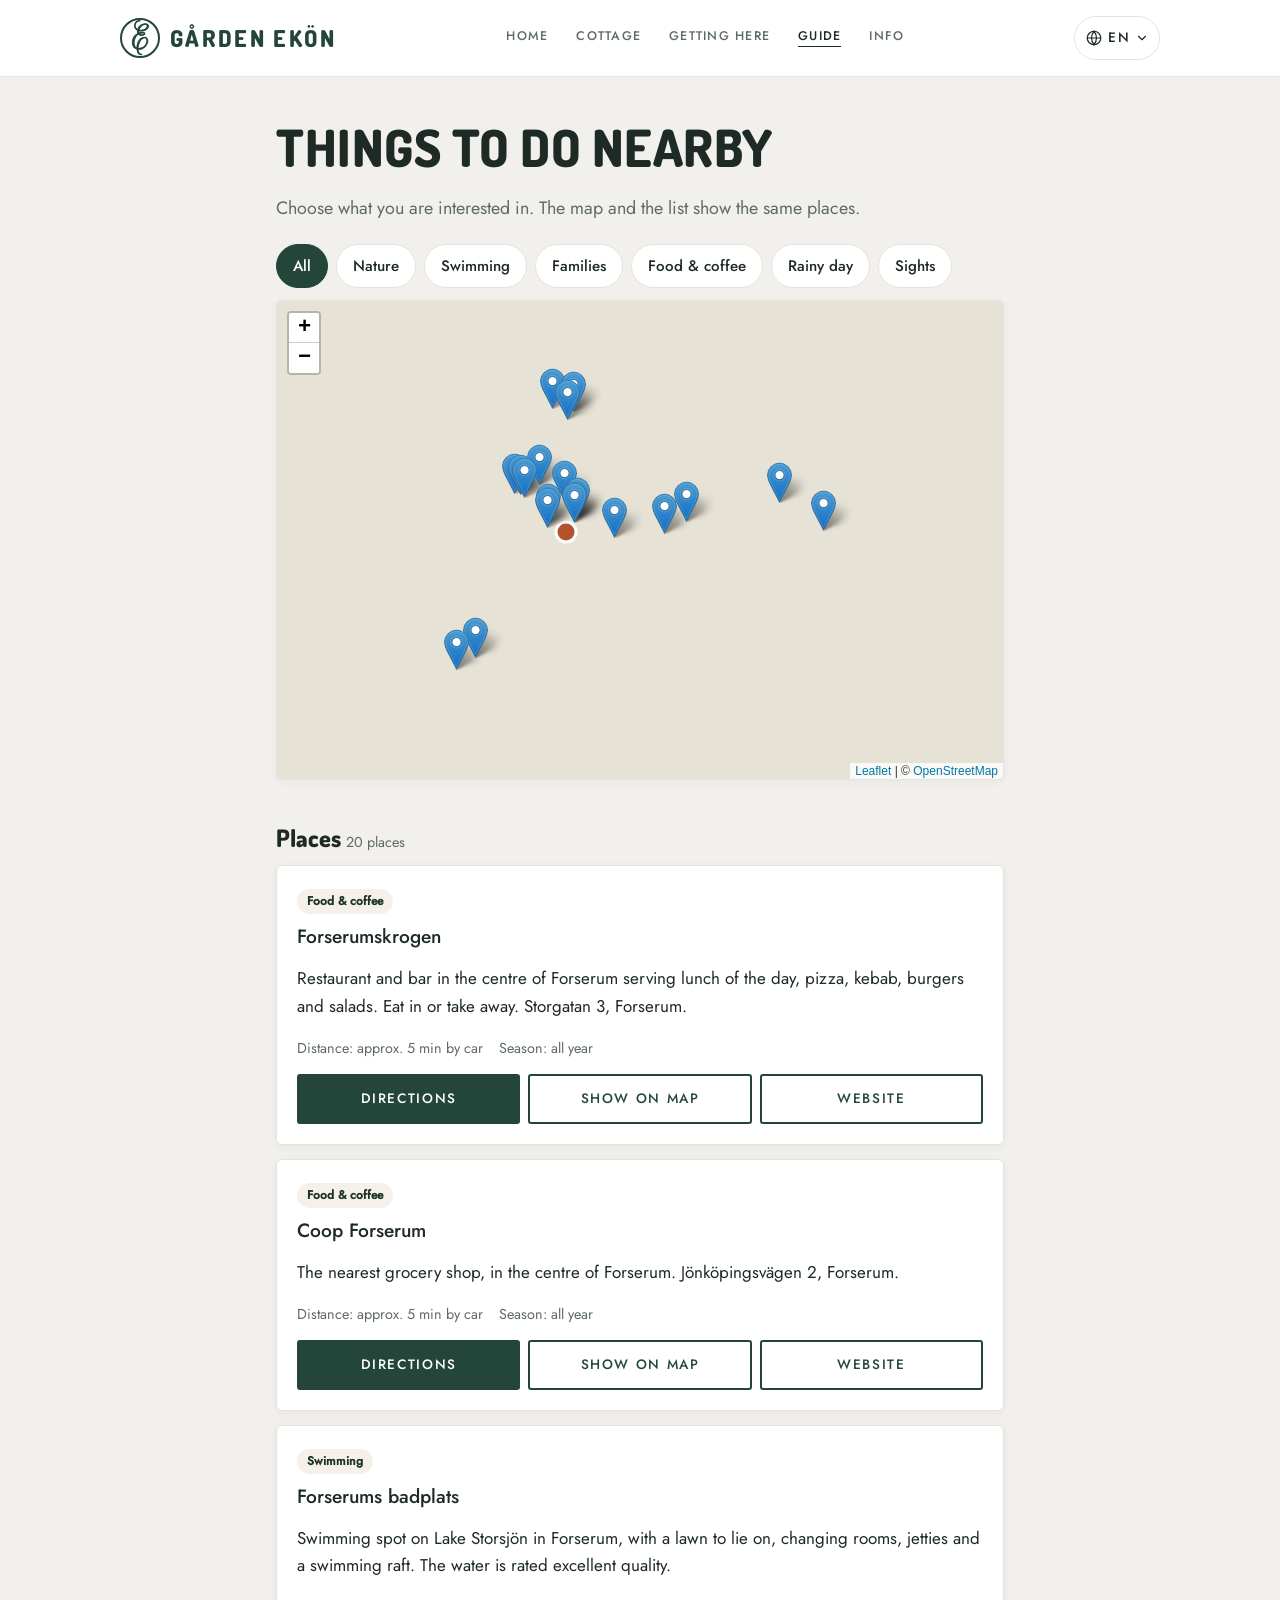
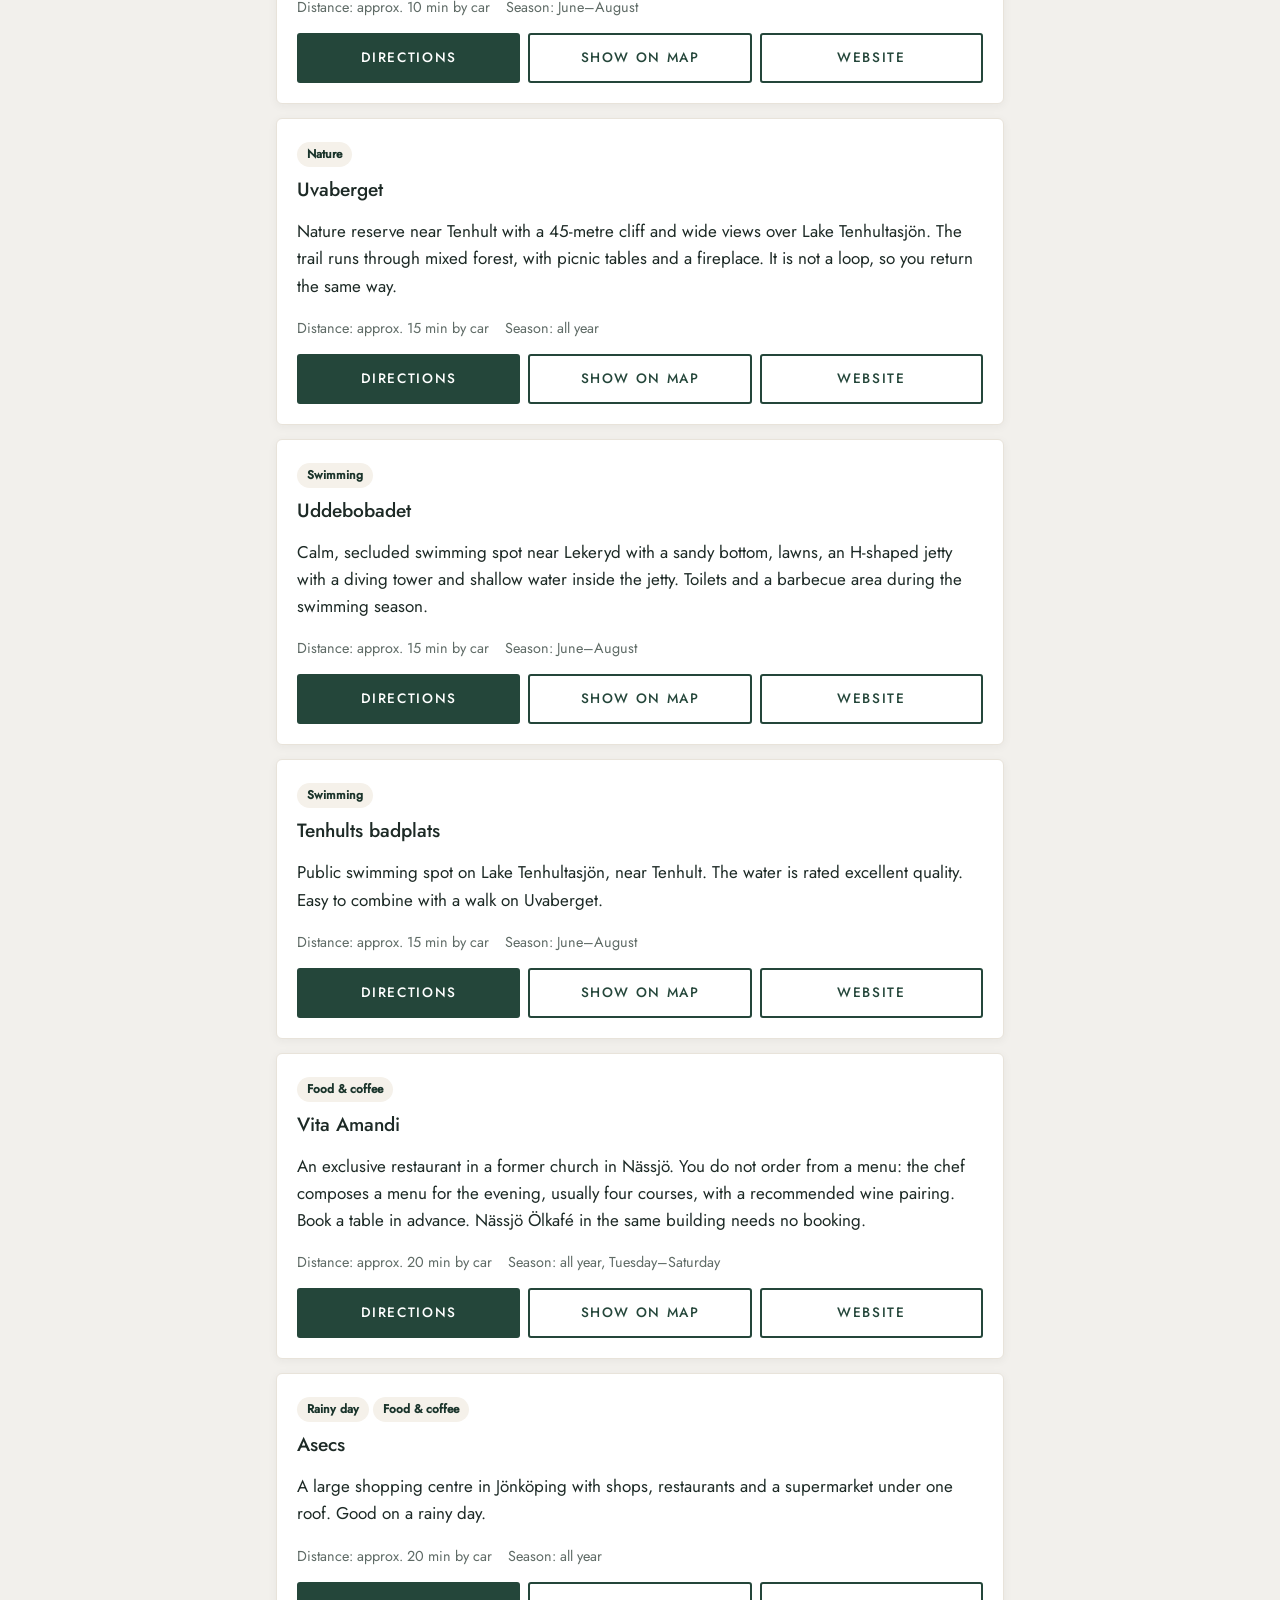
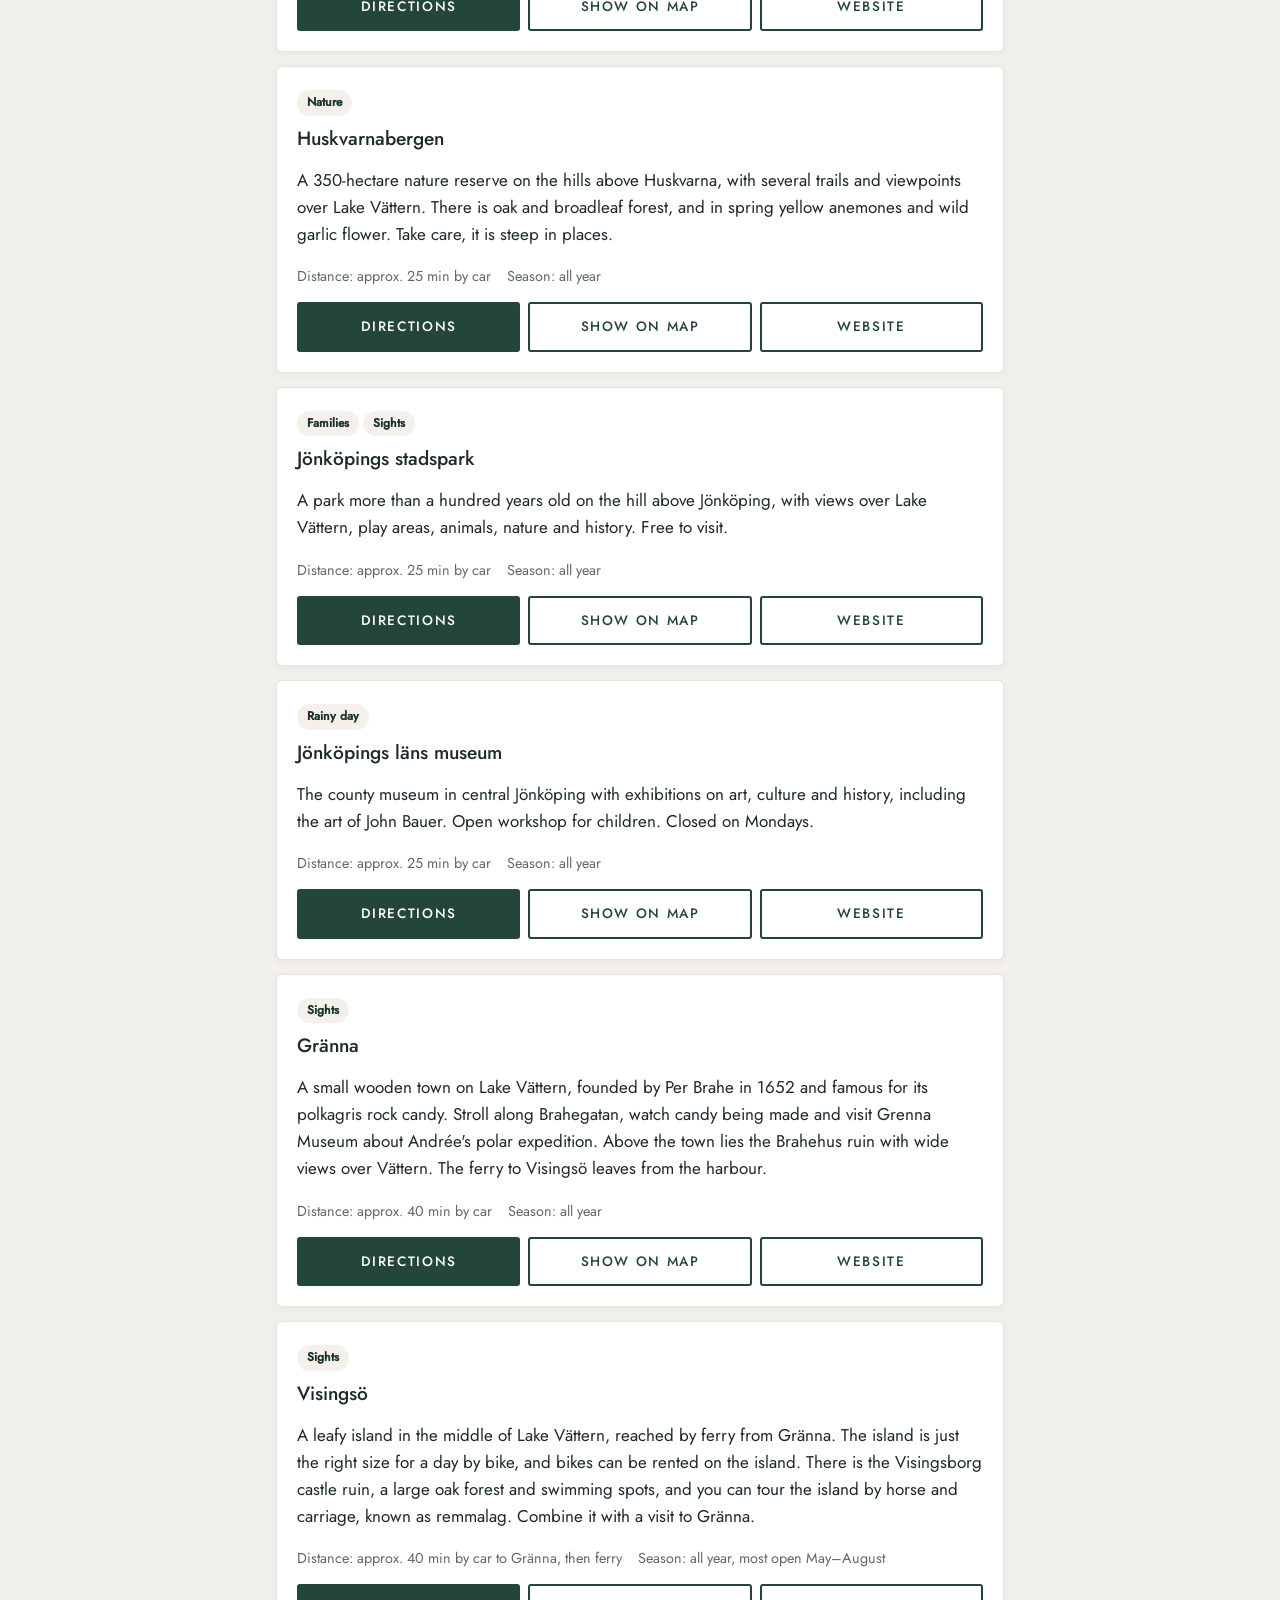
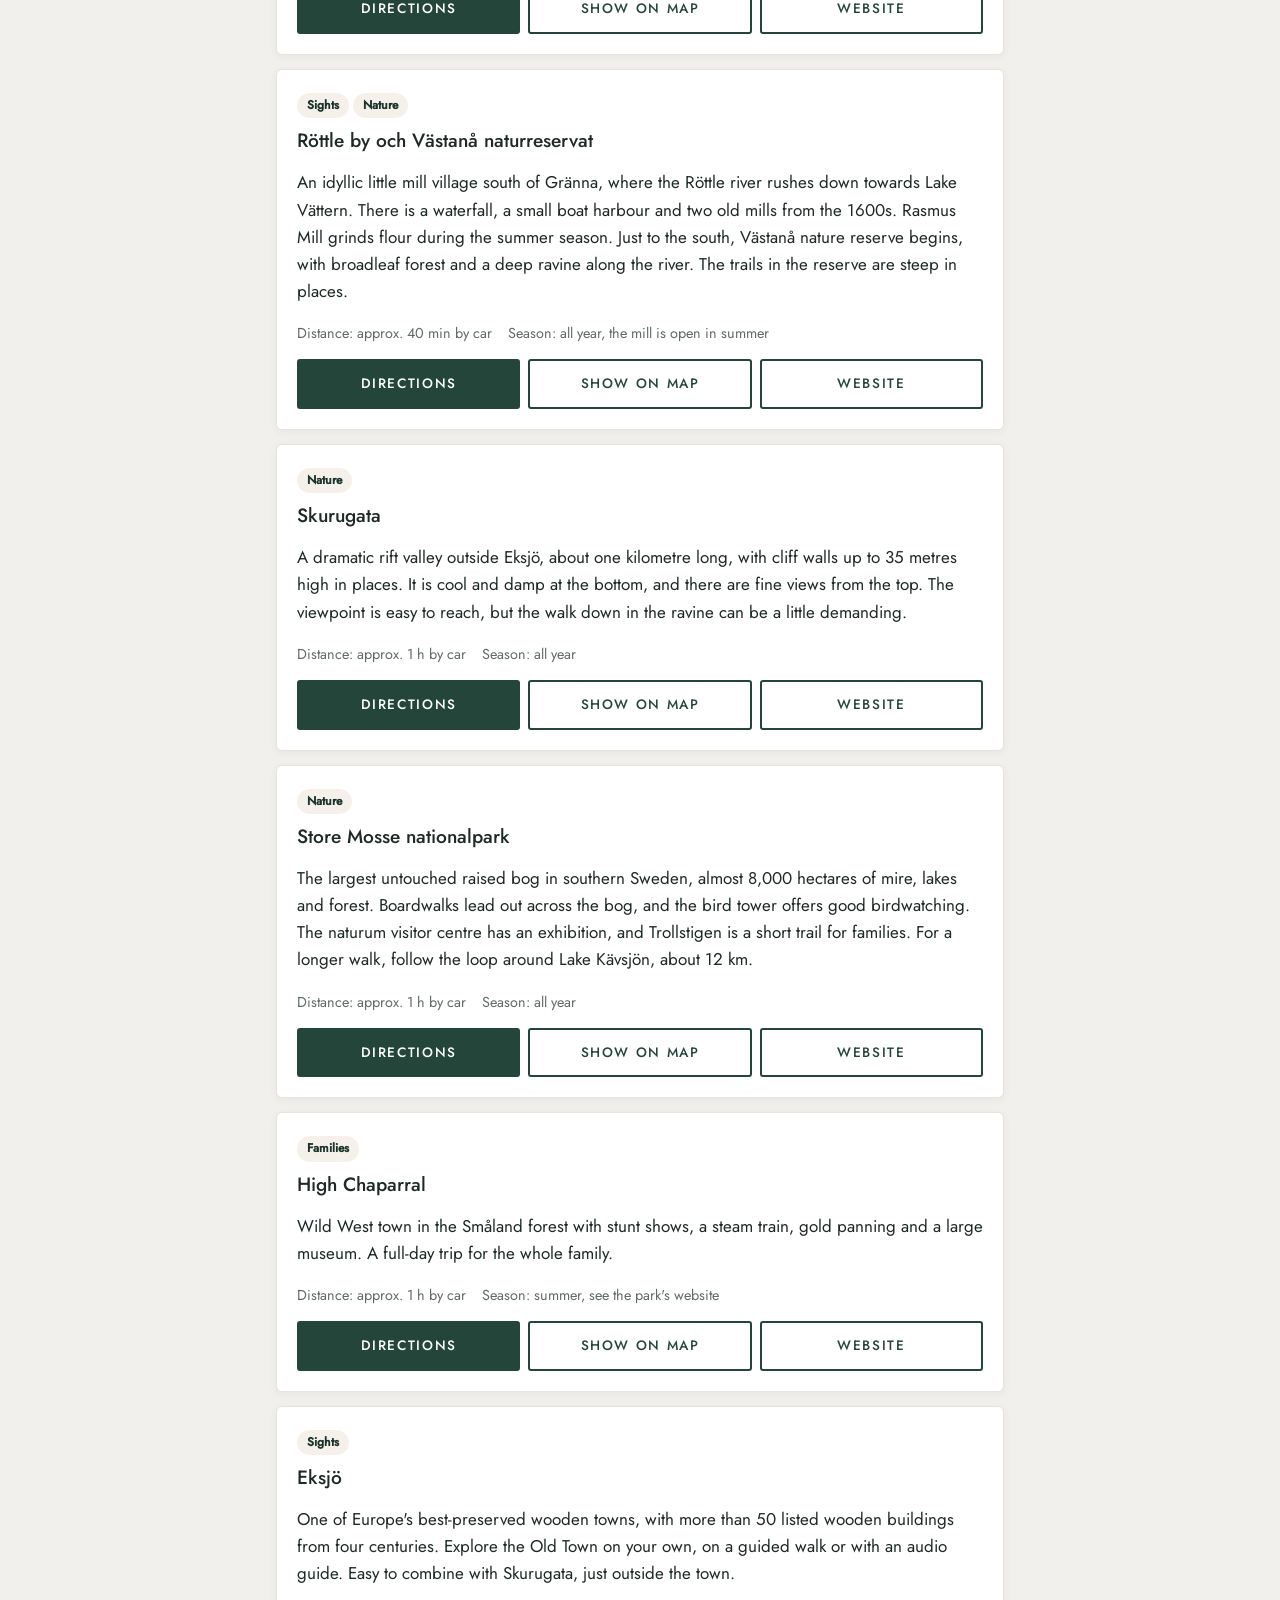
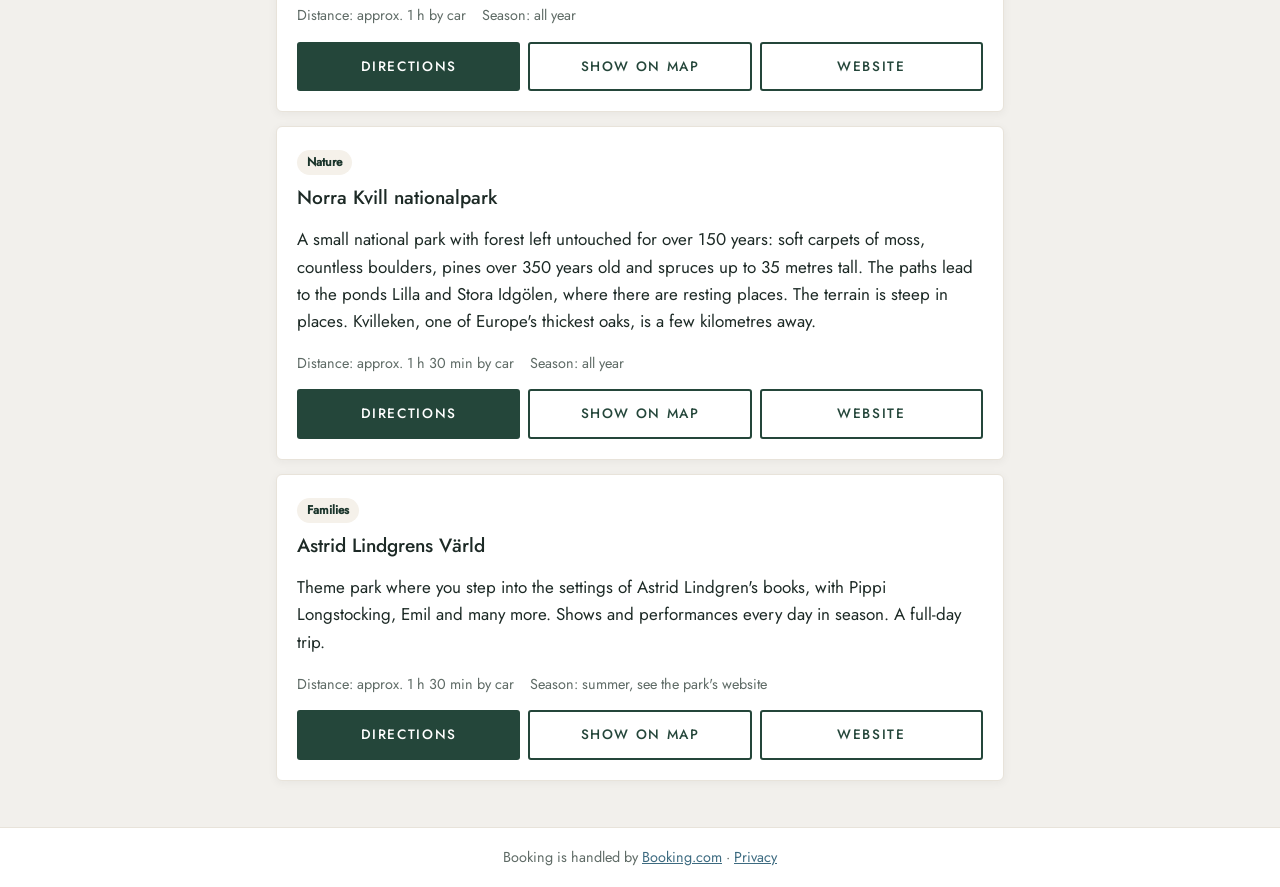
==== guide.html @ 3888df62 "Språkmeny med fem språk i stället för tre knappar Holländska och danska gäster får sitt språk automa" ====
<!doctype html>
<html lang="sv">
<head>
  <meta charset="utf-8">
  <meta name="viewport" content="width=device-width, initial-scale=1">
  <title data-t="guide.titel">Guide – Gården Ekön</title>
  <meta name="theme-color" content="#ffffff" media="(prefers-color-scheme: light)">
  <meta name="theme-color" content="#1b211e" media="(prefers-color-scheme: dark)">
  <link rel="preload" href="fonts/dosis/dosis-latin-800-normal.woff2" as="font" type="font/woff2" crossorigin>
  <link rel="preload" href="fonts/jost/jost-latin-400-normal.woff2" as="font" type="font/woff2" crossorigin>
  <link rel="stylesheet" href="css/style.css">
  <link rel="stylesheet" href="vendor/leaflet/leaflet.css">
  <script src="js/texter.js" defer></script>
  <script src="js/sprak.js" defer></script>
  <script src="vendor/leaflet/leaflet.js" defer></script>
  <script src="js/guide.js" defer></script>
  <script src="js/offline.js" defer></script>
</head>
<body>
  <header class="sidhuvud">
    <a class="logga" href="index.html"><span class="monogram" aria-hidden="true">E</span><span class="ordmarke"><span data-t="sajt.namn">Gården Ekön</span></span></a>
    <nav class="huvudmeny" data-t-aria="meny.namn" aria-label="Meny">
      <ul>
        <li><a href="index.html"><svg class="ikon" viewBox="0 0 24 24" aria-hidden="true"><path d="M3 11l9-7 9 7"/><path d="M5 9.5V20h14V9.5"/><path d="M10 20v-6h4v6"/></svg><span data-t="meny.hem">Hem</span></a></li>
        <li><a href="stugan.html"><svg class="ikon" viewBox="0 0 24 24" aria-hidden="true"><path d="M2 19V6"/><path d="M2 15h20v4"/><path d="M22 19v-5a3 3 0 0 0-3-3h-8v4"/><circle cx="6.5" cy="11.5" r="1.8"/></svg><span data-t="meny.stugan">Stugan</span></a></li>
        <li><a href="hitta-hit.html"><svg class="ikon" viewBox="0 0 24 24" aria-hidden="true"><path d="M12 21s-7-6.2-7-11.5a7 7 0 0 1 14 0C19 14.8 12 21 12 21z"/><circle cx="12" cy="9.5" r="2.5"/></svg><span data-t="meny.hitta">Hitta hit</span></a></li>
        <li><a href="guide.html" aria-current="page"><svg class="ikon" viewBox="0 0 24 24" aria-hidden="true"><path d="M9 4 3 6v14l6-2 6 2 6-2V4l-6 2-6-2z"/><path d="M9 4v14"/><path d="M15 6v14"/></svg><span data-t="meny.guide">Guide</span></a></li>
        <li><a href="info.html"><svg class="ikon" viewBox="0 0 24 24" aria-hidden="true"><circle cx="12" cy="12" r="9"/><path d="M12 11v5"/><path d="M12 8h.01"/></svg><span data-t="meny.info">Info</span></a></li>
      </ul>
    </nav>
    <div class="sprakmeny">
      <button type="button" class="sprakknapp" aria-expanded="false" aria-controls="sprakpanel" data-t-aria="sprak.val" aria-label="Välj språk">
        <svg class="ikon" viewBox="0 0 24 24" aria-hidden="true"><circle cx="12" cy="12" r="9"/><path d="M3 12h18"/><path d="M12 3a14 14 0 0 1 0 18"/><path d="M12 3a14 14 0 0 0 0 18"/></svg>
        <span class="sprakkod">SV</span>
        <svg class="ikon pil" viewBox="0 0 24 24" aria-hidden="true"><path d="M6 9l6 6 6-6"/></svg>
      </button>
      <ul class="sprakpanel" id="sprakpanel" hidden>
        <li><button type="button" data-sprak="sv" lang="sv">Svenska<span class="kod" aria-hidden="true">SV</span></button></li>
        <li><button type="button" data-sprak="en" lang="en">English<span class="kod" aria-hidden="true">EN</span></button></li>
        <li><button type="button" data-sprak="de" lang="de">Deutsch<span class="kod" aria-hidden="true">DE</span></button></li>
        <li><button type="button" data-sprak="nl" lang="nl">Nederlands<span class="kod" aria-hidden="true">NL</span></button></li>
        <li><button type="button" data-sprak="da" lang="da">Dansk<span class="kod" aria-hidden="true">DA</span></button></li>
      </ul>
    </div>
  </header>

  <main>
    <h1 data-t="guide.rubrik">Tips i närheten</h1>
    <p class="ingress" data-t="guide.ingress">Välj vad du är intresserad av. Kartan och listan visar samma platser.</p>
    <p class="platshallare" id="exempelvarning" hidden data-t="guide.exempelvarning">Just nu visas bara påhittade exempelplatser för att testa kartan.</p>

    <div class="filter" id="filter" role="group" data-t-aria="guide.filter" aria-label="Filtrera efter intresse"></div>

    <div id="karta"></div>

    <h2><span data-t="guide.lista">Platser</span> <span class="liten-text" id="antal" aria-live="polite"></span></h2>
    <p class="meddelande" id="meddelande" data-t="guide.laddar">Laddar platser …</p>
    <ul class="platslista" id="platslista"></ul>
  </main>

  <footer class="sidfot">
    <p><span data-t="sidfot.boka">Bokning sker via</span> <a href="https://www.booking.com/hotel/se/ekon-2.sv.html" target="_blank" rel="noopener">Booking.com</a> · <a href="integritet.html" data-t="sidfot.integritet">Integritet</a></p>
  </footer>
</body>
</html>
---- css/style.css ----
/* Gården Ekön – gemensam stil. Mobilen först: grundstilen gäller små skärmar,
   @media-reglerna längst ner anpassar för större skärmar och mörkt läge. */

/* Typsnitt: Dosis för huvudrubriker (h1, h2) och logga, Rouge Script för E:et i loggan, Jost för brödtext.
   Alla har SIL Open Font License (se OFL.txt i varje mapp under fonts) och ligger på sajten själv,
   de hämtas inte från någon annan tjänst. */
@font-face { font-family: "Rouge Script"; src: url("../fonts/rouge-script/rouge-script-latin-400-normal.woff2") format("woff2"); font-weight: 400; font-style: normal; font-display: swap; }
@font-face { font-family: "Dosis"; src: url("../fonts/dosis/dosis-latin-800-normal.woff2") format("woff2"); font-weight: 800; font-style: normal; font-display: swap; }
@font-face { font-family: "Jost"; src: url("../fonts/jost/jost-latin-300-normal.woff2") format("woff2"); font-weight: 300; font-style: normal; font-display: swap; }
@font-face { font-family: "Jost"; src: url("../fonts/jost/jost-latin-400-normal.woff2") format("woff2"); font-weight: 400; font-style: normal; font-display: swap; }
@font-face { font-family: "Jost"; src: url("../fonts/jost/jost-latin-500-normal.woff2") format("woff2"); font-weight: 500; font-style: normal; font-display: swap; }

:root {
  /* Sidans bakgrund är svagt grå i ljust läge, så att vita ytor som sidhuvudet,
     korten och frågorna syns som egna rutor. */
  --bakgrund: #f2f0ec;
  --yta: #ffffff;
  --yta-tonad: #f5f1ea;
  --text: #1d2a26;
  --text-svag: #5f6b66;
  --skog: #24463a;
  --skog-mork: #1a342b;
  --sjo: #3d6b80;
  --boka: #b4532a;
  --boka-mork: #93401e;
  --kant: #e8e3da;
  --platshallare: #fff3cf;
  --platshallare-kant: #c9a43a;
  --platshallare-text: #5c4708;
  --radie: 6px;
  --radie-liten: 4px;
  --skugga: 0 2px 10px rgba(31, 38, 34, 0.05);
  --huvud-hojd: 60px;
  --nav-hojd: 68px;
  --text-font: "Jost", system-ui, -apple-system, "Segoe UI", Roboto, Helvetica, Arial, sans-serif;
  --rubrik-font: "Dosis", "Jost", system-ui, sans-serif;
  color-scheme: light dark;
}

/* Mörkt läge följer mobilens inställning automatiskt */
@media (prefers-color-scheme: dark) {
  :root {
    --bakgrund: #121614;
    --yta: #1b211e;
    --yta-tonad: #232a26;
    --text: #e6ebe8;
    --text-svag: #a2aca6;
    --skog: #7fbf9c;
    --skog-mork: #a8d8bd;
    --sjo: #8cc0d6;
    --boka: #c9602f;
    --boka-mork: #b4532a;
    --kant: #2c3430;
    --platshallare: #3a3219;
    --platshallare-kant: #9b8230;
    --platshallare-text: #f2dfa6;
    --skugga: 0 4px 16px rgba(0, 0, 0, 0.4);
    }
}

* { box-sizing: border-box; }

html { -webkit-text-size-adjust: 100%; }

body {
  margin: 0;
  min-height: 100vh;
  display: flex;
  flex-direction: column;
  background: var(--bakgrund);
  color: var(--text);
  font-family: var(--text-font);
  font-size: 17px;
  line-height: 1.6;
  /* plats för bottenmenyn i mobilen */
  padding-bottom: calc(var(--nav-hojd) + env(safe-area-inset-bottom));
}

/* Dosis används bara för h1 och h2. Mindre rubriker och fetstil skrivs med Jost. */
h1, h2 {
  font-family: var(--rubrik-font);
  font-weight: 800;
  line-height: 1.15;
  color: var(--text);
}
h1 {
  font-size: clamp(2.1rem, 9vw, 3.2rem);
  line-height: 1.02;
  text-transform: uppercase;
  letter-spacing: 0.01em;
  margin: 0.1em 0 0.4em;
}
h2 { font-size: 1.5rem; margin: 1.8em 0 0.5em; }
h3 { font-size: 1.2rem; font-weight: 500; line-height: 1.25; color: var(--text); margin: 1.2em 0 0.3em; }

a { color: var(--sjo); }

img { max-width: 100%; height: auto; }

.ikon {
  width: 24px;
  height: 24px;
  flex: 0 0 auto;
  fill: none;
  stroke: currentColor;
  stroke-width: 1.5;
  stroke-linecap: round;
  stroke-linejoin: round;
}

/* ---------- Sidhuvud (följer med när man skrollar) ---------- */

.sidhuvud {
  position: sticky;
  top: 0;
  z-index: 1001;
  display: flex;
  align-items: center;
  justify-content: space-between;
  gap: 12px;
  height: var(--huvud-hojd);
  padding: 0 16px;
  background: var(--yta);
  /* Kantlinjen ritas som skugga så att den inte tar plats. Då hamnar loggan
     på exakt samma ställe på alla sidor och sidhuvudet hoppar inte. */
  box-shadow: 0 1px 0 var(--kant);
}

.logga {
  display: flex;
  align-items: center;
  gap: 10px;
  /* Skogsgrön: mörkgrön i ljust läge, ljusgrön i mörkt läge (vit på fotot på startsidan) */
  color: var(--skog);
  text-decoration: none;
  white-space: nowrap;
}
.monogram {
  display: grid;
  place-items: center;
  width: 40px;
  height: 40px;
  flex: 0 0 auto;
  border: 2px solid currentColor;
  border-radius: 50%;
  font-family: "Rouge Script", cursive;
  font-weight: 400;
  font-size: 2.1rem;
  line-height: 1;
  /* Typsnittet finns bara i en tjocklek. En tunn kant runt E:et gör det fetare
     utan att en ny typsnittsfil behöver laddas. */
  -webkit-text-stroke: 1px currentColor;
  /* Rouge Script-E:et ritas lite till vänster om sin egen ruta. Lite luft till vänster
     flyttar det drygt en pixel åt höger, så att det hamnar mitt i cirkeln. */
  padding-left: 2.5px;
}
.ordmarke {
  font-family: var(--rubrik-font);
  font-weight: 800;
  /* Namnet fyller hela ytan bredvid ringen, ungefär lika högt som ringen */
  font-size: 1.45rem;
  letter-spacing: 0.1em;
  line-height: 1;
  text-transform: uppercase;
}
/* Riktigt smala mobiler: lite mindre namn så att språkknappen får plats */
@media (max-width: 359px) {
  .ordmarke { font-size: 1.1rem; letter-spacing: 0.06em; }
}

/* Språkmeny: en knapp med jordglob och valt språk. Ett tryck öppnar en lista
   med alla språk, skrivna på sitt eget språk. */
.sprakmeny { position: relative; flex: 0 0 auto; }
.sprakknapp {
  display: flex;
  align-items: center;
  gap: 5px;
  min-height: 44px;
  padding: 0 10px;
  border: 1px solid var(--kant);
  border-radius: 999px;
  background: transparent;
  color: var(--text);
  font: inherit;
  font-size: 0.85rem;
  font-weight: 500;
  letter-spacing: 0.1em;
  cursor: pointer;
}
.sprakknapp .ikon { width: 18px; height: 18px; stroke-width: 1.6; }
.sprakknapp .pil { width: 14px; height: 14px; stroke-width: 2; transform-box: fill-box; transform-origin: center; }
.sprakknapp[aria-expanded="true"] .pil { transform: rotate(180deg); }
.sprakpanel {
  position: absolute;
  right: 0;
  top: calc(100% + 8px);
  min-width: 210px;
  margin: 0;
  padding: 6px;
  list-style: none;
  background: var(--yta);
  border-radius: var(--radie);
  border: 1px solid var(--kant);
  box-shadow: 0 8px 28px rgba(0, 0, 0, 0.18);
}
.sprakpanel[hidden] { display: none; }
.sprakpanel button {
  display: flex;
  width: 100%;
  align-items: center;
  justify-content: space-between;
  gap: 16px;
  min-height: 48px;
  padding: 0 14px;
  border: 0;
  border-radius: var(--radie-liten);
  background: transparent;
  color: var(--text);
  font: inherit;
  font-size: 1rem;
  text-align: left;
  cursor: pointer;
}
.sprakpanel .kod { font-size: 0.75rem; letter-spacing: 0.12em; color: var(--text-svag); }
.sprakpanel button[aria-current="true"] { background: var(--yta-tonad); color: var(--skog); font-weight: 500; }
.sprakpanel button[aria-current="true"] .kod::before { content: "\2713\00a0\00a0"; color: var(--skog); }

/* ---------- Meny: flikrad längst ner i mobilen, i sidhuvudet på stor skärm ---------- */

.huvudmeny {
  position: fixed;
  left: 0;
  right: 0;
  bottom: 0;
  z-index: 1000;
  background: var(--yta);
  border-top: 1px solid var(--kant);
  box-shadow: 0 -2px 12px rgba(31, 38, 34, 0.06);
  padding-bottom: env(safe-area-inset-bottom);
}
.huvudmeny ul {
  display: flex;
  margin: 0;
  padding: 0 4px;
  list-style: none;
}
.huvudmeny li { flex: 1; min-width: 0; }
.huvudmeny a {
  display: flex;
  flex-direction: column;
  align-items: center;
  justify-content: center;
  gap: 3px;
  height: var(--nav-hojd);
  padding: 0 2px;
  text-align: center;
  font-size: 0.66rem;
  font-weight: 500;
  letter-spacing: 0.1em;
  text-transform: uppercase;
  line-height: 1.15;
  color: var(--text-svag);
  text-decoration: none;
}
.huvudmeny a .ikon { width: 24px; height: 24px; }
.huvudmeny a span { padding-bottom: 2px; border-bottom: 1.5px solid transparent; }
.huvudmeny a[aria-current="page"] { color: var(--text); }
.huvudmeny a[aria-current="page"] span { border-bottom-color: currentColor; }

/* ---------- Innehåll ---------- */

main {
  flex: 1;
  width: 100%;
  max-width: 760px;
  margin: 0 auto;
  padding: 24px 16px 32px;
  animation: tona-in 0.3s ease;
}

@keyframes tona-in {
  from { opacity: 0; transform: translateY(6px); }
  to { opacity: 1; transform: none; }
}

.ingress {
  font-size: 1.12rem;
  color: var(--text-svag);
  max-width: 60ch;
}

.kort {
  background: var(--yta);
  border: 1px solid var(--kant);
  border-radius: var(--radie);
  padding: 20px;
  margin: 14px 0;
  box-shadow: var(--skugga);
}

/* Platshållare: text som Jonas ska byta ut. Syns tydligt med flit. */
.platshallare {
  background: var(--platshallare);
  color: var(--platshallare-text);
  border: 1px dashed var(--platshallare-kant);
  border-radius: var(--radie-liten);
  padding: 10px 14px;
  font-style: italic;
}

.bildplats {
  display: flex;
  align-items: center;
  justify-content: center;
  aspect-ratio: 4 / 3;
  background: var(--platshallare);
  border: 1px dashed var(--platshallare-kant);
  border-radius: var(--radie);
  color: var(--platshallare-text);
  font-style: italic;
  text-align: center;
  padding: 12px;
}
.bildgalleri {
  display: grid;
  grid-template-columns: 1fr 1fr;
  gap: 10px;
}
.bildgalleri a { display: block; }
.bildgalleri picture { display: contents; }
.bildgalleri img {
  display: block;
  width: 100%;
  height: 100%;
  aspect-ratio: 4 / 3;
  object-fit: cover;
  border-radius: var(--radie);
}
/* Första bilden (framsidan) visas stor. */
.bildgalleri a:first-child { grid-column: 1 / -1; }
/* ---------- Bildvisare (stugsidan) ---------- */

.bildvisare {
  width: 100%;
  height: 100%;
  max-width: none;
  max-height: none;
  margin: 0;
  padding: 0;
  border: 0;
  background: rgba(10, 12, 11, 0.94);
  color: #fff;
  /* Svep hanteras av bildvisaren, inte av webbläsaren (t.ex. "bakåt"). */
  overscroll-behavior: contain;
  touch-action: pinch-zoom;
}
.bildvisare::backdrop { background: rgba(10, 12, 11, 0.94); }
.bildvisare[open] { display: flex; flex-direction: column; }
html.bildvisare-oppen { overflow: hidden; overscroll-behavior-x: none; }
.bildvisare-yta {
  flex: 1;
  min-height: 0;
  display: flex;
  align-items: center;
  justify-content: center;
  padding: 64px 12px 8px;
}
.bildvisare-bild {
  max-width: 100%;
  max-height: 100%;
  object-fit: contain;
  border-radius: var(--radie-liten);
  user-select: none;
}
.bildvisare-info {
  margin: 0;
  padding: 8px 16px calc(20px + env(safe-area-inset-bottom));
  text-align: center;
  font-size: 0.95rem;
  color: rgba(255, 255, 255, 0.85);
}
.bildvisare-raknare { font-weight: 700; margin-right: 6px; }
.bildvisare-knapp {
  position: absolute;
  display: flex;
  align-items: center;
  justify-content: center;
  width: 48px;
  height: 48px;
  padding: 0;
  border: 0;
  border-radius: 50%;
  background: rgba(255, 255, 255, 0.14);
  color: #fff;
  cursor: pointer;
}
.bildvisare-knapp:hover { background: rgba(255, 255, 255, 0.26); }
.bildvisare-knapp svg {
  width: 24px;
  height: 24px;
  fill: none;
  stroke: currentColor;
  stroke-width: 2.2;
  stroke-linecap: round;
  stroke-linejoin: round;
}
.bildvisare-stang { top: calc(10px + env(safe-area-inset-top)); right: 10px; }
.bildvisare-foregaende,
.bildvisare-nasta { top: 50%; transform: translateY(-50%); }
.bildvisare-foregaende { left: 8px; }
.bildvisare-nasta { right: 8px; }

.bildtips {
  margin-top: -4px;
}

/* ---------- Knappar ---------- */

.knapp {
  display: inline-flex;
  align-items: center;
  justify-content: center;
  min-height: 48px;
  padding: 12px 22px;
  border-radius: 3px;
  border: 0;
  background: var(--skog);
  color: var(--yta);
  font: inherit;
  font-size: 0.85rem;
  font-weight: 500;
  letter-spacing: 0.12em;
  text-transform: uppercase;
  text-align: center;
  text-decoration: none;
  cursor: pointer;
  transition: background 0.15s, transform 0.1s;
}
.knapp:hover { background: var(--skog-mork); }
.knapp:active { transform: scale(0.98); }

.knapp-boka {
  display: flex;
  width: 100%;
  min-height: 56px;
  font-size: 0.9rem;
  background: var(--boka);
  color: #fff;
}
.knapp-boka:hover { background: var(--boka-mork); }
.boka-rad { margin: 32px 0 24px; }

.knapp-sekundar {
  background: transparent;
  color: var(--skog);
  border: 2px solid var(--skog);
}
.knapp-sekundar:hover { background: var(--yta-tonad); }

.liten-text {
  font-family: var(--text-font);
  font-weight: 400;
  font-size: 0.9rem;
  color: var(--text-svag);
}

/* ---------- Startsidan ---------- */

/* Sidhuvudet ligger ovanpå fotot, med vit text. */
.startsida .sidhuvud {
  position: absolute;
  left: 0;
  right: 0;
  background: none;
  box-shadow: none;
}
.startsida .logga,
.startsida .sprakknapp { color: #fff; border-color: rgba(255, 255, 255, 0.6); }

.hjalte {
  display: flex;
  flex-direction: column;
  justify-content: flex-end;
  min-height: 88vh;
  min-height: 88svh;
  padding: 110px 20px 40px;
  color: #fff;
  background:
    linear-gradient(180deg, rgba(15, 26, 21, 0.5) 0%, rgba(15, 26, 21, 0) 28%, rgba(15, 26, 21, 0.25) 50%, rgba(15, 26, 21, 0.8) 100%),
    url("../bilder/stugan/framsida-mobil.jpg") 60% center / cover no-repeat,
    #50737e;
  /* Mobilen får en mindre, stående bild i WebP. Webbläsare som inte förstår
     image-set() hoppar över raden och använder JPG-bilden ovan. */
  background-image:
    linear-gradient(180deg, rgba(15, 26, 21, 0.5) 0%, rgba(15, 26, 21, 0) 28%, rgba(15, 26, 21, 0.25) 50%, rgba(15, 26, 21, 0.8) 100%),
    image-set(url("../bilder/stugan/framsida-mobil.webp") type("image/webp"), url("../bilder/stugan/framsida-mobil.jpg") type("image/jpeg"));
}
.hjalte-text { width: 100%; max-width: 1040px; margin: 0 auto; }
.hjalte h1 { color: #fff; margin: 0.2em 0 0.6em; font-size: clamp(2.4rem, 11vw, 4.2rem); }
.overrubrik {
  margin: 0;
  font-size: 0.72rem;
  font-weight: 500;
  letter-spacing: 0.3em;
  text-transform: uppercase;
}
.hjalte .liten-text { color: rgba(255, 255, 255, 0.9); margin: 12px 0 0; }

.intro {
  max-width: 38ch;
  margin: 16px auto 8px;
  text-align: center;
}
.intro::before {
  content: "";
  display: block;
  width: 40px;
  height: 1px;
  margin: 0 auto 20px;
  background: var(--text);
}
.intro .ingress { margin: 0 auto 16px; font-weight: 300; }

.genvagar {
  display: grid;
  gap: 12px;
  margin: 20px 0;
  padding: 0;
  list-style: none;
}
.genvagar a {
  position: relative;
  display: grid;
  grid-template-columns: auto 1fr;
  column-gap: 14px;
  align-items: center;
  padding: 16px 40px 16px 16px;
  background: var(--yta);
  border: 1px solid var(--kant);
  border-radius: 16px;
  box-shadow: var(--skugga);
  color: var(--text);
  text-decoration: none;
  transition: transform 0.15s, box-shadow 0.15s;
}
.genvagar a::after {
  content: "›";
  position: absolute;
  right: 16px;
  top: 50%;
  transform: translateY(-52%);
  font-size: 1.6rem;
  color: var(--text-svag);
}
.genvagar a:hover { transform: translateY(-2px); }
.genvagar .ikon {
  grid-row: span 2;
  width: 48px;
  height: 48px;
  padding: 12px;
  border-radius: 14px;
  background: var(--yta-tonad);
  color: var(--skog);
}
.genvagar strong {
  font-size: 1.15rem;
  font-weight: 500;
}
.genvagar span { color: var(--text-svag); font-size: 0.93rem; line-height: 1.4; }

/* ---------- Stugan ---------- */

.faciliteter {
  list-style: none;
  padding: 0;
  margin: 12px 0;
  display: grid;
  gap: 8px;
}
.faciliteter li {
  position: relative;
  padding: 12px 14px 12px 44px;
  background: var(--yta);
  border: 1px solid var(--kant);
  border-radius: var(--radie-liten);
}
.faciliteter li::before {
  content: "✓";
  position: absolute;
  left: 12px;
  top: 12px;
  width: 22px;
  height: 22px;
  border-radius: 50%;
  background: var(--yta-tonad);
  color: var(--skog);
  font-size: 0.8rem;
  font-weight: 700;
  line-height: 22px;
  text-align: center;
}

/* ---------- Hitta hit ---------- */

.adress {
  font-size: 1.2rem;
  font-weight: 400;
  margin: 0 0 14px;
}

/* ---------- Info / vanliga frågor ---------- */

details {
  background: var(--yta);
  border: 1px solid var(--kant);
  border-radius: var(--radie);
  margin: 10px 0;
  box-shadow: var(--skugga);
}
summary {
  display: flex;
  align-items: center;
  justify-content: space-between;
  gap: 12px;
  padding: 14px 16px;
  min-height: 52px;
  font-weight: 500;
  cursor: pointer;
  list-style: none;
}
summary::-webkit-details-marker { display: none; }
summary::after {
  content: "+";
  flex: 0 0 auto;
  font-size: 1.4rem;
  font-weight: 400;
  color: var(--skog);
  transition: transform 0.2s;
}
details[open] summary::after { transform: rotate(45deg); }
details > :not(summary) { margin: 0 16px 16px; }

/* ---------- Guiden ---------- */

.filter {
  display: flex;
  gap: 8px;
  overflow-x: auto;
  margin: 0 -16px;
  padding: 4px 16px 12px;
  scrollbar-width: none;
}
.filter::-webkit-scrollbar { display: none; }
.filter button {
  flex: 0 0 auto;
  min-height: 44px;
  padding: 8px 16px;
  border-radius: 999px;
  border: 1px solid var(--kant);
  background: var(--yta);
  color: var(--text);
  font: inherit;
  font-size: 0.95rem;
  font-weight: 500;
  cursor: pointer;
}
.filter button[aria-pressed="true"] {
  background: var(--skog);
  border-color: var(--skog);
  color: var(--yta);
}

#karta {
  height: 55vh;
  min-height: 280px;
  max-height: 480px;
  border-radius: var(--radie);
  border: 1px solid var(--kant);
  box-shadow: var(--skugga);
  background: #e6e2d6;
  position: relative;
}

/* Tipsrutan "Använd två fingrar …" som visas över kartan i mobilen */
.karta-tips {
  position: absolute;
  inset: 0;
  z-index: 1000;
  display: flex;
  align-items: center;
  justify-content: center;
  padding: 16px;
  text-align: center;
  font-size: 1.05rem;
  font-weight: 600;
  color: #fff;
  background: rgba(20, 30, 25, 0.55);
  opacity: 0;
  transition: opacity 0.3s;
  pointer-events: none;
}
.karta-tips.synlig { opacity: 1; }

.platslista {
  list-style: none;
  padding: 0;
  margin: 0;
}
.plats h3 { margin-top: 6px; }
.plats .fakta {
  display: flex;
  flex-wrap: wrap;
  gap: 4px 16px;
  font-size: 0.9rem;
  color: var(--text-svag);
  margin: 6px 0 14px;
}
.plats .knappar {
  display: flex;
  flex-wrap: wrap;
  gap: 8px;
}
.plats .knappar .knapp { flex: 1 1 140px; }

.etikett {
  display: inline-block;
  font-size: 0.75rem;
  font-weight: 600;
  padding: 3px 10px;
  border-radius: 999px;
  background: var(--yta-tonad);
  color: var(--skog-mork);
  margin: 0 4px 4px 0;
}
.etikett-exempel {
  background: var(--platshallare);
  color: var(--platshallare-text);
  border: 1px dashed var(--platshallare-kant);
}

.meddelande {
  padding: 16px;
  text-align: center;
  color: var(--text-svag);
}

/* Popup i kartan (kartan är alltid ljus) */
.leaflet-popup-content { font-family: var(--text-font); font-size: 15px; color: #1f2622; }
.leaflet-popup-content strong { display: block; margin-bottom: 4px; }
.leaflet-popup-content .knapp { min-height: 40px; padding: 8px 14px; margin-top: 8px; background: #2f5a45; color: #fff; }
.leaflet-popup-content .knapp-sekundar { background: transparent; color: #2f5a45; border: 2px solid #2f5a45; }
.popup-knappar { display: flex; flex-direction: column; }
.popup-knappar .knapp { width: 100%; }

/* Platsen man kom till via "Visa i listan" lyser upp en kort stund */
.plats { scroll-margin-top: 80px; transition: box-shadow 0.4s; }
.plats.markerad { box-shadow: 0 0 0 3px var(--skog); }

/* ---------- Sidfot ---------- */

.sidfot {
  background: var(--yta);
  border-top: 1px solid var(--kant);
  font-size: 0.9rem;
  color: var(--text-svag);
  text-align: center;
}
.sidfot p { max-width: 760px; margin: 0 auto; padding: 18px 16px; }

/* Syns bara för skärmläsare */
.dold {
  position: absolute;
  width: 1px;
  height: 1px;
  overflow: hidden;
  clip: rect(0 0 0 0);
  white-space: nowrap;
}

:focus-visible {
  outline: 3px solid var(--sjo);
  outline-offset: 2px;
}

@media (prefers-reduced-motion: reduce) {
  main { animation: none; }
  * { transition: none !important; }
}

/* ---------- Större skärmar: menyn flyttar upp i sidhuvudet ---------- */

@media (min-width: 800px) {
  body { padding-bottom: 0; }

  .sidhuvud { --huvud-hojd: 76px; padding: 0 max(24px, calc((100% - 1040px) / 2)); }

  .huvudmeny {
    position: static;
    flex: 1;
    background: none;
    border: 0;
    box-shadow: none;
    padding: 0;
  }
  .huvudmeny ul { justify-content: center; gap: 8px; }
  .huvudmeny li { flex: 0 0 auto; }
  .huvudmeny a {
    flex-direction: row;
    height: 44px;
    padding: 0 10px;
    font-size: 0.78rem;
    white-space: nowrap;
  }
  .huvudmeny a .ikon { display: none; }
  .huvudmeny a:hover { color: var(--text); }
  .startsida .huvudmeny a { color: rgba(255, 255, 255, 0.85); }
  .startsida .huvudmeny a:hover,
  .startsida .huvudmeny a[aria-current="page"] { color: #fff; }

  main { padding-top: 40px; }
  .hjalte {
    padding: 120px max(40px, calc((100% - 1040px) / 2)) 72px;
    background-image:
      linear-gradient(180deg, rgba(15, 26, 21, 0.5) 0%, rgba(15, 26, 21, 0) 28%, rgba(15, 26, 21, 0.25) 50%, rgba(15, 26, 21, 0.8) 100%),
      url("../bilder/stugan/framsida.jpg");
    background-image:
      linear-gradient(180deg, rgba(15, 26, 21, 0.5) 0%, rgba(15, 26, 21, 0) 28%, rgba(15, 26, 21, 0.25) 50%, rgba(15, 26, 21, 0.8) 100%),
      image-set(url("../bilder/stugan/framsida.webp") type("image/webp"), url("../bilder/stugan/framsida.jpg") type("image/jpeg"));
    background-position: 0 0, center 55%;
  }
  .hjalte-text { margin: 0; max-width: 760px; }
  .genvagar { grid-template-columns: repeat(3, 1fr); }
  .genvagar a { grid-template-columns: 1fr; row-gap: 4px; padding: 20px; }
  .genvagar a::after { display: none; }
  .genvagar .ikon { grid-row: auto; margin-bottom: 8px; }
  .faciliteter { grid-template-columns: 1fr 1fr; }
  .bildgalleri { grid-template-columns: repeat(3, 1fr); }
  .bildgalleri a:first-child { grid-column: span 2; grid-row: span 2; }
  .knapp-boka { display: inline-flex; width: auto; padding: 16px 40px; }
}
---- vendor/leaflet/leaflet.css ----
/* required styles */

.leaflet-pane,
.leaflet-tile,
.leaflet-marker-icon,
.leaflet-marker-shadow,
.leaflet-tile-container,
.leaflet-pane > svg,
.leaflet-pane > canvas,
.leaflet-zoom-box,
.leaflet-image-layer,
.leaflet-layer {
	position: absolute;
	left: 0;
	top: 0;
	}
.leaflet-container {
	overflow: hidden;
	}
.leaflet-tile,
.leaflet-marker-icon,
.leaflet-marker-shadow {
	-webkit-user-select: none;
	   -moz-user-select: none;
	        user-select: none;
	  -webkit-user-drag: none;
	}
/* Prevents IE11 from highlighting tiles in blue */
.leaflet-tile::selection {
	background: transparent;
}
/* Safari renders non-retina tile on retina better with this, but Chrome is worse */
.leaflet-safari .leaflet-tile {
	image-rendering: -webkit-optimize-contrast;
	}
/* hack that prevents hw layers "stretching" when loading new tiles */
.leaflet-safari .leaflet-tile-container {
	width: 1600px;
	height: 1600px;
	-webkit-transform-origin: 0 0;
	}
.leaflet-marker-icon,
.leaflet-marker-shadow {
	display: block;
	}
/* .leaflet-container svg: reset svg max-width decleration shipped in Joomla! (joomla.org) 3.x */
/* .leaflet-container img: map is broken in FF if you have max-width: 100% on tiles */
.leaflet-container .leaflet-overlay-pane svg {
	max-width: none !important;
	max-height: none !important;
	}
.leaflet-container .leaflet-marker-pane img,
.leaflet-container .leaflet-shadow-pane img,
.leaflet-container .leaflet-tile-pane img,
.leaflet-container img.leaflet-image-layer,
.leaflet-container .leaflet-tile {
	max-width: none !important;
	max-height: none !important;
	width: auto;
	padding: 0;
	}

.leaflet-container img.leaflet-tile {
	/* See: https://bugs.chromium.org/p/chromium/issues/detail?id=600120 */
	mix-blend-mode: plus-lighter;
}

.leaflet-container.leaflet-touch-zoom {
	-ms-touch-action: pan-x pan-y;
	touch-action: pan-x pan-y;
	}
.leaflet-container.leaflet-touch-drag {
	-ms-touch-action: pinch-zoom;
	/* Fallback for FF which doesn't support pinch-zoom */
	touch-action: none;
	touch-action: pinch-zoom;
}
.leaflet-container.leaflet-touch-drag.leaflet-touch-zoom {
	-ms-touch-action: none;
	touch-action: none;
}
.leaflet-container {
	-webkit-tap-highlight-color: transparent;
}
.leaflet-container a {
	-webkit-tap-highlight-color: rgba(51, 181, 229, 0.4);
}
.leaflet-tile {
	filter: inherit;
	visibility: hidden;
	}
.leaflet-tile-loaded {
	visibility: inherit;
	}
.leaflet-zoom-box {
	width: 0;
	height: 0;
	-moz-box-sizing: border-box;
	     box-sizing: border-box;
	z-index: 800;
	}
/* workaround for https://bugzilla.mozilla.org/show_bug.cgi?id=888319 */
.leaflet-overlay-pane svg {
	-moz-user-select: none;
	}

.leaflet-pane         { z-index: 400; }

.leaflet-tile-pane    { z-index: 200; }
.leaflet-overlay-pane { z-index: 400; }
.leaflet-shadow-pane  { z-index: 500; }
.leaflet-marker-pane  { z-index: 600; }
.leaflet-tooltip-pane   { z-index: 650; }
.leaflet-popup-pane   { z-index: 700; }

.leaflet-map-pane canvas { z-index: 100; }
.leaflet-map-pane svg    { z-index: 200; }

.leaflet-vml-shape {
	width: 1px;
	height: 1px;
	}
.lvml {
	behavior: url(#default#VML);
	display: inline-block;
	position: absolute;
	}


/* control positioning */

.leaflet-control {
	position: relative;
	z-index: 800;
	pointer-events: visiblePainted; /* IE 9-10 doesn't have auto */
	pointer-events: auto;
	}
.leaflet-top,
.leaflet-bottom {
	position: absolute;
	z-index: 1000;
	pointer-events: none;
	}
.leaflet-top {
	top: 0;
	}
.leaflet-right {
	right: 0;
	}
.leaflet-bottom {
	bottom: 0;
	}
.leaflet-left {
	left: 0;
	}
.leaflet-control {
	float: left;
	clear: both;
	}
.leaflet-right .leaflet-control {
	float: right;
	}
.leaflet-top .leaflet-control {
	margin-top: 10px;
	}
.leaflet-bottom .leaflet-control {
	margin-bottom: 10px;
	}
.leaflet-left .leaflet-control {
	margin-left: 10px;
	}
.leaflet-right .leaflet-control {
	margin-right: 10px;
	}


/* zoom and fade animations */

.leaflet-fade-anim .leaflet-popup {
	opacity: 0;
	-webkit-transition: opacity 0.2s linear;
	   -moz-transition: opacity 0.2s linear;
	        transition: opacity 0.2s linear;
	}
.leaflet-fade-anim .leaflet-map-pane .leaflet-popup {
	opacity: 1;
	}
.leaflet-zoom-animated {
	-webkit-transform-origin: 0 0;
	    -ms-transform-origin: 0 0;
	        transform-origin: 0 0;
	}
svg.leaflet-zoom-animated {
	will-change: transform;
}

.leaflet-zoom-anim .leaflet-zoom-animated {
	-webkit-transition: -webkit-transform 0.25s cubic-bezier(0,0,0.25,1);
	   -moz-transition:    -moz-transform 0.25s cubic-bezier(0,0,0.25,1);
	        transition:         transform 0.25s cubic-bezier(0,0,0.25,1);
	}
.leaflet-zoom-anim .leaflet-tile,
.leaflet-pan-anim .leaflet-tile {
	-webkit-transition: none;
	   -moz-transition: none;
	        transition: none;
	}

.leaflet-zoom-anim .leaflet-zoom-hide {
	visibility: hidden;
	}


/* cursors */

.leaflet-interactive {
	cursor: pointer;
	}
.leaflet-grab {
	cursor: -webkit-grab;
	cursor:    -moz-grab;
	cursor:         grab;
	}
.leaflet-crosshair,
.leaflet-crosshair .leaflet-interactive {
	cursor: crosshair;
	}
.leaflet-popup-pane,
.leaflet-control {
	cursor: auto;
	}
.leaflet-dragging .leaflet-grab,
.leaflet-dragging .leaflet-grab .leaflet-interactive,
.leaflet-dragging .leaflet-marker-draggable {
	cursor: move;
	cursor: -webkit-grabbing;
	cursor:    -moz-grabbing;
	cursor:         grabbing;
	}

/* marker & overlays interactivity */
.leaflet-marker-icon,
.leaflet-marker-shadow,
.leaflet-image-layer,
.leaflet-pane > svg path,
.leaflet-tile-container {
	pointer-events: none;
	}

.leaflet-marker-icon.leaflet-interactive,
.leaflet-image-layer.leaflet-interactive,
.leaflet-pane > svg path.leaflet-interactive,
svg.leaflet-image-layer.leaflet-interactive path {
	pointer-events: visiblePainted; /* IE 9-10 doesn't have auto */
	pointer-events: auto;
	}

/* visual tweaks */

.leaflet-container {
	background: #ddd;
	outline-offset: 1px;
	}
.leaflet-container a {
	color: #0078A8;
	}
.leaflet-zoom-box {
	border: 2px dotted #38f;
	background: rgba(255,255,255,0.5);
	}


/* general typography */
.leaflet-container {
	font-family: "Helvetica Neue", Arial, Helvetica, sans-serif;
	font-size: 12px;
	font-size: 0.75rem;
	line-height: 1.5;
	}


/* general toolbar styles */

.leaflet-bar {
	box-shadow: 0 1px 5px rgba(0,0,0,0.65);
	border-radius: 4px;
	}
.leaflet-bar a {
	background-color: #fff;
	border-bottom: 1px solid #ccc;
	width: 26px;
	height: 26px;
	line-height: 26px;
	display: block;
	text-align: center;
	text-decoration: none;
	color: black;
	}
.leaflet-bar a,
.leaflet-control-layers-toggle {
	background-position: 50% 50%;
	background-repeat: no-repeat;
	display: block;
	}
.leaflet-bar a:hover,
.leaflet-bar a:focus {
	background-color: #f4f4f4;
	}
.leaflet-bar a:first-child {
	border-top-left-radius: 4px;
	border-top-right-radius: 4px;
	}
.leaflet-bar a:last-child {
	border-bottom-left-radius: 4px;
	border-bottom-right-radius: 4px;
	border-bottom: none;
	}
.leaflet-bar a.leaflet-disabled {
	cursor: default;
	background-color: #f4f4f4;
	color: #bbb;
	}

.leaflet-touch .leaflet-bar a {
	width: 30px;
	height: 30px;
	line-height: 30px;
	}
.leaflet-touch .leaflet-bar a:first-child {
	border-top-left-radius: 2px;
	border-top-right-radius: 2px;
	}
.leaflet-touch .leaflet-bar a:last-child {
	border-bottom-left-radius: 2px;
	border-bottom-right-radius: 2px;
	}

/* zoom control */

.leaflet-control-zoom-in,
.leaflet-control-zoom-out {
	font: bold 18px 'Lucida Console', Monaco, monospace;
	text-indent: 1px;
	}

.leaflet-touch .leaflet-control-zoom-in, .leaflet-touch .leaflet-control-zoom-out  {
	font-size: 22px;
	}


/* layers control */

.leaflet-control-layers {
	box-shadow: 0 1px 5px rgba(0,0,0,0.4);
	background: #fff;
	border-radius: 5px;
	}
.leaflet-control-layers-toggle {
	background-image: url(images/layers.png);
	width: 36px;
	height: 36px;
	}
.leaflet-retina .leaflet-control-layers-toggle {
	background-image: url(images/layers-2x.png);
	background-size: 26px 26px;
	}
.leaflet-touch .leaflet-control-layers-toggle {
	width: 44px;
	height: 44px;
	}
.leaflet-control-layers .leaflet-control-layers-list,
.leaflet-control-layers-expanded .leaflet-control-layers-toggle {
	display: none;
	}
.leaflet-control-layers-expanded .leaflet-control-layers-list {
	display: block;
	position: relative;
	}
.leaflet-control-layers-expanded {
	padding: 6px 10px 6px 6px;
	color: #333;
	background: #fff;
	}
.leaflet-control-layers-scrollbar {
	overflow-y: scroll;
	overflow-x: hidden;
	padding-right: 5px;
	}
.leaflet-control-layers-selector {
	margin-top: 2px;
	position: relative;
	top: 1px;
	}
.leaflet-control-layers label {
	display: block;
	font-size: 13px;
	font-size: 1.08333em;
	}
.leaflet-control-layers-separator {
	height: 0;
	border-top: 1px solid #ddd;
	margin: 5px -10px 5px -6px;
	}

/* Default icon URLs */
.leaflet-default-icon-path { /* used only in path-guessing heuristic, see L.Icon.Default */
	background-image: url(images/marker-icon.png);
	}


/* attribution and scale controls */

.leaflet-container .leaflet-control-attribution {
	background: #fff;
	background: rgba(255, 255, 255, 0.8);
	margin: 0;
	}
.leaflet-control-attribution,
.leaflet-control-scale-line {
	padding: 0 5px;
	color: #333;
	line-height: 1.4;
	}
.leaflet-control-attribution a {
	text-decoration: none;
	}
.leaflet-control-attribution a:hover,
.leaflet-control-attribution a:focus {
	text-decoration: underline;
	}
.leaflet-attribution-flag {
	display: inline !important;
	vertical-align: baseline !important;
	width: 1em;
	height: 0.6669em;
	}
.leaflet-left .leaflet-control-scale {
	margin-left: 5px;
	}
.leaflet-bottom .leaflet-control-scale {
	margin-bottom: 5px;
	}
.leaflet-control-scale-line {
	border: 2px solid #777;
	border-top: none;
	line-height: 1.1;
	padding: 2px 5px 1px;
	white-space: nowrap;
	-moz-box-sizing: border-box;
	     box-sizing: border-box;
	background: rgba(255, 255, 255, 0.8);
	text-shadow: 1px 1px #fff;
	}
.leaflet-control-scale-line:not(:first-child) {
	border-top: 2px solid #777;
	border-bottom: none;
	margin-top: -2px;
	}
.leaflet-control-scale-line:not(:first-child):not(:last-child) {
	border-bottom: 2px solid #777;
	}

.leaflet-touch .leaflet-control-attribution,
.leaflet-touch .leaflet-control-layers,
.leaflet-touch .leaflet-bar {
	box-shadow: none;
	}
.leaflet-touch .leaflet-control-layers,
.leaflet-touch .leaflet-bar {
	border: 2px solid rgba(0,0,0,0.2);
	background-clip: padding-box;
	}


/* popup */

.leaflet-popup {
	position: absolute;
	text-align: center;
	margin-bottom: 20px;
	}
.leaflet-popup-content-wrapper {
	padding: 1px;
	text-align: left;
	border-radius: 12px;
	}
.leaflet-popup-content {
	margin: 13px 24px 13px 20px;
	line-height: 1.3;
	font-size: 13px;
	font-size: 1.08333em;
	min-height: 1px;
	}
.leaflet-popup-content p {
	margin: 17px 0;
	margin: 1.3em 0;
	}
.leaflet-popup-tip-container {
	width: 40px;
	height: 20px;
	position: absolute;
	left: 50%;
	margin-top: -1px;
	margin-left: -20px;
	overflow: hidden;
	pointer-events: none;
	}
.leaflet-popup-tip {
	width: 17px;
	height: 17px;
	padding: 1px;

	margin: -10px auto 0;
	pointer-events: auto;

	-webkit-transform: rotate(45deg);
	   -moz-transform: rotate(45deg);
	    -ms-transform: rotate(45deg);
	        transform: rotate(45deg);
	}
.leaflet-popup-content-wrapper,
.leaflet-popup-tip {
	background: white;
	color: #333;
	box-shadow: 0 3px 14px rgba(0,0,0,0.4);
	}
.leaflet-container a.leaflet-popup-close-button {
	position: absolute;
	top: 0;
	right: 0;
	border: none;
	text-align: center;
	width: 24px;
	height: 24px;
	font: 16px/24px Tahoma, Verdana, sans-serif;
	color: #757575;
	text-decoration: none;
	background: transparent;
	}
.leaflet-container a.leaflet-popup-close-button:hover,
.leaflet-container a.leaflet-popup-close-button:focus {
	color: #585858;
	}
.leaflet-popup-scrolled {
	overflow: auto;
	}

.leaflet-oldie .leaflet-popup-content-wrapper {
	-ms-zoom: 1;
	}
.leaflet-oldie .leaflet-popup-tip {
	width: 24px;
	margin: 0 auto;

	-ms-filter: "progid:DXImageTransform.Microsoft.Matrix(M11=0.70710678, M12=0.70710678, M21=-0.70710678, M22=0.70710678)";
	filter: progid:DXImageTransform.Microsoft.Matrix(M11=0.70710678, M12=0.70710678, M21=-0.70710678, M22=0.70710678);
	}

.leaflet-oldie .leaflet-control-zoom,
.leaflet-oldie .leaflet-control-layers,
.leaflet-oldie .leaflet-popup-content-wrapper,
.leaflet-oldie .leaflet-popup-tip {
	border: 1px solid #999;
	}


/* div icon */

.leaflet-div-icon {
	background: #fff;
	border: 1px solid #666;
	}


/* Tooltip */
/* Base styles for the element that has a tooltip */
.leaflet-tooltip {
	position: absolute;
	padding: 6px;
	background-color: #fff;
	border: 1px solid #fff;
	border-radius: 3px;
	color: #222;
	white-space: nowrap;
	-webkit-user-select: none;
	-moz-user-select: none;
	-ms-user-select: none;
	user-select: none;
	pointer-events: none;
	box-shadow: 0 1px 3px rgba(0,0,0,0.4);
	}
.leaflet-tooltip.leaflet-interactive {
	cursor: pointer;
	pointer-events: auto;
	}
.leaflet-tooltip-top:before,
.leaflet-tooltip-bottom:before,
.leaflet-tooltip-left:before,
.leaflet-tooltip-right:before {
	position: absolute;
	pointer-events: none;
	border: 6px solid transparent;
	background: transparent;
	content: "";
	}

/* Directions */

.leaflet-tooltip-bottom {
	margin-top: 6px;
}
.leaflet-tooltip-top {
	margin-top: -6px;
}
.leaflet-tooltip-bottom:before,
.leaflet-tooltip-top:before {
	left: 50%;
	margin-left: -6px;
	}
.leaflet-tooltip-top:before {
	bottom: 0;
	margin-bottom: -12px;
	border-top-color: #fff;
	}
.leaflet-tooltip-bottom:before {
	top: 0;
	margin-top: -12px;
	margin-left: -6px;
	border-bottom-color: #fff;
	}
.leaflet-tooltip-left {
	margin-left: -6px;
}
.leaflet-tooltip-right {
	margin-left: 6px;
}
.leaflet-tooltip-left:before,
.leaflet-tooltip-right:before {
	top: 50%;
	margin-top: -6px;
	}
.leaflet-tooltip-left:before {
	right: 0;
	margin-right: -12px;
	border-left-color: #fff;
	}
.leaflet-tooltip-right:before {
	left: 0;
	margin-left: -12px;
	border-right-color: #fff;
	}

/* Printing */

@media print {
	/* Prevent printers from removing background-images of controls. */
	.leaflet-control {
		-webkit-print-color-adjust: exact;
		print-color-adjust: exact;
		}
	}
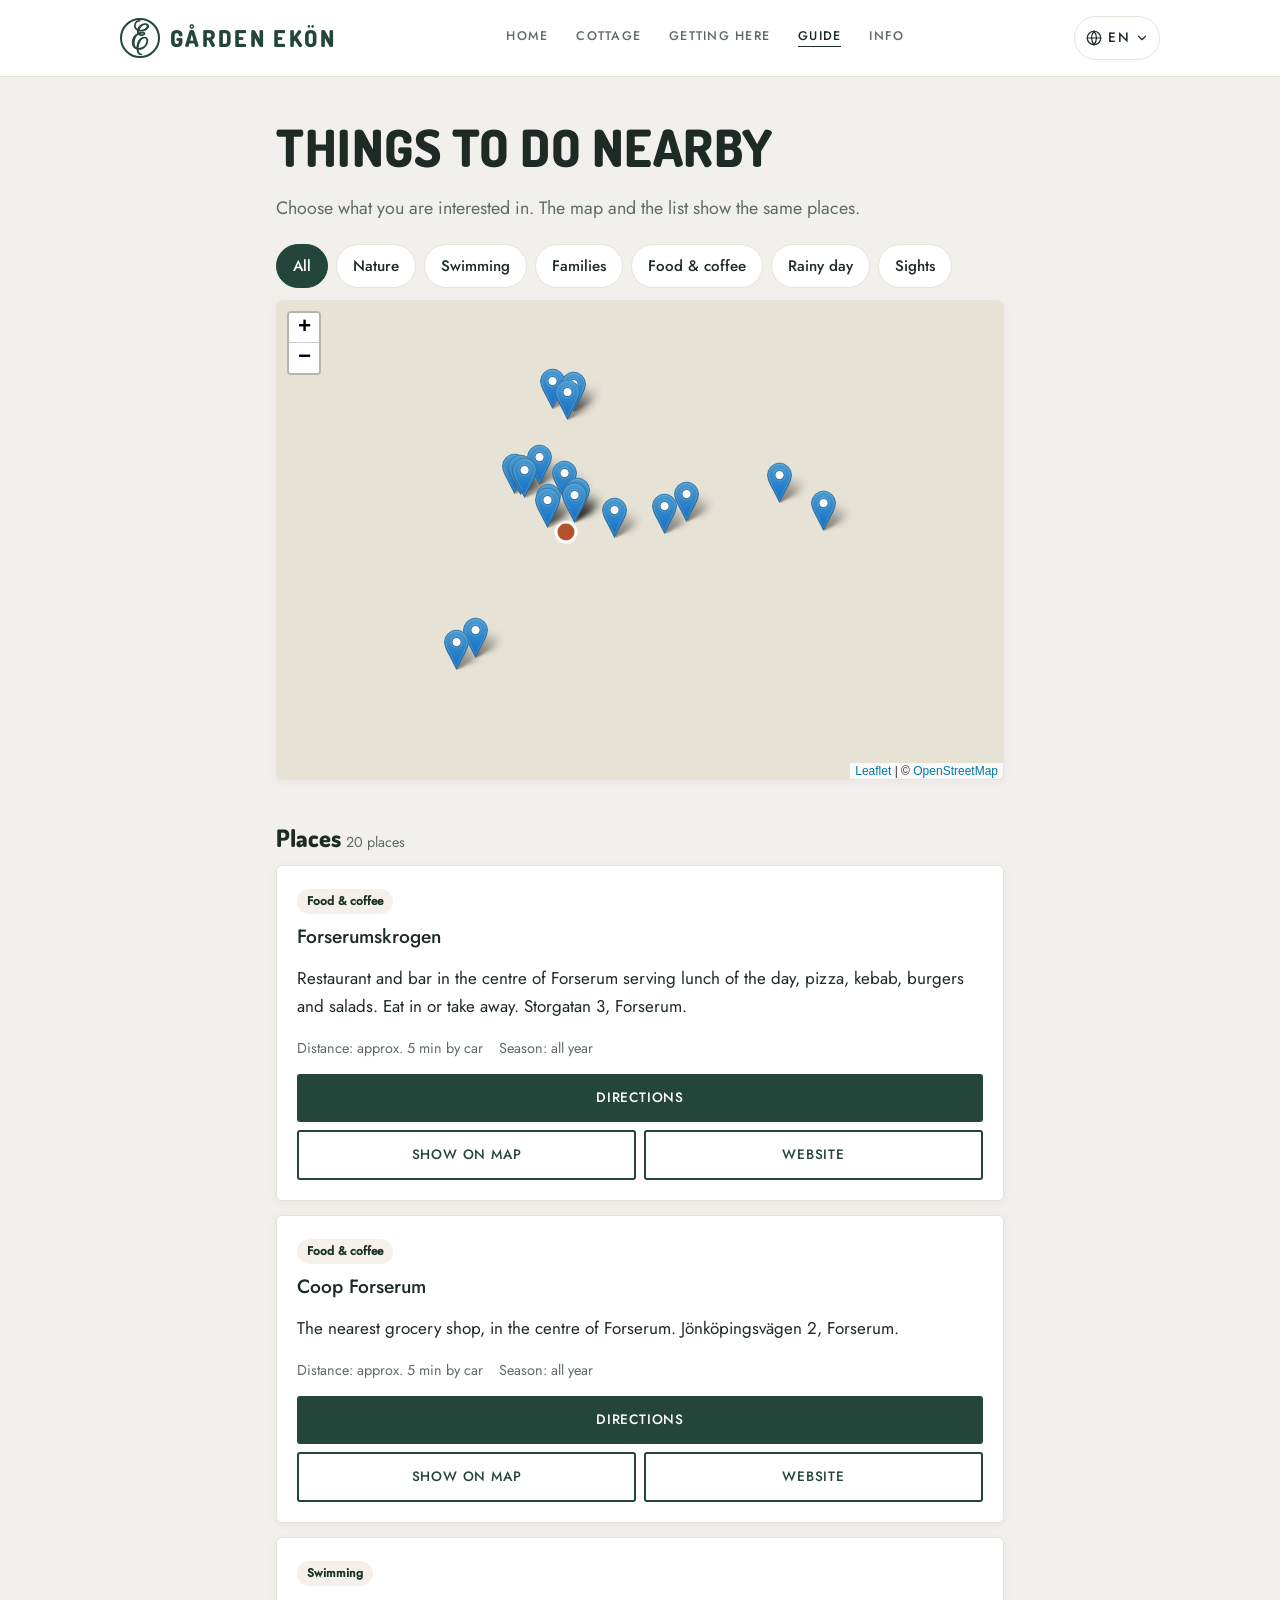
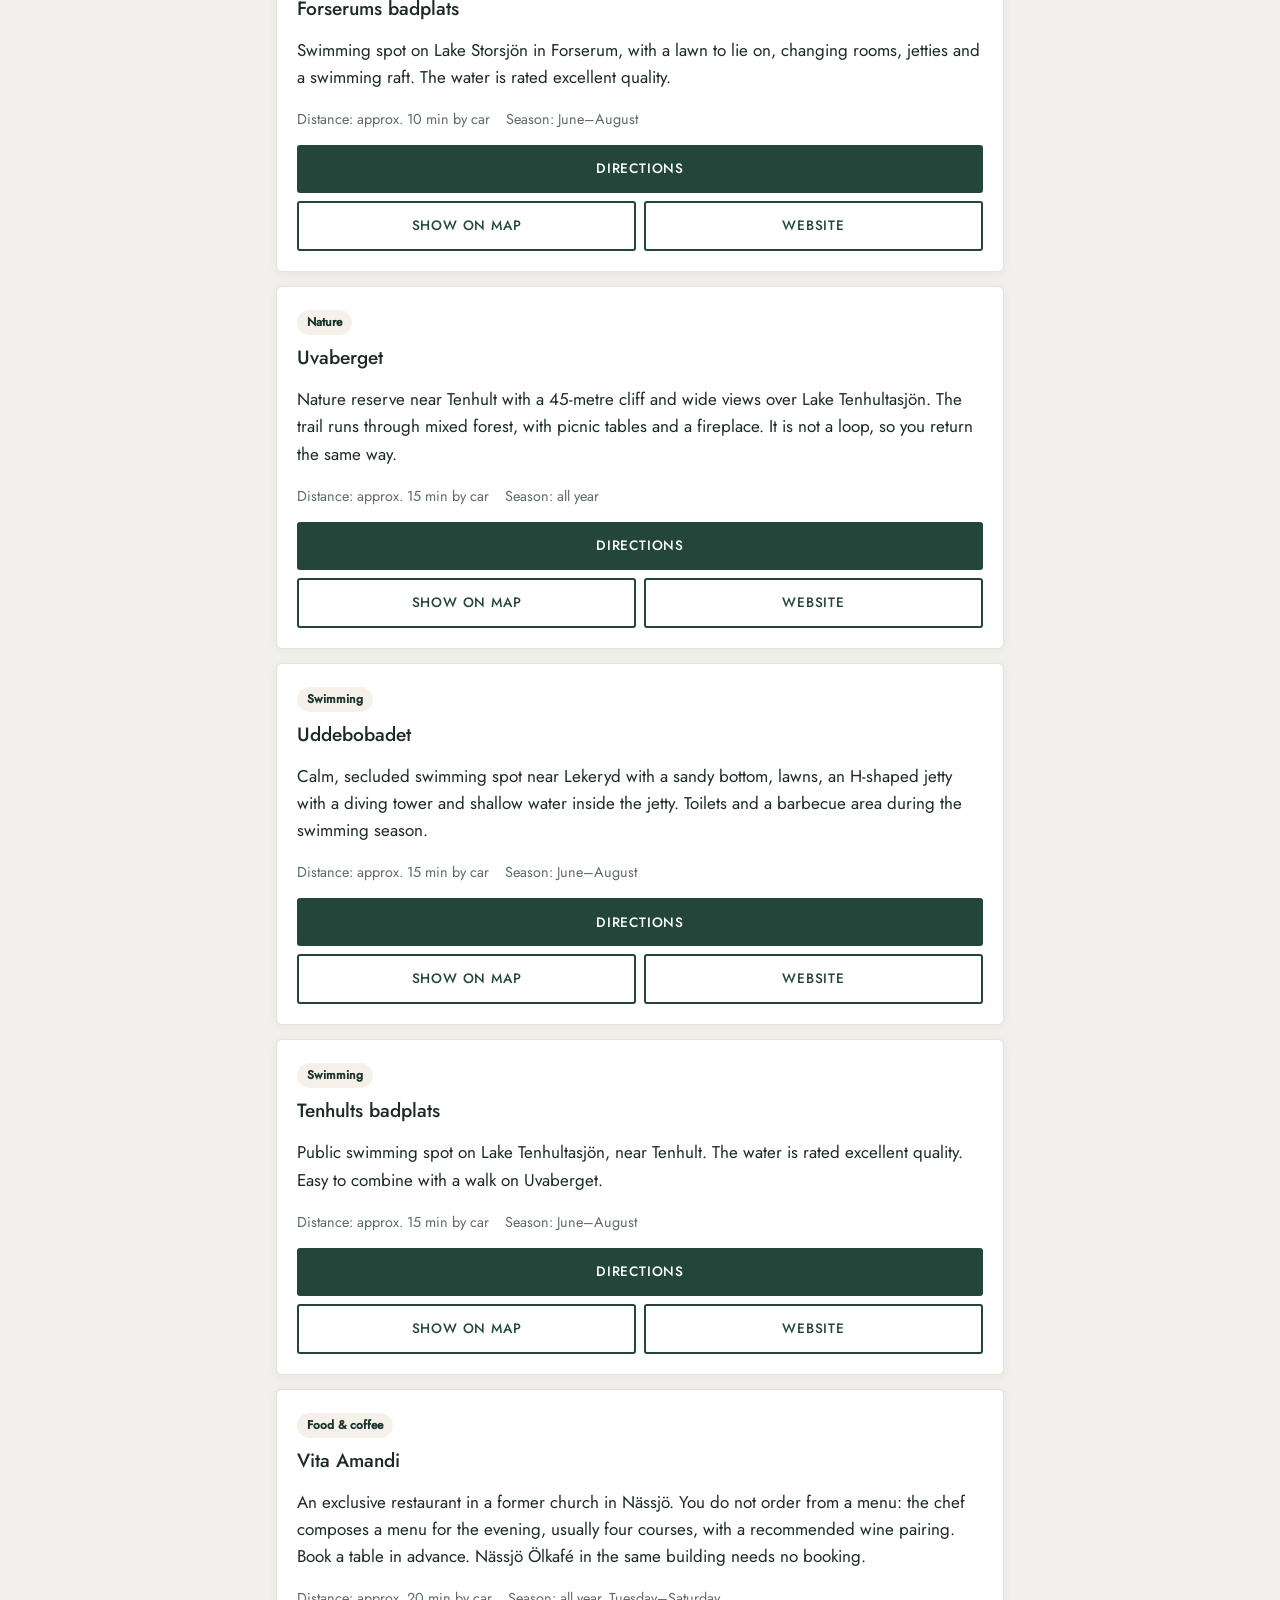
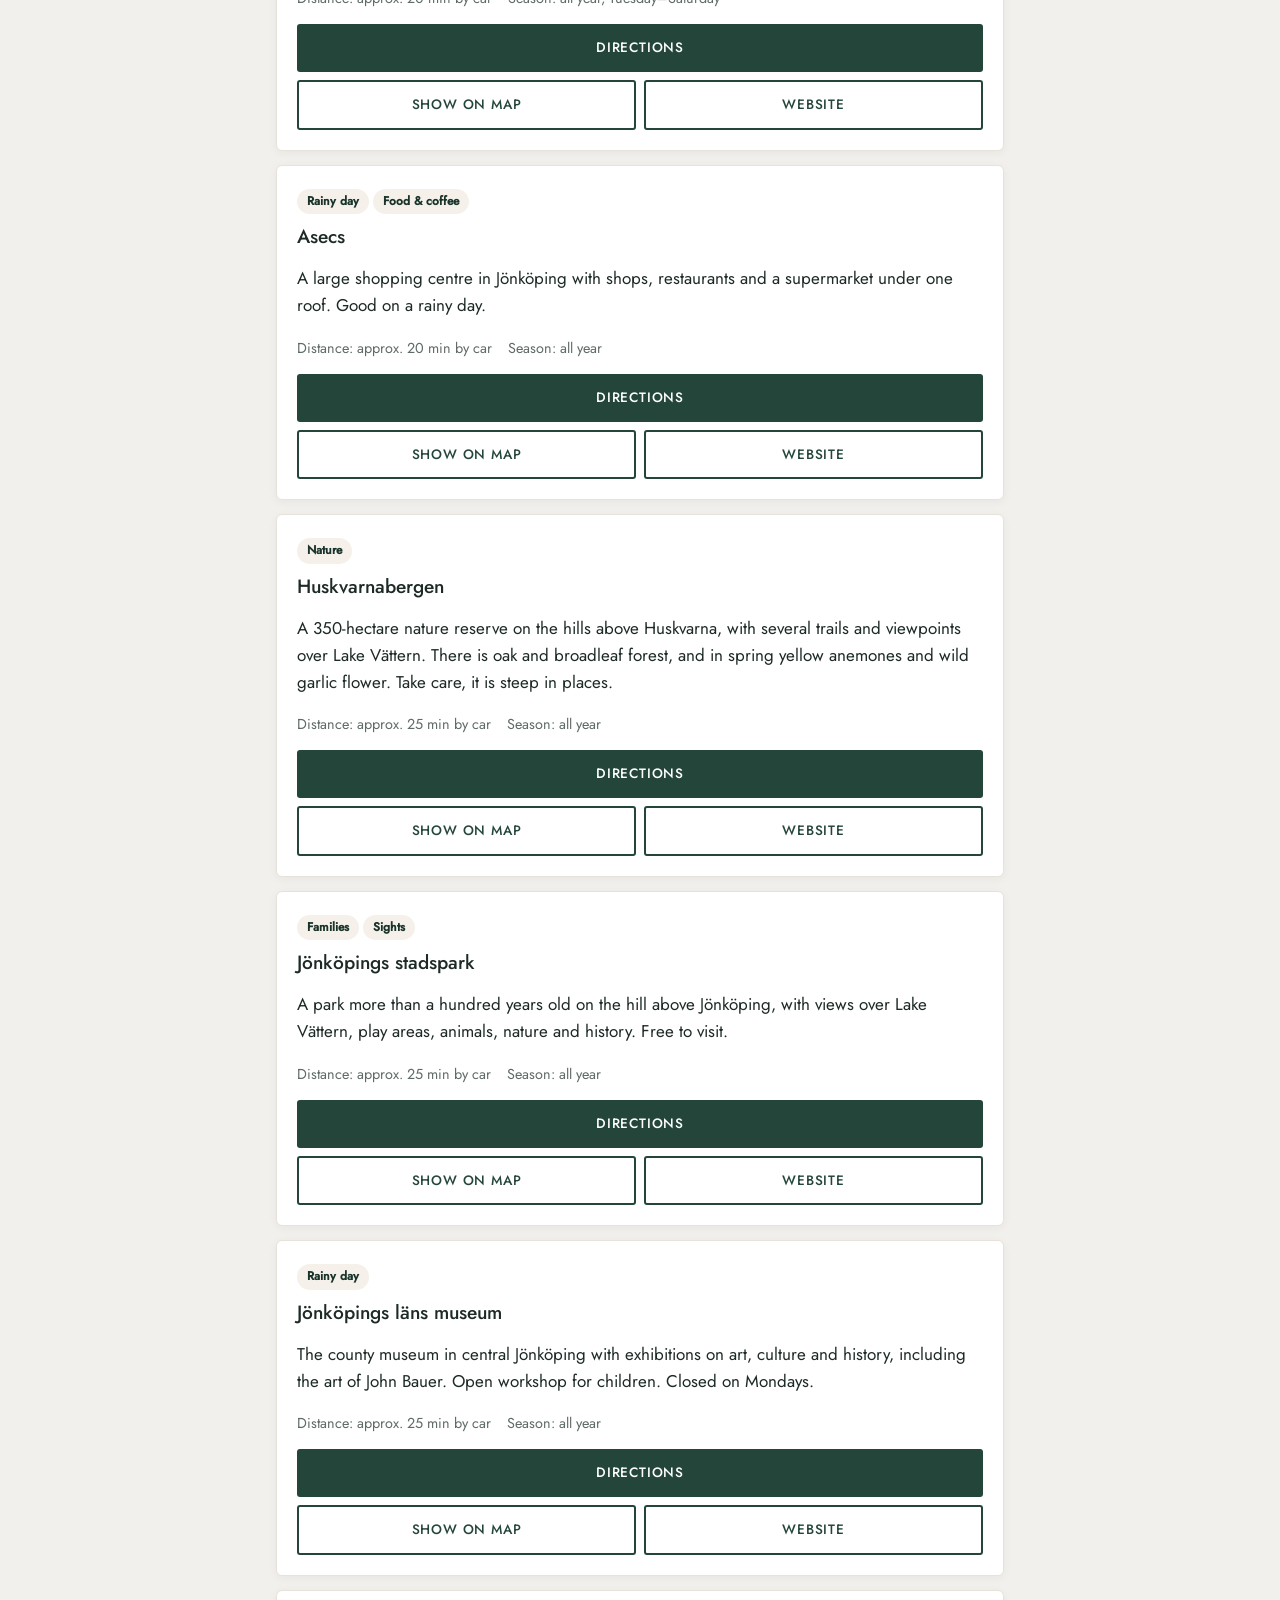
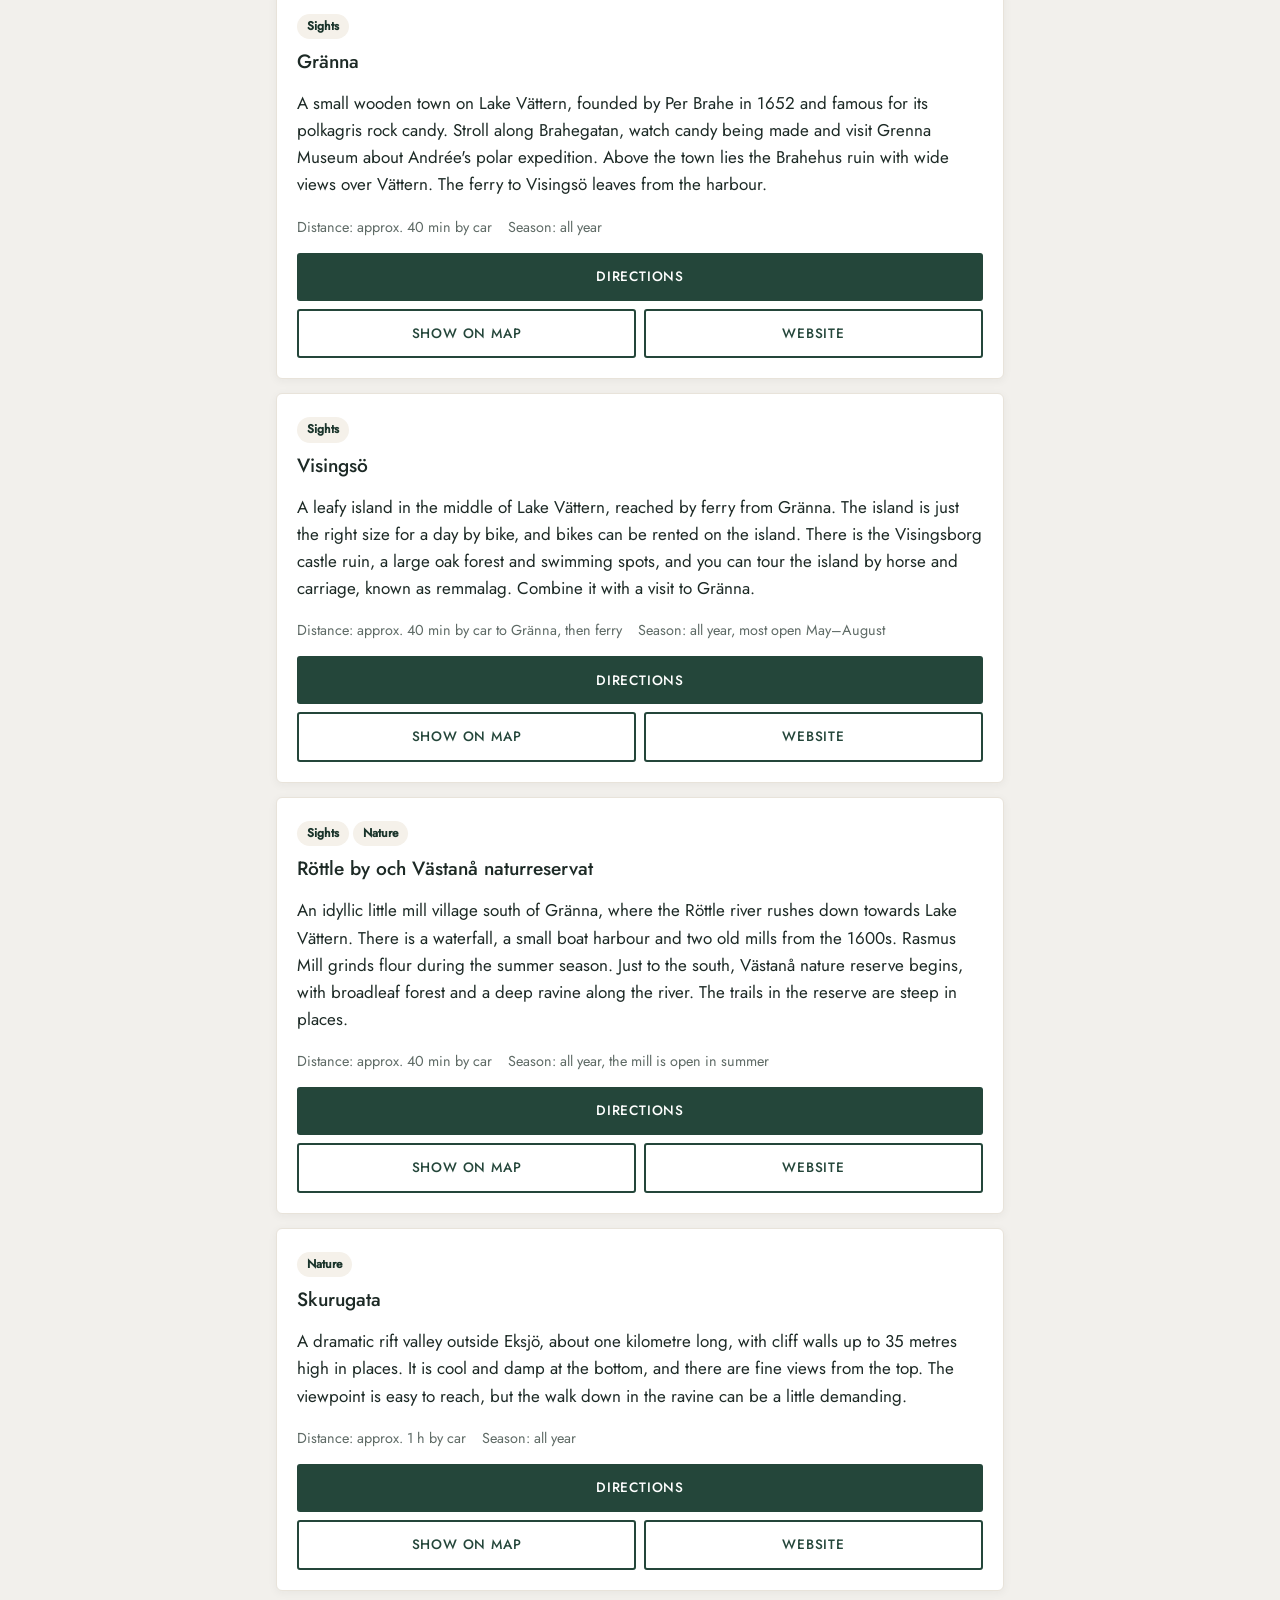
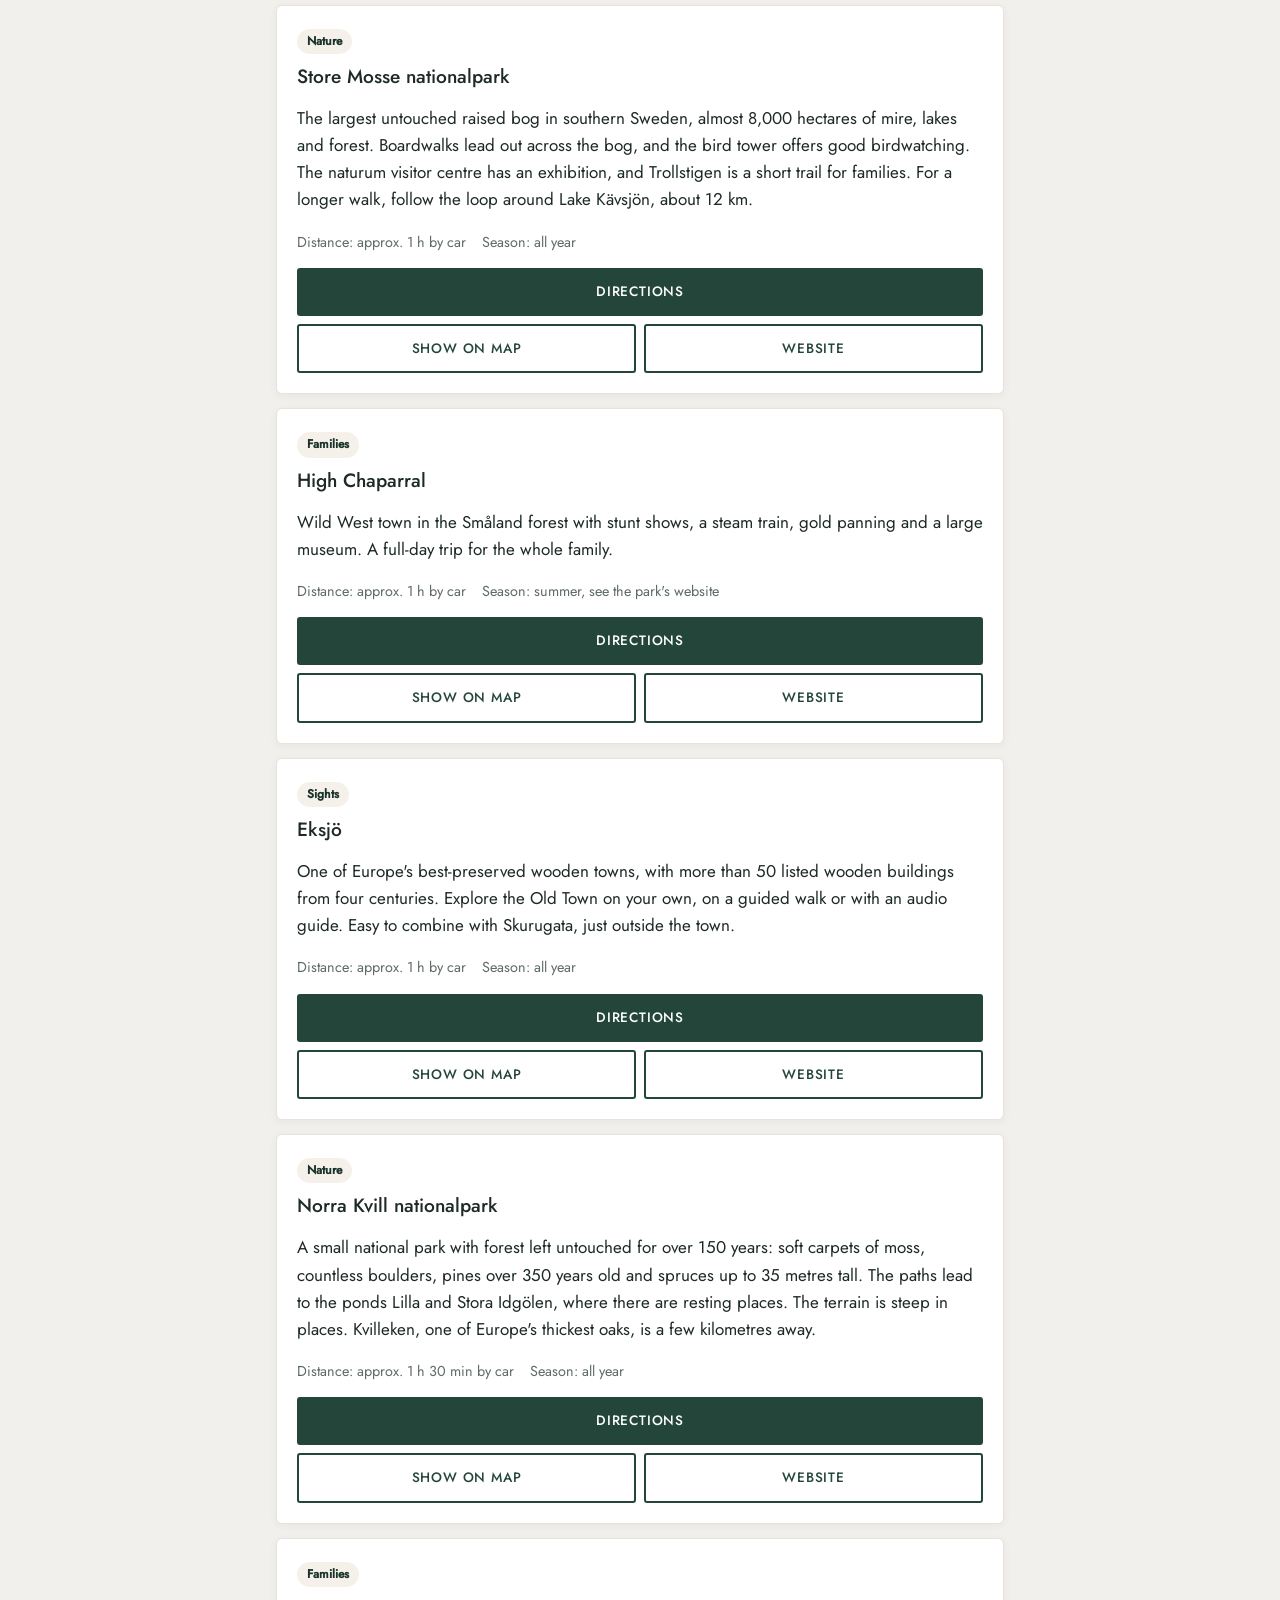
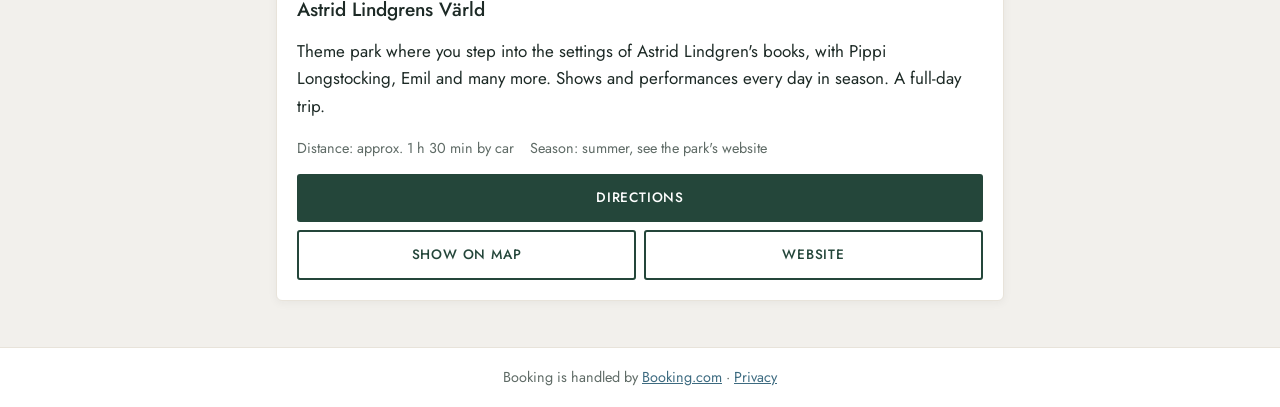
==== commit 9c680432: "Tillgänglighet: WCAG 2.2 AA som regel, rättade brister och dokumentation - Bokningsknappen har tillr" ====
--- a/guide.html
+++ b/guide.html
@@ -17,6 +17,7 @@
   <script src="js/offline.js" defer></script>
 </head>
 <body>
+  <a class="hoppa" href="#innehall" data-t="hoppa">Hoppa till innehållet</a>
   <header class="sidhuvud">
     <a class="logga" href="index.html"><span class="monogram" aria-hidden="true">E</span><span class="ordmarke"><span data-t="sajt.namn">Gården Ekön</span></span></a>
     <nav class="huvudmeny" data-t-aria="meny.namn" aria-label="Meny">
@@ -29,8 +30,9 @@
       </ul>
     </nav>
     <div class="sprakmeny">
-      <button type="button" class="sprakknapp" aria-expanded="false" aria-controls="sprakpanel" data-t-aria="sprak.val" aria-label="Välj språk">
+      <button type="button" class="sprakknapp" aria-expanded="false" aria-controls="sprakpanel">
         <svg class="ikon" viewBox="0 0 24 24" aria-hidden="true"><circle cx="12" cy="12" r="9"/><path d="M3 12h18"/><path d="M12 3a14 14 0 0 1 0 18"/><path d="M12 3a14 14 0 0 0 0 18"/></svg>
+        <span class="dold" data-t="sprak.val">Välj språk</span>
         <span class="sprakkod">SV</span>
         <svg class="ikon pil" viewBox="0 0 24 24" aria-hidden="true"><path d="M6 9l6 6 6-6"/></svg>
       </button>
@@ -44,7 +46,7 @@
     </div>
   </header>
 
-  <main>
+  <main id="innehall" tabindex="-1">
     <h1 data-t="guide.rubrik">Tips i närheten</h1>
     <p class="ingress" data-t="guide.ingress">Välj vad du är intresserad av. Kartan och listan visar samma platser.</p>
     <p class="platshallare" id="exempelvarning" hidden data-t="guide.exempelvarning">Just nu visas bara påhittade exempelplatser för att testa kartan.</p>
@@ -54,7 +56,7 @@
     <div id="karta"></div>
 
     <h2><span data-t="guide.lista">Platser</span> <span class="liten-text" id="antal" aria-live="polite"></span></h2>
-    <p class="meddelande" id="meddelande" data-t="guide.laddar">Laddar platser …</p>
+    <p class="meddelande" id="meddelande" aria-live="polite" data-t="guide.laddar">Laddar platser …</p>
     <ul class="platslista" id="platslista"></ul>
   </main>
 
--- a/css/style.css
+++ b/css/style.css
@@ -48,8 +48,9 @@
     --skog: #7fbf9c;
     --skog-mork: #a8d8bd;
     --sjo: #8cc0d6;
-    --boka: #c9602f;
-    --boka-mork: #b4532a;
+    /* Samma orange som i ljust läge, så att den vita texten får tillräcklig kontrast */
+    --boka: #b4532a;
+    --boka-mork: #93401e;
     --kant: #2c3430;
     --platshallare: #3a3219;
     --platshallare-kant: #9b8230;
@@ -60,7 +61,13 @@
 
 * { box-sizing: border-box; }
 
-html { -webkit-text-size-adjust: 100%; }
+html {
+  -webkit-text-size-adjust: 100%;
+  /* När man flyttar sig med tangentbordet ska det markerade aldrig hamna
+     bakom sidhuvudet eller menyraden längst ner. */
+  scroll-padding-top: calc(var(--huvud-hojd) + 12px);
+  scroll-padding-bottom: calc(var(--nav-hojd) + env(safe-area-inset-bottom) + 12px);
+}
 
 body {
   margin: 0;
@@ -506,20 +513,31 @@
 }
 .hjalte .liten-text { color: rgba(255, 255, 255, 0.9); margin: 12px 0 0; }
 
-.intro {
-  max-width: 38ch;
-  margin: 16px auto 8px;
+/* Hälsningen från värdarna: vitt kort med rund bild. I mobilen hänger
+   bilden över kortets överkant, på datorn står den bredvid texten. */
+.valkomst {
+  background: var(--yta);
+  border: 1px solid var(--kant);
+  border-radius: 16px;
+  box-shadow: var(--skugga);
+  margin: 97px 0 32px; /* lika stort avstånd under som ovanför bilden */
+  padding: 0 20px 24px;
   text-align: center;
 }
-.intro::before {
-  content: "";
+.valkomst-foto {
   display: block;
-  width: 40px;
-  height: 1px;
-  margin: 0 auto 20px;
-  background: var(--text);
-}
-.intro .ingress { margin: 0 auto 16px; font-weight: 300; }
+  width: 180px;
+  height: 180px;
+  margin: -90px auto 16px;
+  border-radius: 50%;
+  border: 3px solid var(--yta);
+  box-shadow: var(--skugga);
+  background: var(--yta-tonad);
+  overflow: hidden;
+}
+.valkomst-foto img { display: block; width: 100%; height: 100%; object-fit: cover; }
+.valkomst-text p { margin: 0; color: var(--text-svag); }
+.valkomst-text .valkomst-namn { margin-top: 12px; font-weight: 500; color: var(--text); }
 
 .genvagar {
   display: grid;
@@ -534,7 +552,7 @@
   grid-template-columns: auto 1fr;
   column-gap: 14px;
   align-items: center;
-  padding: 16px 40px 16px 16px;
+  padding: 20px 40px 20px 18px;
   background: var(--yta);
   border: 1px solid var(--kant);
   border-radius: 16px;
@@ -566,7 +584,8 @@
   font-size: 1.15rem;
   font-weight: 500;
 }
-.genvagar span { color: var(--text-svag); font-size: 0.93rem; line-height: 1.4; }
+.genvagar strong + span { margin-top: 2px; }
+.genvagar span { color: var(--text-svag); font-size: 0.95rem; line-height: 1.45; }
 
 /* ---------- Stugan ---------- */
 
@@ -715,12 +734,16 @@
   color: var(--text-svag);
   margin: 6px 0 14px;
 }
+/* Vägbeskrivning överst i full bredd, övriga knappar två och två under.
+   Samma upplägg på alla språk, oavsett hur långa texterna är. */
 .plats .knappar {
-  display: flex;
-  flex-wrap: wrap;
+  display: grid;
+  grid-template-columns: 1fr 1fr;
   gap: 8px;
 }
-.plats .knappar .knapp { flex: 1 1 140px; }
+.plats .knappar .knapp { padding-left: 8px; padding-right: 8px; letter-spacing: 0.06em; }
+.plats .knappar .knapp:first-child,
+.plats .knappar .knapp:last-child:nth-child(even) { grid-column: 1 / -1; }
 
 .etikett {
   display: inline-block;
@@ -746,10 +769,10 @@
 
 /* Popup i kartan (kartan är alltid ljus) */
 .leaflet-popup-content { font-family: var(--text-font); font-size: 15px; color: #1f2622; }
-.leaflet-popup-content strong { display: block; margin-bottom: 4px; }
+.leaflet-popup-content strong { display: block; font-size: 18px; line-height: 1.3; margin-bottom: 10px; }
 .leaflet-popup-content .knapp { min-height: 40px; padding: 8px 14px; margin-top: 8px; background: #2f5a45; color: #fff; }
 .leaflet-popup-content .knapp-sekundar { background: transparent; color: #2f5a45; border: 2px solid #2f5a45; }
-.popup-knappar { display: flex; flex-direction: column; }
+.popup-knappar { display: flex; flex-direction: column; min-width: 190px; }
 .popup-knappar .knapp { width: 100%; }
 
 /* Platsen man kom till via "Visa i listan" lyser upp en kort stund */
@@ -766,6 +789,23 @@
   text-align: center;
 }
 .sidfot p { max-width: 760px; margin: 0 auto; padding: 18px 16px; }
+
+/* "Hoppa till innehållet": syns bara när man använder tangentbord */
+.hoppa {
+  position: absolute;
+  left: 12px;
+  top: -100px;
+  z-index: 2000;
+  padding: 12px 18px;
+  background: var(--yta);
+  color: var(--text);
+  border-radius: var(--radie-liten);
+  box-shadow: 0 4px 16px rgba(0, 0, 0, 0.25);
+  font-weight: 500;
+}
+.hoppa:focus { top: 12px; }
+/* Dit "Hoppa till innehållet" leder. Får fokus men ingen ram. */
+#innehall:focus { outline: none; }
 
 /* Syns bara för skärmläsare */
 .dold {
@@ -782,6 +822,11 @@
   outline-offset: 2px;
 }
 
+/* Över fotot på startsidan syns en vit fokusram bättre */
+.startsida .logga:focus-visible,
+.startsida .sprakknapp:focus-visible,
+.hjalte :focus-visible { outline-color: #fff; }
+
 @media (prefers-reduced-motion: reduce) {
   main { animation: none; }
   * { transition: none !important; }
@@ -791,6 +836,7 @@
 
 @media (min-width: 800px) {
   body { padding-bottom: 0; }
+  html { scroll-padding-top: 88px; scroll-padding-bottom: 12px; }
 
   .sidhuvud { --huvud-hojd: 76px; padding: 0 max(24px, calc((100% - 1040px) / 2)); }
 
@@ -814,6 +860,7 @@
   .huvudmeny a .ikon { display: none; }
   .huvudmeny a:hover { color: var(--text); }
   .startsida .huvudmeny a { color: rgba(255, 255, 255, 0.85); }
+  .startsida .huvudmeny a:focus-visible { outline-color: #fff; }
   .startsida .huvudmeny a:hover,
   .startsida .huvudmeny a[aria-current="page"] { color: #fff; }
 
@@ -829,8 +876,18 @@
     background-position: 0 0, center 55%;
   }
   .hjalte-text { margin: 0; max-width: 760px; }
+  .valkomst {
+    display: flex;
+    align-items: center;
+    gap: 28px;
+    margin-top: 8px;
+    margin-bottom: 48px;
+    padding: 28px 32px;
+    text-align: left;
+  }
+  .valkomst-foto { flex: 0 0 200px; width: 200px; height: 200px; margin: 0; }
   .genvagar { grid-template-columns: repeat(3, 1fr); }
-  .genvagar a { grid-template-columns: 1fr; row-gap: 4px; padding: 20px; }
+  .genvagar a { grid-template-columns: 1fr; align-content: start; row-gap: 6px; height: 100%; padding: 26px 24px; }
   .genvagar a::after { display: none; }
   .genvagar .ikon { grid-row: auto; margin-bottom: 8px; }
   .faciliteter { grid-template-columns: 1fr 1fr; }
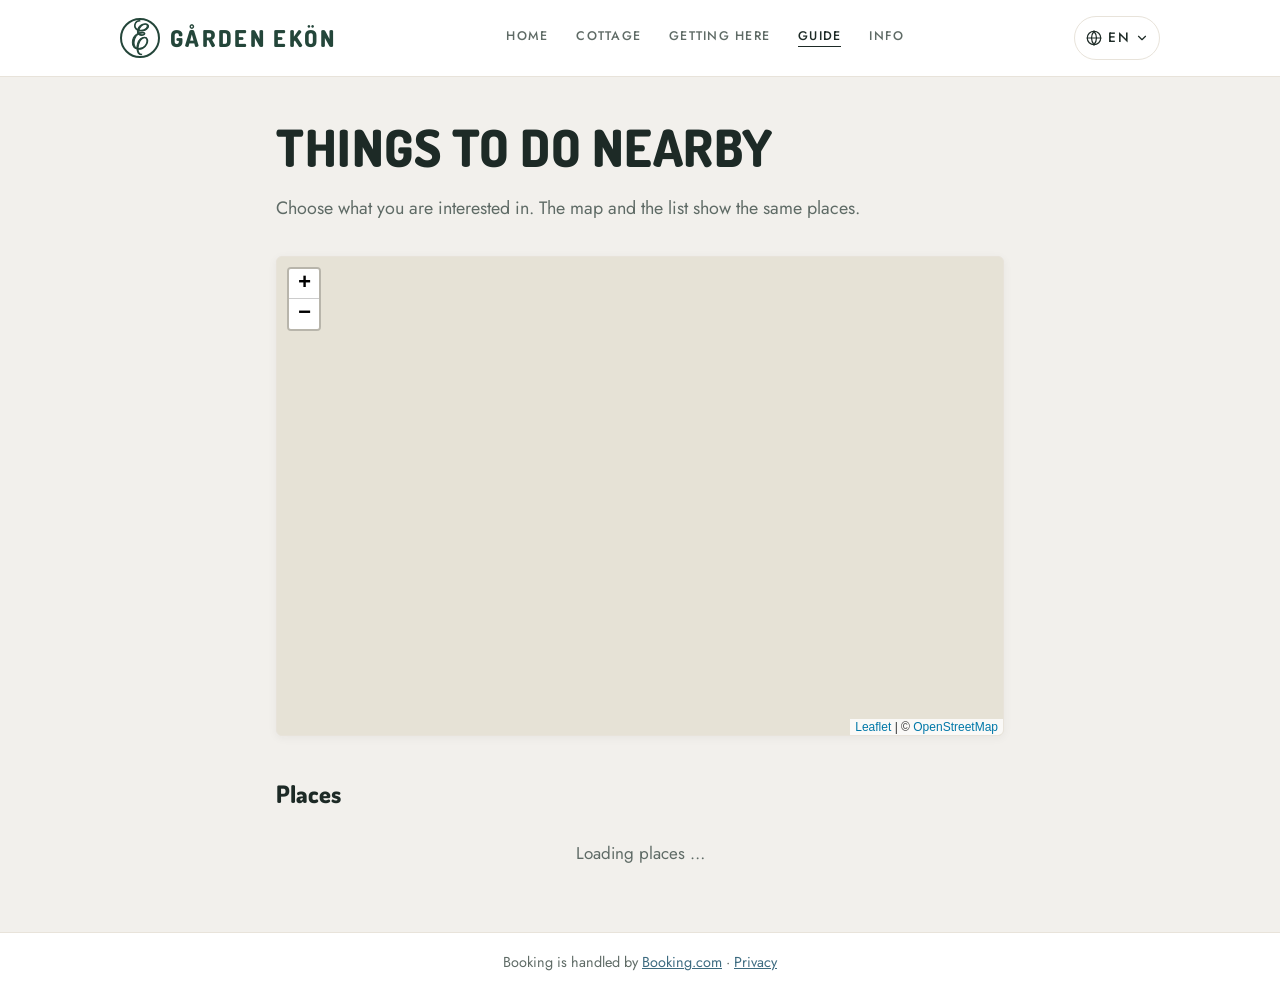
==== commit 1f25e827: "Språket i adressen, sidbeskrivningar och sitemap för sökmotorer - Sidorna visar språket som står i a" ====
--- a/guide.html
+++ b/guide.html
@@ -4,6 +4,17 @@
   <meta charset="utf-8">
   <meta name="viewport" content="width=device-width, initial-scale=1">
   <title data-t="guide.titel">Guide – Gården Ekön</title>
+  <meta name="description" content="Tips på bad, natur, fika, sevärdheter och utflykter för regniga dagar runt Forserum, Nässjö och Jönköping, samlade på en karta." data-t-content="guide.beskrivning">
+  <meta property="og:type" content="website">
+  <meta property="og:site_name" content="Gården Ekön">
+  <meta property="og:title" content="Guide – Gården Ekön">
+  <meta property="og:description" content="Tips på bad, natur, fika, sevärdheter och utflykter för regniga dagar runt Forserum, Nässjö och Jönköping, samlade på en karta.">
+  <meta property="og:url" content="https://jedijonas.github.io/garden-ekon/guide.html">
+  <meta property="og:image" content="https://jedijonas.github.io/garden-ekon/bilder/stugan/framsida-liten.jpg">
+  <meta property="og:image:width" content="800">
+  <meta property="og:image:height" content="600">
+  <meta property="og:locale" content="sv_SE">
+  <meta name="twitter:card" content="summary_large_image">
   <meta name="theme-color" content="#ffffff" media="(prefers-color-scheme: light)">
   <meta name="theme-color" content="#1b211e" media="(prefers-color-scheme: dark)">
   <link rel="preload" href="fonts/dosis/dosis-latin-800-normal.woff2" as="font" type="font/woff2" crossorigin>
@@ -17,7 +28,6 @@
   <script src="js/offline.js" defer></script>
 </head>
 <body>
-  <a class="hoppa" href="#innehall" data-t="hoppa">Hoppa till innehållet</a>
   <header class="sidhuvud">
     <a class="logga" href="index.html"><span class="monogram" aria-hidden="true">E</span><span class="ordmarke"><span data-t="sajt.namn">Gården Ekön</span></span></a>
     <nav class="huvudmeny" data-t-aria="meny.namn" aria-label="Meny">
@@ -30,9 +40,8 @@
       </ul>
     </nav>
     <div class="sprakmeny">
-      <button type="button" class="sprakknapp" aria-expanded="false" aria-controls="sprakpanel">
+      <button type="button" class="sprakknapp" aria-expanded="false" aria-controls="sprakpanel" data-t-aria="sprak.val" aria-label="Välj språk">
         <svg class="ikon" viewBox="0 0 24 24" aria-hidden="true"><circle cx="12" cy="12" r="9"/><path d="M3 12h18"/><path d="M12 3a14 14 0 0 1 0 18"/><path d="M12 3a14 14 0 0 0 0 18"/></svg>
-        <span class="dold" data-t="sprak.val">Välj språk</span>
         <span class="sprakkod">SV</span>
         <svg class="ikon pil" viewBox="0 0 24 24" aria-hidden="true"><path d="M6 9l6 6 6-6"/></svg>
       </button>
@@ -46,7 +55,7 @@
     </div>
   </header>
 
-  <main id="innehall" tabindex="-1">
+  <main>
     <h1 data-t="guide.rubrik">Tips i närheten</h1>
     <p class="ingress" data-t="guide.ingress">Välj vad du är intresserad av. Kartan och listan visar samma platser.</p>
     <p class="platshallare" id="exempelvarning" hidden data-t="guide.exempelvarning">Just nu visas bara påhittade exempelplatser för att testa kartan.</p>
@@ -56,7 +65,7 @@
     <div id="karta"></div>
 
     <h2><span data-t="guide.lista">Platser</span> <span class="liten-text" id="antal" aria-live="polite"></span></h2>
-    <p class="meddelande" id="meddelande" aria-live="polite" data-t="guide.laddar">Laddar platser …</p>
+    <p class="meddelande" id="meddelande" data-t="guide.laddar">Laddar platser …</p>
     <ul class="platslista" id="platslista"></ul>
   </main>
 
--- a/css/style.css
+++ b/css/style.css
@@ -48,9 +48,8 @@
     --skog: #7fbf9c;
     --skog-mork: #a8d8bd;
     --sjo: #8cc0d6;
-    /* Samma orange som i ljust läge, så att den vita texten får tillräcklig kontrast */
-    --boka: #b4532a;
-    --boka-mork: #93401e;
+    --boka: #c9602f;
+    --boka-mork: #b4532a;
     --kant: #2c3430;
     --platshallare: #3a3219;
     --platshallare-kant: #9b8230;
@@ -61,13 +60,7 @@
 
 * { box-sizing: border-box; }
 
-html {
-  -webkit-text-size-adjust: 100%;
-  /* När man flyttar sig med tangentbordet ska det markerade aldrig hamna
-     bakom sidhuvudet eller menyraden längst ner. */
-  scroll-padding-top: calc(var(--huvud-hojd) + 12px);
-  scroll-padding-bottom: calc(var(--nav-hojd) + env(safe-area-inset-bottom) + 12px);
-}
+html { -webkit-text-size-adjust: 100%; }
 
 body {
   margin: 0;
@@ -535,7 +528,8 @@
   background: var(--yta-tonad);
   overflow: hidden;
 }
-.valkomst-foto img { display: block; width: 100%; height: 100%; object-fit: cover; }
+/* Bilden förstoras lite och flyttas upp ett par pixlar så att värdarna sitter högre i cirkeln */
+.valkomst-foto img { display: block; width: 100%; height: 100%; object-fit: cover; transform: translateY(-3px) scale(1.04); }
 .valkomst-text p { margin: 0; color: var(--text-svag); }
 .valkomst-text .valkomst-namn { margin-top: 12px; font-weight: 500; color: var(--text); }
 
@@ -790,23 +784,6 @@
 }
 .sidfot p { max-width: 760px; margin: 0 auto; padding: 18px 16px; }
 
-/* "Hoppa till innehållet": syns bara när man använder tangentbord */
-.hoppa {
-  position: absolute;
-  left: 12px;
-  top: -100px;
-  z-index: 2000;
-  padding: 12px 18px;
-  background: var(--yta);
-  color: var(--text);
-  border-radius: var(--radie-liten);
-  box-shadow: 0 4px 16px rgba(0, 0, 0, 0.25);
-  font-weight: 500;
-}
-.hoppa:focus { top: 12px; }
-/* Dit "Hoppa till innehållet" leder. Får fokus men ingen ram. */
-#innehall:focus { outline: none; }
-
 /* Syns bara för skärmläsare */
 .dold {
   position: absolute;
@@ -822,11 +799,6 @@
   outline-offset: 2px;
 }
 
-/* Över fotot på startsidan syns en vit fokusram bättre */
-.startsida .logga:focus-visible,
-.startsida .sprakknapp:focus-visible,
-.hjalte :focus-visible { outline-color: #fff; }
-
 @media (prefers-reduced-motion: reduce) {
   main { animation: none; }
   * { transition: none !important; }
@@ -836,7 +808,6 @@
 
 @media (min-width: 800px) {
   body { padding-bottom: 0; }
-  html { scroll-padding-top: 88px; scroll-padding-bottom: 12px; }
 
   .sidhuvud { --huvud-hojd: 76px; padding: 0 max(24px, calc((100% - 1040px) / 2)); }
 
@@ -860,7 +831,6 @@
   .huvudmeny a .ikon { display: none; }
   .huvudmeny a:hover { color: var(--text); }
   .startsida .huvudmeny a { color: rgba(255, 255, 255, 0.85); }
-  .startsida .huvudmeny a:focus-visible { outline-color: #fff; }
   .startsida .huvudmeny a:hover,
   .startsida .huvudmeny a[aria-current="page"] { color: #fff; }
 
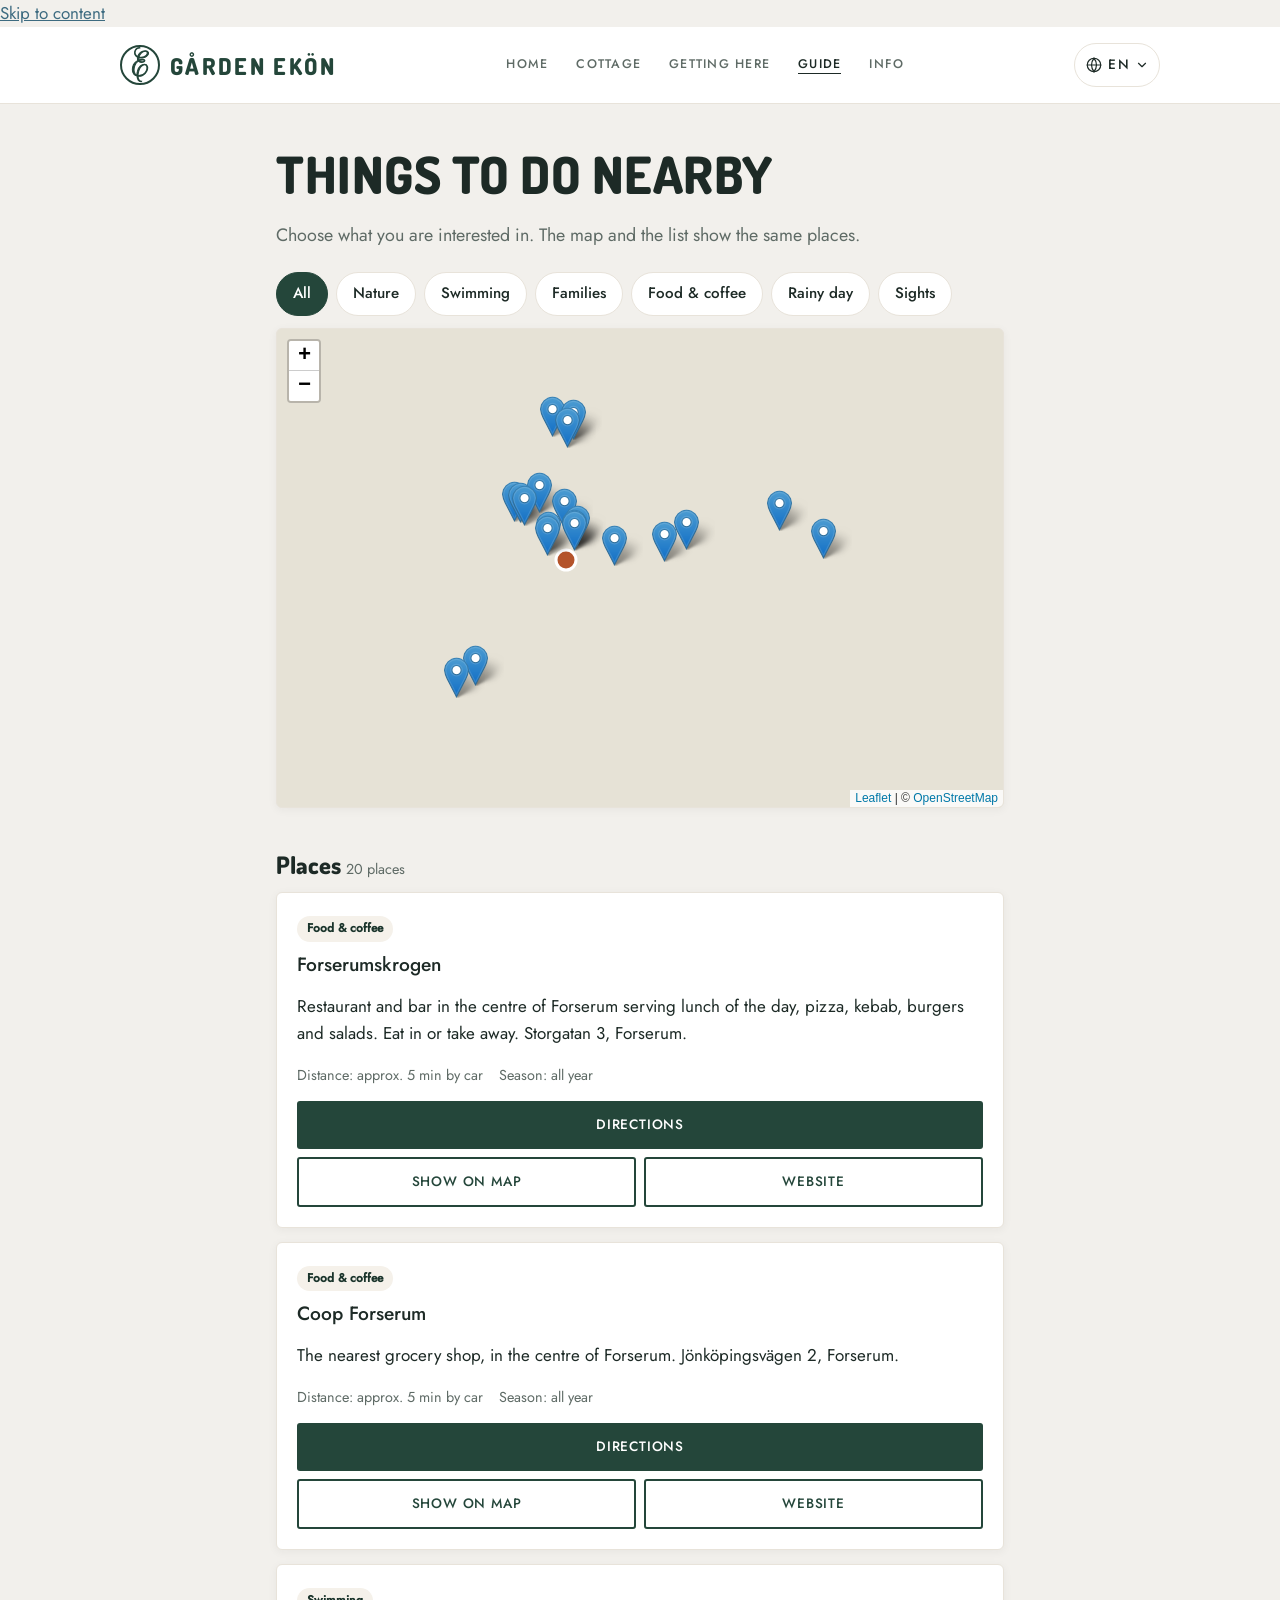
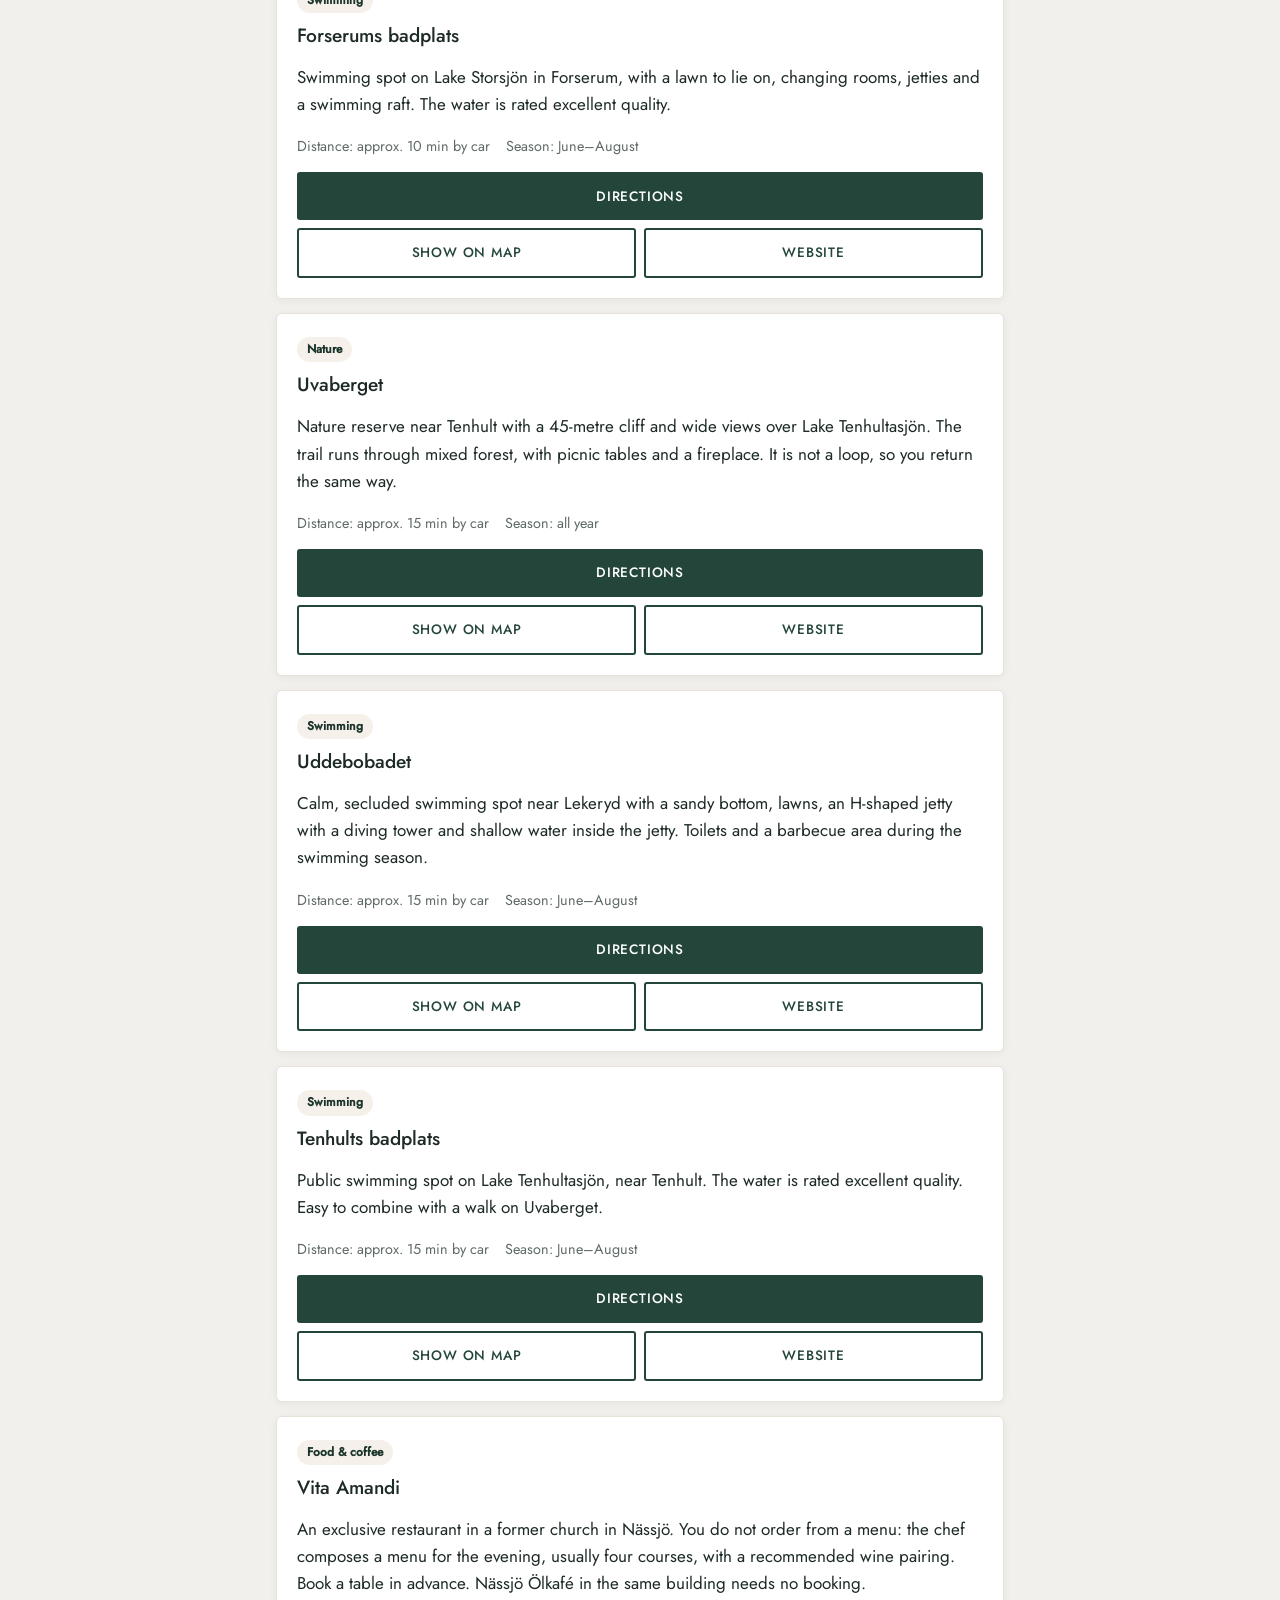
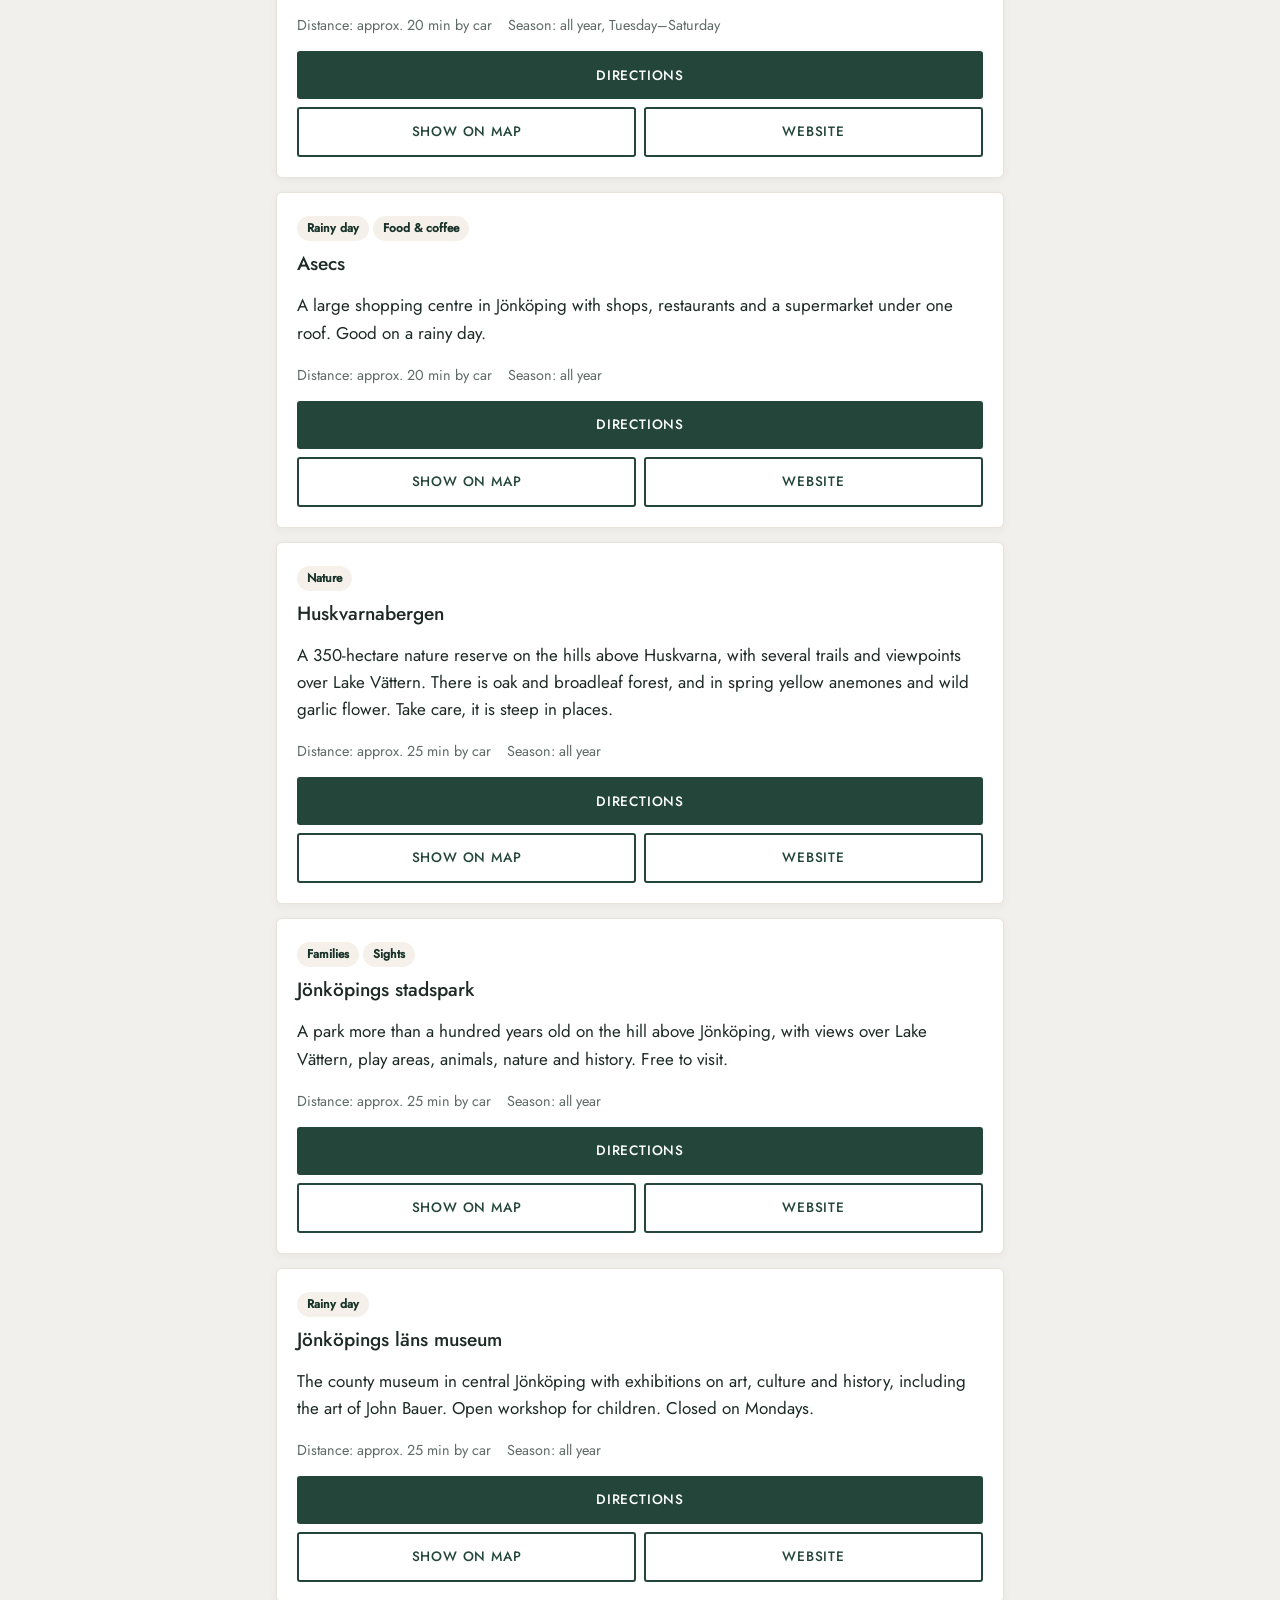
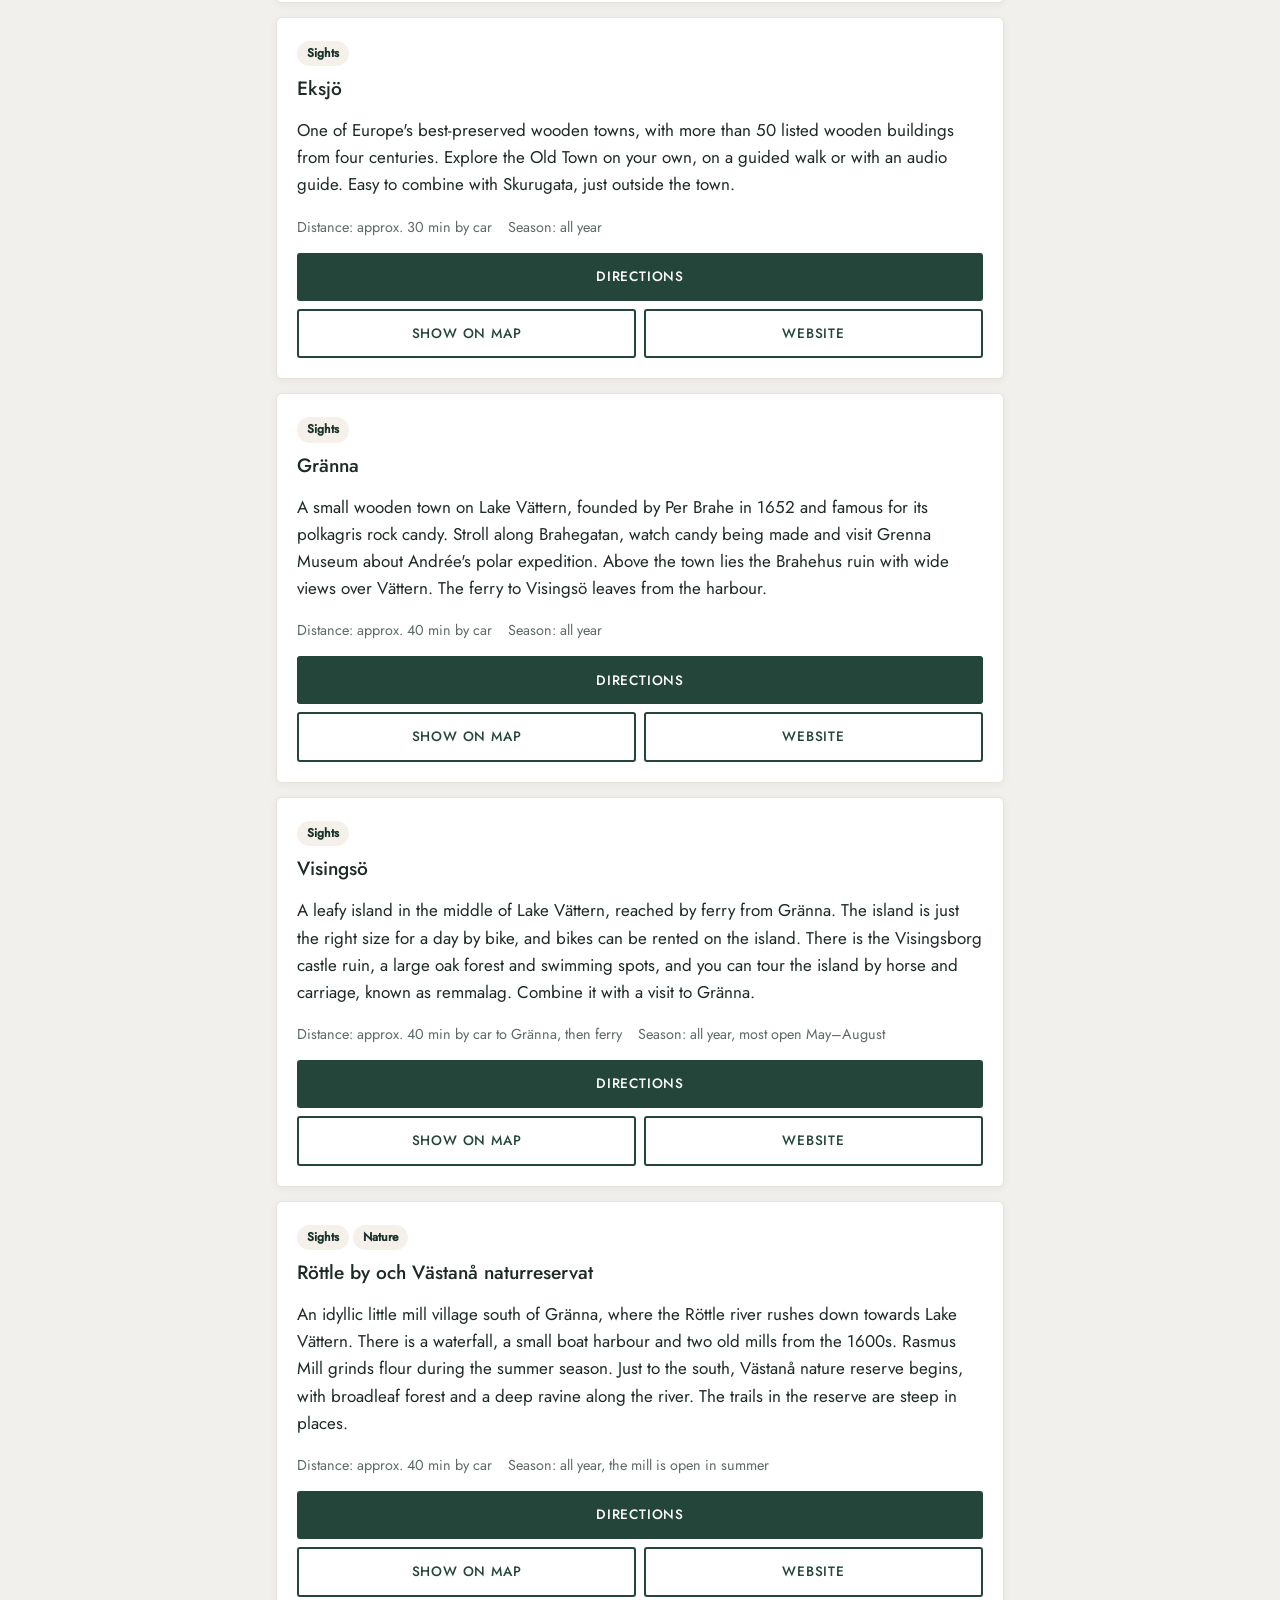
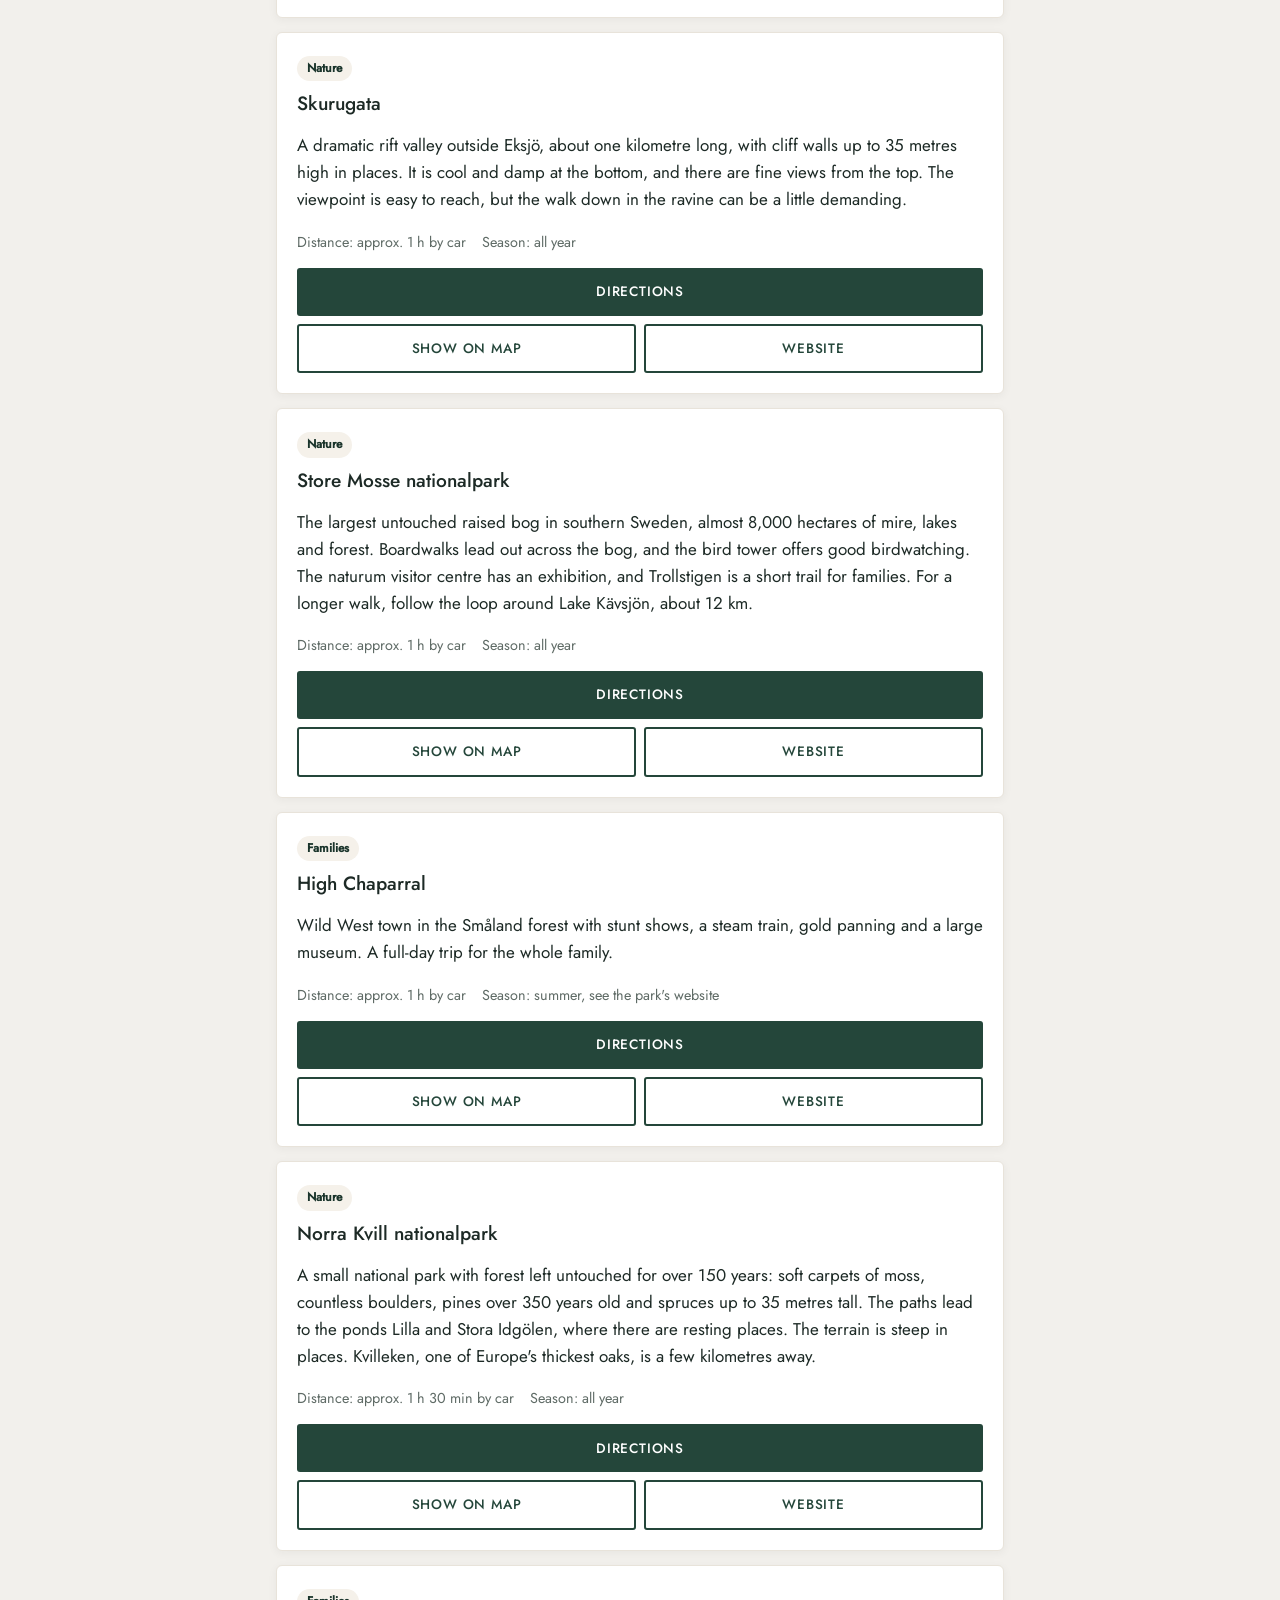
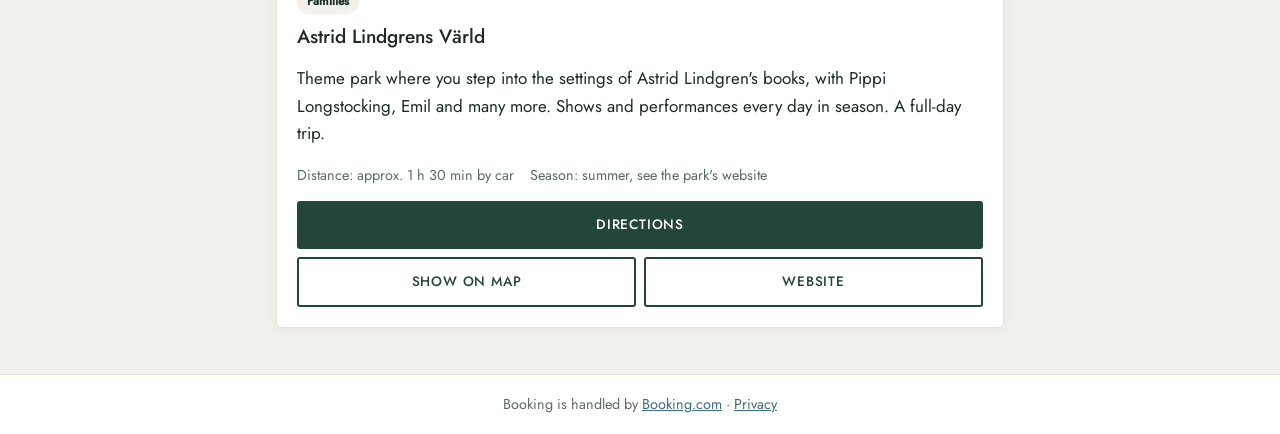
==== commit 3f272e26: "Slå ihop main (språket i adressen) med tillgänglighetsändringarna Båda behålls: interna länkar får s" ====
--- a/guide.html
+++ b/guide.html
@@ -28,6 +28,7 @@
   <script src="js/offline.js" defer></script>
 </head>
 <body>
+  <a class="hoppa" href="#innehall" data-t="hoppa">Hoppa till innehållet</a>
   <header class="sidhuvud">
     <a class="logga" href="index.html"><span class="monogram" aria-hidden="true">E</span><span class="ordmarke"><span data-t="sajt.namn">Gården Ekön</span></span></a>
     <nav class="huvudmeny" data-t-aria="meny.namn" aria-label="Meny">
@@ -40,8 +41,9 @@
       </ul>
     </nav>
     <div class="sprakmeny">
-      <button type="button" class="sprakknapp" aria-expanded="false" aria-controls="sprakpanel" data-t-aria="sprak.val" aria-label="Välj språk">
+      <button type="button" class="sprakknapp" aria-expanded="false" aria-controls="sprakpanel">
         <svg class="ikon" viewBox="0 0 24 24" aria-hidden="true"><circle cx="12" cy="12" r="9"/><path d="M3 12h18"/><path d="M12 3a14 14 0 0 1 0 18"/><path d="M12 3a14 14 0 0 0 0 18"/></svg>
+        <span class="dold" data-t="sprak.val">Välj språk</span>
         <span class="sprakkod">SV</span>
         <svg class="ikon pil" viewBox="0 0 24 24" aria-hidden="true"><path d="M6 9l6 6 6-6"/></svg>
       </button>
@@ -55,7 +57,7 @@
     </div>
   </header>
 
-  <main>
+  <main id="innehall" tabindex="-1">
     <h1 data-t="guide.rubrik">Tips i närheten</h1>
     <p class="ingress" data-t="guide.ingress">Välj vad du är intresserad av. Kartan och listan visar samma platser.</p>
     <p class="platshallare" id="exempelvarning" hidden data-t="guide.exempelvarning">Just nu visas bara påhittade exempelplatser för att testa kartan.</p>
@@ -65,7 +67,7 @@
     <div id="karta"></div>
 
     <h2><span data-t="guide.lista">Platser</span> <span class="liten-text" id="antal" aria-live="polite"></span></h2>
-    <p class="meddelande" id="meddelande" data-t="guide.laddar">Laddar platser …</p>
+    <p class="meddelande" id="meddelande" aria-live="polite" data-t="guide.laddar">Laddar platser …</p>
     <ul class="platslista" id="platslista"></ul>
   </main>
 
--- a/css/style.css
+++ b/css/style.css
@@ -528,8 +528,7 @@
   background: var(--yta-tonad);
   overflow: hidden;
 }
-/* Bilden förstoras lite och flyttas upp ett par pixlar så att värdarna sitter högre i cirkeln */
-.valkomst-foto img { display: block; width: 100%; height: 100%; object-fit: cover; transform: translateY(-3px) scale(1.04); }
+.valkomst-foto img { display: block; width: 100%; height: 100%; object-fit: cover; }
 .valkomst-text p { margin: 0; color: var(--text-svag); }
 .valkomst-text .valkomst-namn { margin-top: 12px; font-weight: 500; color: var(--text); }
 
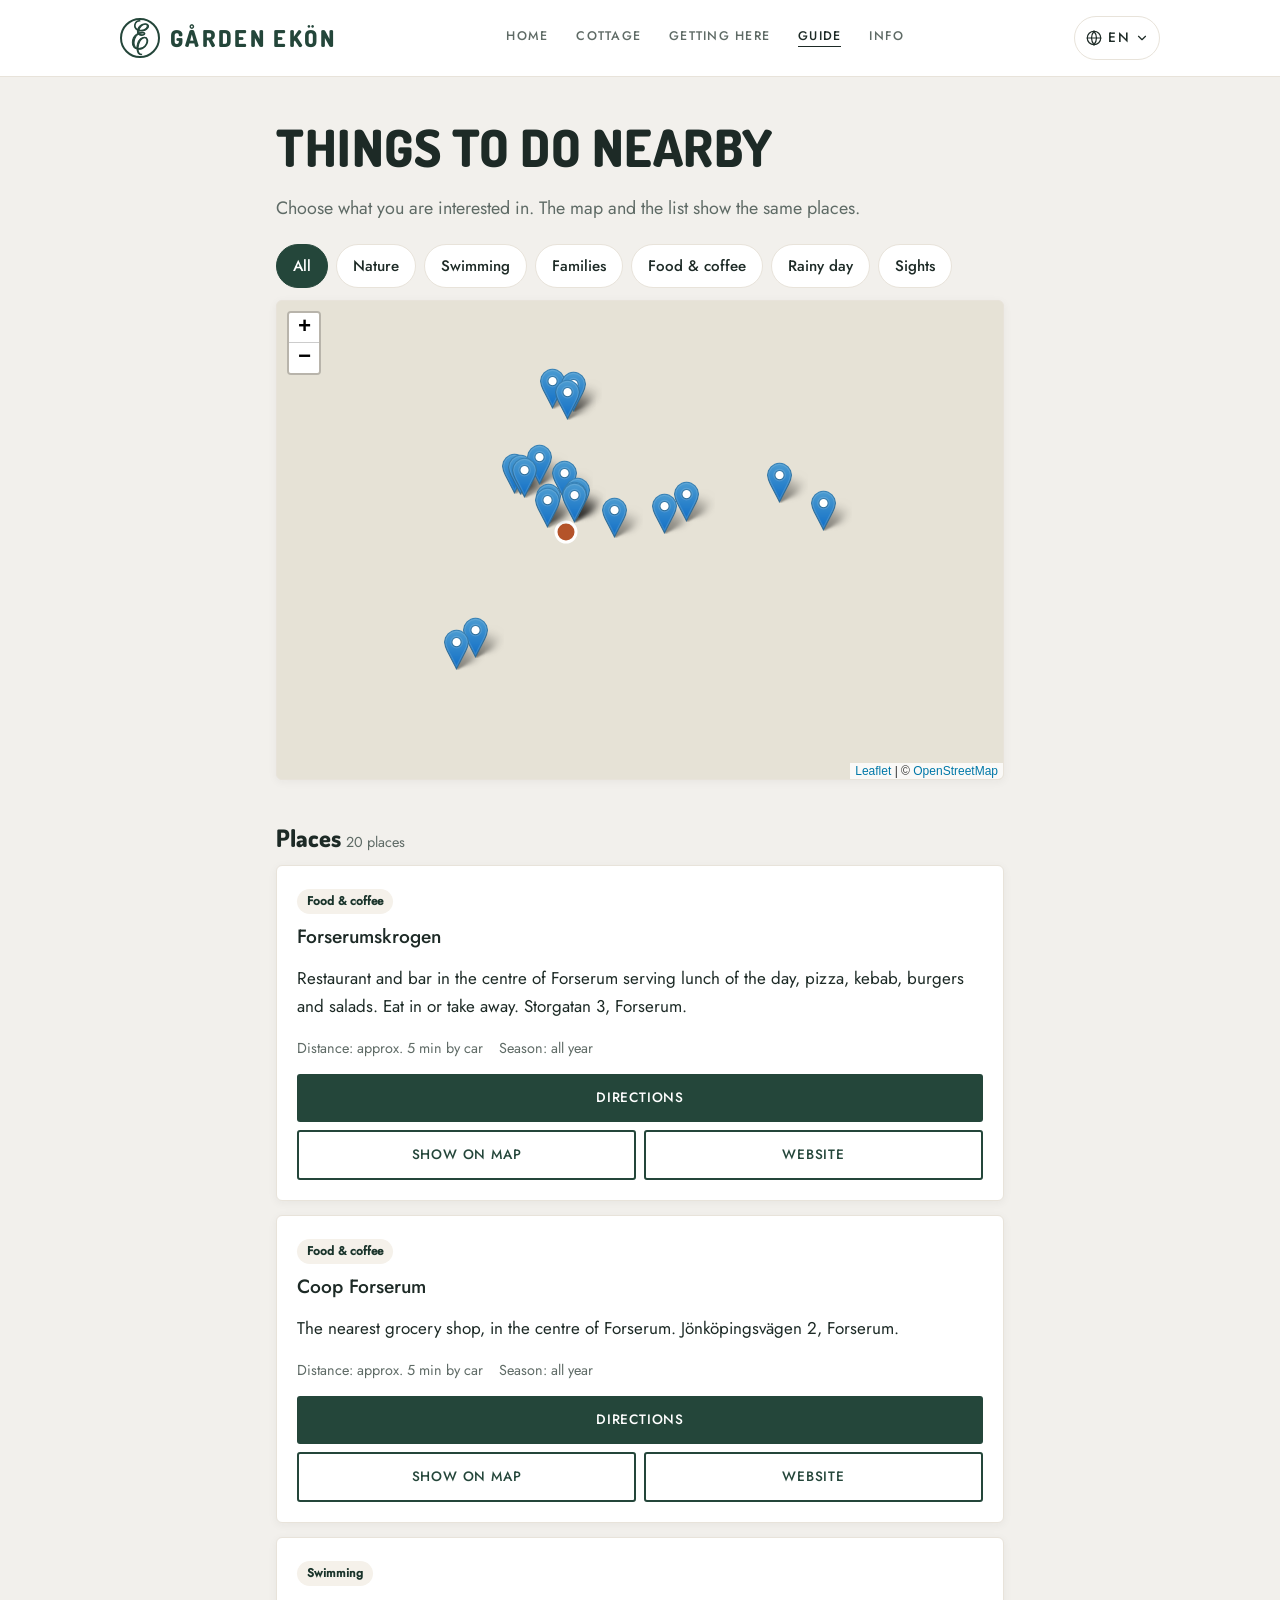
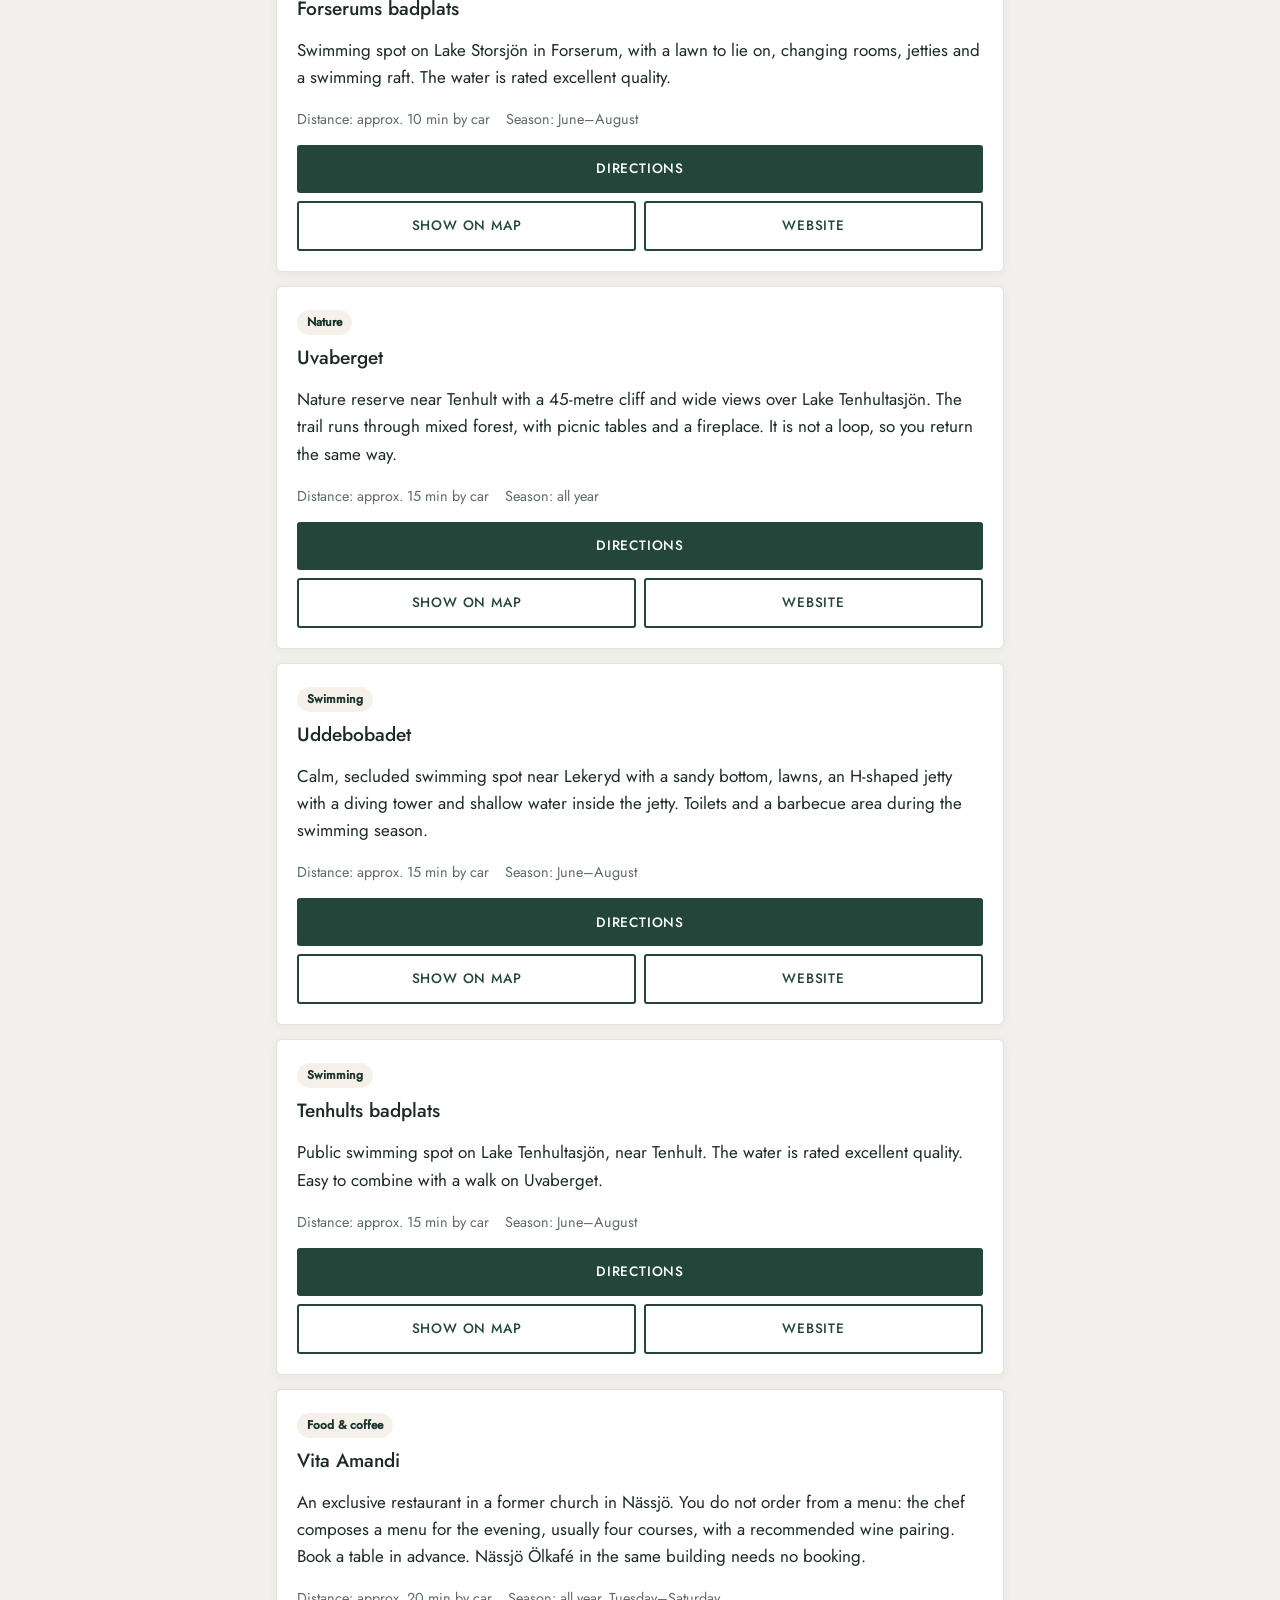
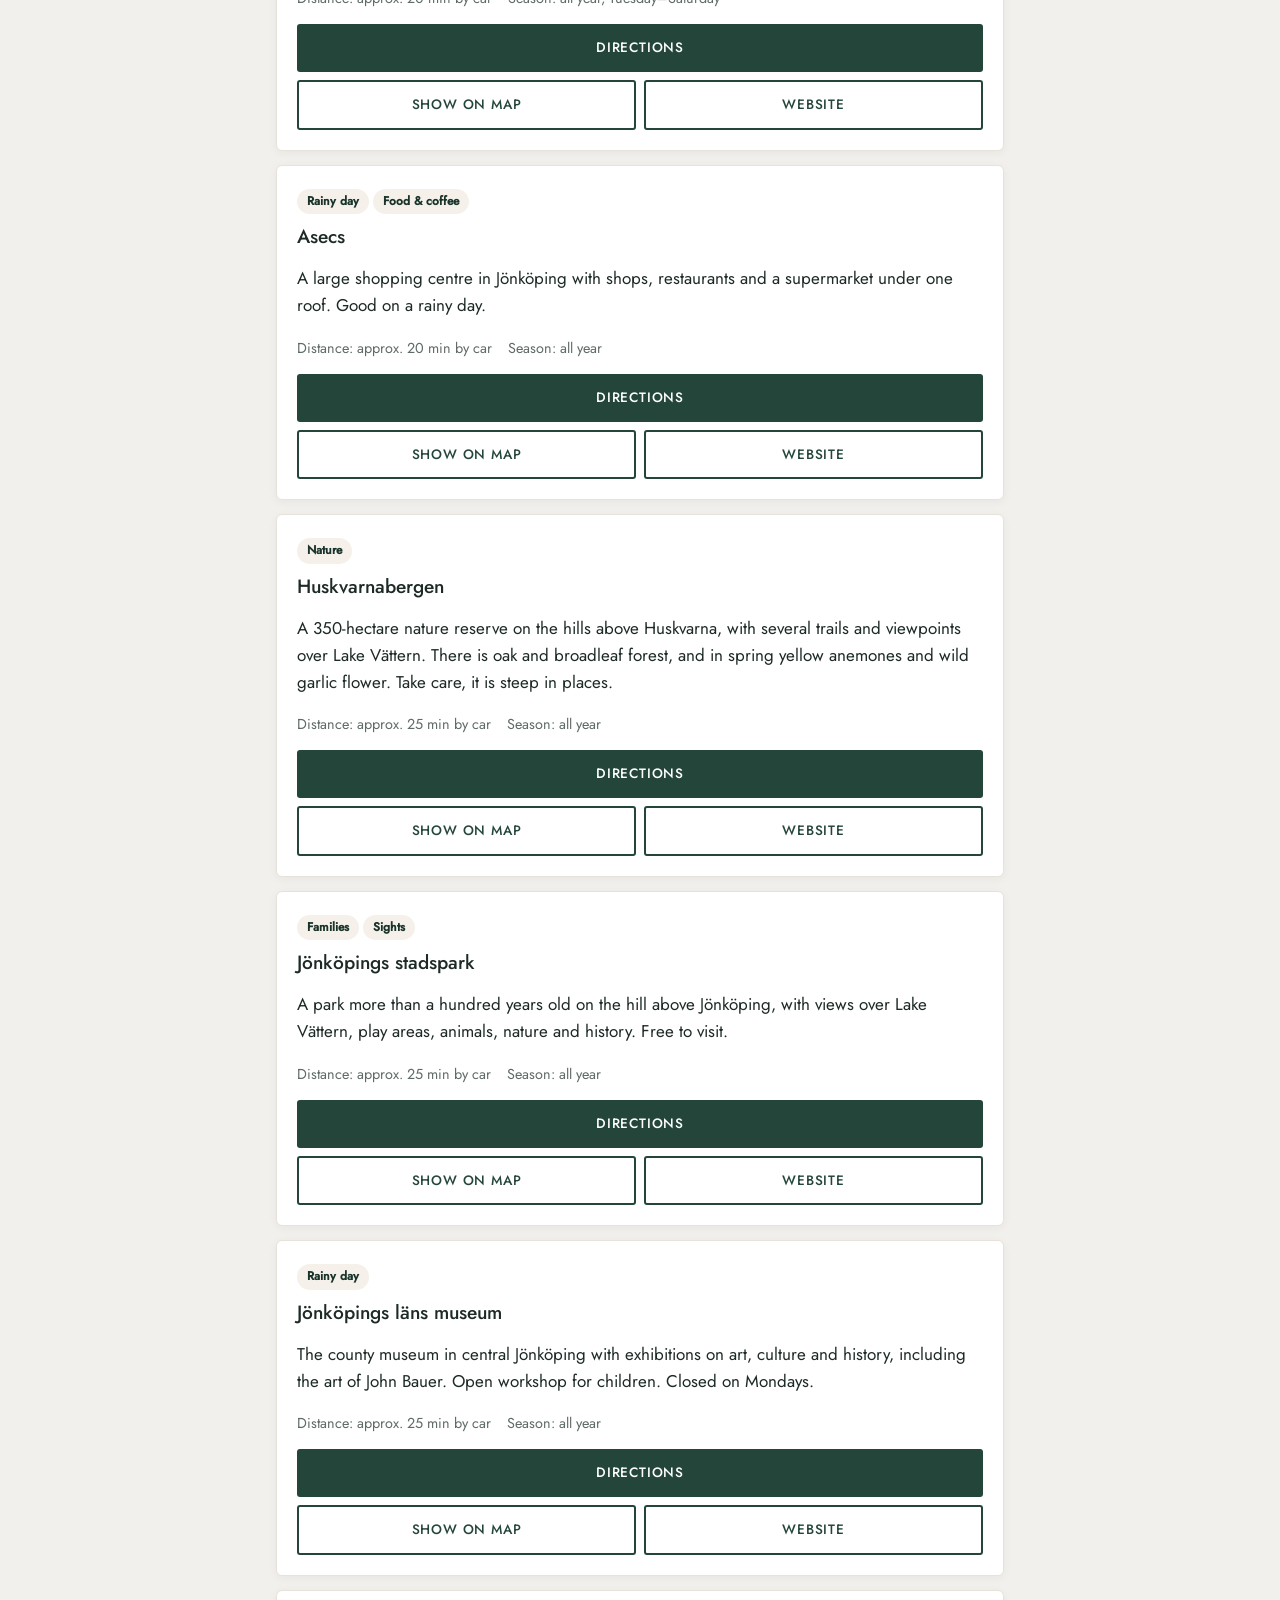
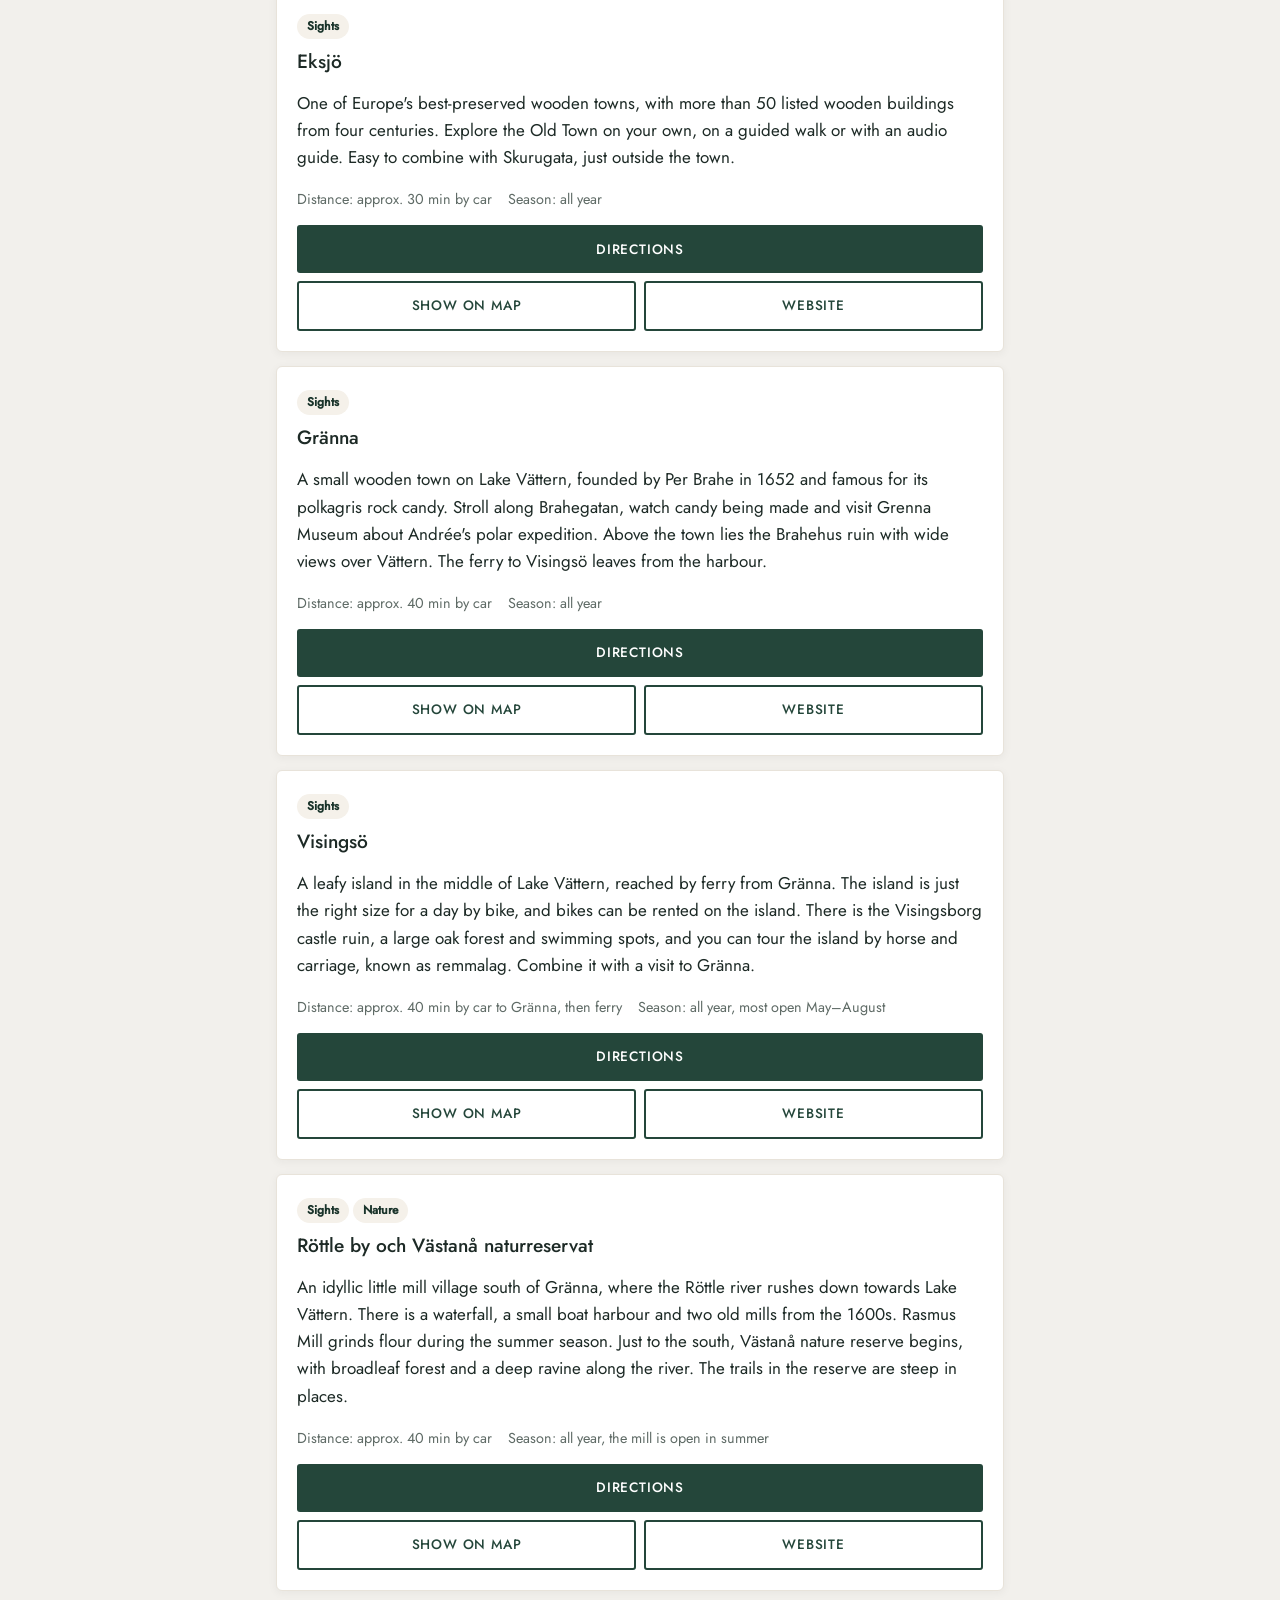
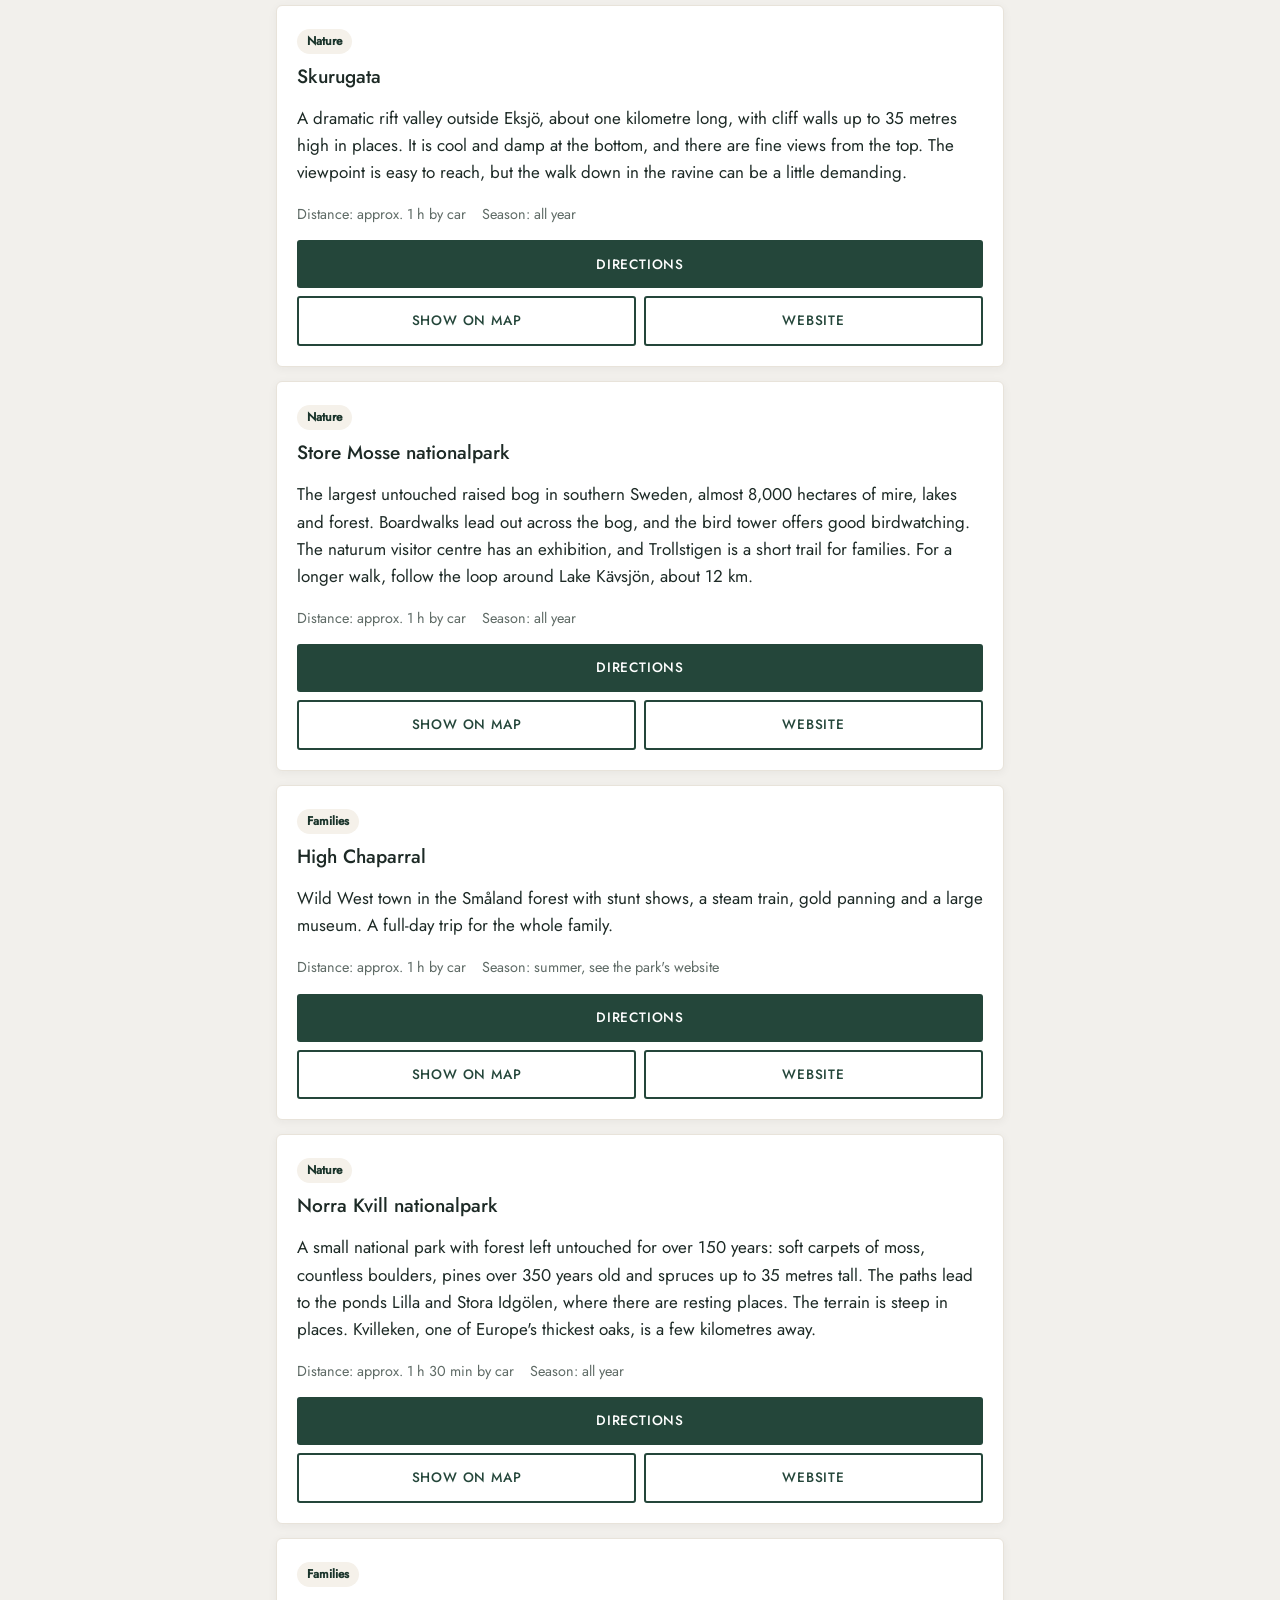
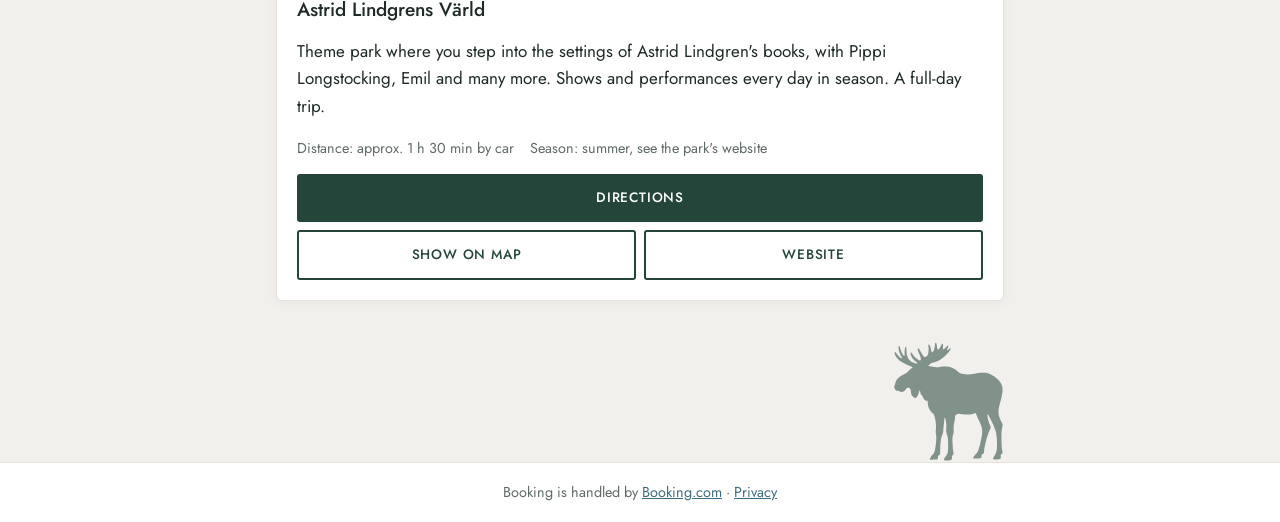
==== commit 2544fe55: "Djursiluetter ovanför sidfoten på fem sidor Räv (Hitta hit), älg (Guide), ekorre (Stugan), hare (Inf" ====
--- a/guide.html
+++ b/guide.html
@@ -69,6 +69,7 @@
     <h2><span data-t="guide.lista">Platser</span> <span class="liten-text" id="antal" aria-live="polite"></span></h2>
     <p class="meddelande" id="meddelande" aria-live="polite" data-t="guide.laddar">Laddar platser …</p>
     <ul class="platslista" id="platslista"></ul>
+    <div class="djur" aria-hidden="true"><svg viewBox="0 0 247 268" width="111" height="121" fill="currentColor" fill-rule="evenodd" focusable="false"><g transform="matrix(-1 0 0 1 247 0)"><path d="M119.1 264.5C116.2 263.7 115 261.5 115.7 258.3C116.3 255.4 116.1 254.7 114.2 253.7C112.5 252.9 112 250.7 112.6 247.2C113.5 241.9 113.8 239.9 114 235.2C114.1 232.6 114.4 228.7 114.5 226.8C115.1 218.1 114.8 212.3 113.5 208.5C111.9 203.6 112 204.2 112.1 195.8C112.1 188.5 112.1 188 111.5 185.5C109.7 177.1 109.3 174.8 109 169.8C108.7 165.1 108.5 164.6 105.8 162.7C103.3 161 102.6 160.9 97.6 161.6C88.9 162.7 87.3 162.9 81.4 162.9C75.8 162.9 75.1 162.8 72.2 162.2C68.7 161.4 66.3 160.8 64.9 160.2C63.4 159.5 63.1 159.6 62.6 160.8C62 162 60.7 165.2 60.1 166.9C59.9 167.4 59.4 168.5 59.1 169.2C57.3 173 56.4 175.1 55.4 177C54.8 178.2 54 179.9 53.6 180.8C53.3 181.6 52.5 183.4 52 184.6C49.6 190.3 49.1 192.3 48.7 197.1C48.1 205.2 48.9 211.2 53 228.4C55 237 58 245.1 60.1 247.8C60.6 248.5 62 250.1 63.1 251.2C65.2 253.4 67.5 256.6 68.4 258.7C68.8 259.8 68.8 259.8 68.3 260.3C67.7 260.9 67.6 260.9 61.3 260.9C53.2 260.9 51.9 260.6 50.7 258.8C50 257.7 50 257.5 50.1 255.5C50.2 254 50.1 253.3 49.9 252.8C49.6 252.1 47.7 251 47 251C46.8 251 46.3 250.6 45.8 250.2C44.9 249.2 44.6 248 44.2 243.2C44.1 241.3 43.8 238.8 43.6 237.9C43.4 236.9 43.1 235.3 42.9 234.2C42.7 233.2 42.3 231.3 42 230C41.7 228.7 41.2 226.7 41 225.6C40.7 224.5 40.4 223.1 40.2 222.5C40.1 221.9 39.7 220.6 39.5 219.6C39.3 218.7 38.8 216.9 38.5 215.8C38.2 214.6 37.8 213.3 37.6 212.8C37.4 212.3 37.1 211.6 37 211.1C36.9 210.5 36.5 209.4 36.1 208.4C34.6 204.4 34.2 203.3 34 202.7C33.9 202.4 33.4 201.3 32.9 200.2C30.8 195.7 30.2 194.4 30 193.2C29.7 191.7 29.9 189.2 30.4 188.2C30.6 187.9 30.9 187.1 31.1 186.6C31.5 185.4 33.2 181.3 33.5 180.6C34.6 178.3 37 167.3 37 164.3C37 161.1 36 161.8 33.5 166.8C33 167.6 32.3 168.9 31.9 169.6C31.2 170.8 26.9 179.3 25.3 182.8C24.9 183.6 24.2 185.2 23.7 186.2C22.6 188.5 22.3 189.3 21.9 190.9C21.7 191.6 21.3 192.7 21 193.4C17.4 202.4 17.3 202.8 16.2 214.8C15.7 220.7 15.5 229.6 15.7 235.5C16.1 244.4 17.1 248.2 19.8 252.5C21.5 255.1 24.3 260.4 24.3 261.2C24.3 262.9 24.1 262.9 17.8 262.8C7.8 262.8 6.3 261.7 7.2 255.4C7.6 252.8 7.4 252.2 5.6 251.2C3 249.9 2.7 247.5 4.4 240.1C5.6 234.8 6.1 206.2 5.2 198.9C4.7 195.7 4.6 194.8 3.5 190C2.5 185.8 2.8 184.3 5.6 179.4C8.1 175 9 173 10.5 168.1C11.9 163.6 12.1 161.9 12.1 156.5C12.1 151 12.1 150.8 10 142.2C9.7 141.1 9.3 139.4 9.1 138.5C8.9 137.7 8.6 136.8 8.5 136.5C8.3 136.2 7.8 134.1 6.5 128.5C6.2 127.3 5.8 125.7 5.6 124.9C5.4 124 5.1 122.5 4.9 121.4C4.7 120.3 4.4 118.8 4.3 118.1C2.8 110.5 2.9 104.3 4.6 98.5C6.2 92.9 10.7 87 18.6 80.5C22.7 77 29.9 72.9 33.3 72C33.9 71.8 34.9 71.6 35.5 71.4C38.9 70.4 41.3 70.1 47.9 70.1C55.1 70.1 56 70.3 66.6 72.4C77.7 74.6 90.9 74.1 96.9 71.2C99.1 70.1 99.3 70 105.8 64.8C106.6 64.1 107.8 63.2 108.2 63C108.7 62.7 109.6 62.2 110.1 61.9C111.4 61.1 115.6 59 115.9 59C116 59 116.6 58.8 117.1 58.5C117.7 58.2 118.3 58 118.6 58C118.8 58 119.6 57.8 120.4 57.5C123.5 56.5 126.6 56.1 131.5 56.2C136 56.2 137.7 56.4 145.5 57.6C149.9 58.3 155.7 57.8 161 56.1C162.2 55.7 164.1 55.4 165.4 55.3C169.1 55 169.1 54.6 165.5 51.5C162.9 49.2 161.5 48.5 159.3 47.9C155.4 46.9 154 46.5 152.8 46C152 45.7 151 45.4 150.6 45.2C150.2 45.1 149.3 44.7 148.6 44.4C147.9 44.1 146.8 43.5 146.1 43.2C141 40.9 135.2 36.6 130.2 31.6C126.6 28.1 120.4 20.8 120 19.8C119.9 19.5 119.7 19.2 119.5 19.1C119.2 18.9 118.5 16.6 118.6 16.2C119 15.2 120.9 15.6 122.3 17C123.2 17.9 126.3 20 126.7 20C127.1 20 127.3 19.2 126.9 18.5C126.4 17.6 125.9 16.7 125.6 16.2C124.5 14.9 123.6 10.2 124.3 9.5C124.9 8.9 125.4 9.3 129.1 13.1C133.4 17.4 134.6 18.2 135.6 17.3C136.1 16.8 136.1 16.7 135.8 13.6C135.2 7.4 135.7 5.4 137.6 5.8C138.1 6 138.5 6.5 139.7 8.9C142.4 14.6 144.7 18 146.1 18.4C147.8 18.8 148.9 16.7 149.1 12.4C149.4 6.3 150.7 2.7 152.2 3.2C153.1 3.5 153.4 4.6 153.7 8.8C154.2 14 155.4 19 156.8 21.4C159.4 26 161.3 25.7 162 20.5C163.1 12.8 165.2 7 167 7C168.3 7 168.7 8.2 168.3 11.2C167 21.8 168 28.9 171.4 32.7C173.2 34.7 174.2 35.2 176.6 35C178.2 35 180.8 31.3 184.6 24.2C186.4 20.7 189.3 16.2 190.2 15.8C190.7 15.4 190.8 15.4 191.4 15.8C192.1 16.1 192.1 16.3 192.1 17.6C192 18.8 191.3 21.7 190.5 23.4C190.1 24.3 188.9 27.2 187.5 30.8C187.2 31.5 186.8 32.5 186.6 32.9C185.8 34.4 185 37.6 185 39.3C185 41.1 185.4 42 186.7 42.5C187.8 42.9 188.3 42.8 191 41.1C196 38.1 199.6 34.6 202.9 29.6C205.5 25.8 206.2 25 206.9 25C208.2 25 208.3 26.1 207.4 29.7C206.5 33 204.8 36.1 201.6 40C200.1 41.8 200.3 41.7 195.8 45.3C192.3 48.2 191.9 48.8 193.1 49.3C194.3 49.8 198.5 49.1 201.2 47.9C209.9 44.2 213.9 39.5 215.8 31.1C216.6 27.5 216.8 25.5 217 20.3C217.2 15.4 217.4 14.2 217.8 13.3C219.6 9.1 221.5 17.4 221.2 27.8C221 32 221.2 33 222 33C222.6 33 223.2 32.3 225.1 29.3C227.7 25.3 228.7 22.8 231.6 13.2C232.5 10.3 233.4 9.8 234.4 11.6C235.3 13.2 234.5 19.6 232.7 24.8C231.8 27.5 229.4 32.5 228 34.6C226.2 37.3 226.8 38.3 229.6 37.2C231.7 36.4 235.3 32.8 238.8 27.8C241.8 23.6 242.3 23.1 243 24C244.2 25.4 242.6 31 239.8 35.1C238.5 37.1 234.3 41.4 232.6 42.7C231.3 43.6 227.1 46.4 225.9 47.2C224.7 47.9 212.2 54 211.8 54C211.7 54 211.2 54.2 210.7 54.5C210.1 54.7 208.9 55.3 208 55.6C205 56.9 204.2 57.3 203.9 57.9C203.6 58.7 203.9 59 207 61.1C209.4 62.8 211.5 64.7 213.5 67.2C215.4 69.4 217.2 70.7 222.5 73.2C223.9 73.9 225.5 74.7 225.9 75C226.3 75.3 227.1 75.7 227.6 76.1C229.2 77 229.3 77 231.8 78.9C237.8 83.5 240.1 86.6 241.4 91.8C242 94.4 242.9 97.3 243.9 100C244.9 102.9 242.9 107.5 239.6 109.4C238.5 110 238.2 110.1 236.3 110.1C235.2 110 234.2 110.1 234.1 110.3C233.9 110.6 232.1 111.8 230.9 112.3C226.6 114.3 221.2 111.9 218.6 106.9C217.6 105.1 216.9 104.4 215.7 103.7C214.6 103.2 212.6 103.1 211.9 103.6C211.6 103.8 211.2 104 211 104C210.8 104 210.1 104.4 209.4 104.9C207.9 106.1 207.4 107.8 207 112.9C206.7 116.9 206.3 118.4 204.8 120.8C203.6 122.7 202.3 123.9 200.9 124.6C199.6 125.2 199.1 125.4 197.8 126.2L196.7 126.8L195.8 126C193.3 123.5 191.3 119.9 190 115.6C189.1 112.5 188 109.8 187.6 109.7C187.1 109.4 186.8 110 186.4 112.4C185.2 118.7 184.5 120.4 182.9 120.1C182.5 120 182.2 120.1 182.2 120.3C182.2 120.5 182 121.2 181.6 121.9C181.3 122.6 181 123.3 181 123.4C181 124 179.6 126.4 178.3 127.9C177.7 128.8 176.8 130 176.4 130.6C175.8 131.5 175.6 131.7 175 131.8C174.5 131.8 174.2 132 173.9 132.4C173.3 133.3 172.4 133.2 172.2 132.2C172 131.3 171.4 131.3 170.6 132.4C170 133.2 169.9 133.5 169.7 136.3C169.3 143.1 168.6 145.9 166.1 150.9C164.7 153.7 161.9 157.3 160 158.9C157.6 160.7 156 162.3 156 162.6C156 162.7 155.8 163.2 155.6 163.6C155.1 164.5 154.6 166.7 153.5 172C153.2 173.3 152.8 175.1 152.6 176C151.5 180.9 151 190.1 151.5 194.4C152.1 198.2 152 205.3 151.4 206.9C150.5 209.4 150.4 217.5 151.3 225C151.4 226.3 151.7 228.8 151.9 230.5C152.5 236.5 153.5 242.2 154.6 245.5C155.4 248.2 156.4 249.9 158.3 252C160.7 254.4 161.6 255.6 163.4 258.4C165.5 261.6 165.7 263 164.1 263.4C162.9 263.7 153.8 263.6 151.4 263.3C148.7 262.9 148.8 262.9 147.8 261.7C147 260.7 147 260.6 147 258C147 254.8 146.9 254.7 144.6 253.5C142 252.2 142.1 252.7 142 241.4C141.9 234.7 141.7 230.6 141.4 228.2C141.2 226.4 140.8 222.9 140.5 220.5C139.8 215.1 139 212 137.1 207.2C135.2 202.5 135.2 202.7 135 197.4C134.9 194.6 134.6 191 134.4 189.4C134.2 187.7 133.9 185.4 133.8 184.1C133.6 182.9 133.4 180.9 133.3 179.6C133.1 178.4 132.9 176.2 132.9 174.7C132.7 171.5 132 170 131.3 170.9C131 171.2 130.7 172 130.4 172.8C128.4 179.6 127.9 186 128.5 195.8C128.9 201.3 128.8 202.1 126 210C125.2 212.3 125 213.1 124.6 220.2C124.1 228.8 124.2 240.1 124.9 245.2C125.3 248.8 126.2 251.3 127.7 253C128.8 254.3 132 259.3 132.8 260.9C133.7 262.9 133.8 263.9 133 264.5C132.2 265.2 121.7 265.2 119.1 264.5Z"/></g></svg></div>
   </main>
 
   <footer class="sidfot">
--- a/css/style.css
+++ b/css/style.css
@@ -48,8 +48,9 @@
     --skog: #7fbf9c;
     --skog-mork: #a8d8bd;
     --sjo: #8cc0d6;
-    --boka: #c9602f;
-    --boka-mork: #b4532a;
+    /* Samma orange som i ljust läge, så att den vita texten får tillräcklig kontrast */
+    --boka: #b4532a;
+    --boka-mork: #93401e;
     --kant: #2c3430;
     --platshallare: #3a3219;
     --platshallare-kant: #9b8230;
@@ -60,7 +61,13 @@
 
 * { box-sizing: border-box; }
 
-html { -webkit-text-size-adjust: 100%; }
+html {
+  -webkit-text-size-adjust: 100%;
+  /* När man flyttar sig med tangentbordet ska det markerade aldrig hamna
+     bakom sidhuvudet eller menyraden längst ner. */
+  scroll-padding-top: calc(var(--huvud-hojd) + 12px);
+  scroll-padding-bottom: calc(var(--nav-hojd) + env(safe-area-inset-bottom) + 12px);
+}
 
 body {
   margin: 0;
@@ -774,6 +781,18 @@
 
 /* ---------- Sidfot ---------- */
 
+/* Djursiluett längst ner på vissa sidor, precis ovanför sidfoten. Ren dekoration:
+   dold för skärmläsare (aria-hidden) och klickar man på den händer inget. */
+.djur {
+  display: flex;
+  justify-content: flex-end;
+  margin: 40px 0 -32px;
+  color: var(--skog);
+  opacity: 0.55;
+  pointer-events: none;
+}
+.djur svg { display: block; max-width: 45%; height: auto; }
+
 .sidfot {
   background: var(--yta);
   border-top: 1px solid var(--kant);
@@ -782,6 +801,23 @@
   text-align: center;
 }
 .sidfot p { max-width: 760px; margin: 0 auto; padding: 18px 16px; }
+
+/* "Hoppa till innehållet": syns bara när man använder tangentbord */
+.hoppa {
+  position: absolute;
+  left: 12px;
+  top: -100px;
+  z-index: 2000;
+  padding: 12px 18px;
+  background: var(--yta);
+  color: var(--text);
+  border-radius: var(--radie-liten);
+  box-shadow: 0 4px 16px rgba(0, 0, 0, 0.25);
+  font-weight: 500;
+}
+.hoppa:focus { top: 12px; }
+/* Dit "Hoppa till innehållet" leder. Får fokus men ingen ram. */
+#innehall:focus { outline: none; }
 
 /* Syns bara för skärmläsare */
 .dold {
@@ -798,6 +834,11 @@
   outline-offset: 2px;
 }
 
+/* Över fotot på startsidan syns en vit fokusram bättre */
+.startsida .logga:focus-visible,
+.startsida .sprakknapp:focus-visible,
+.hjalte :focus-visible { outline-color: #fff; }
+
 @media (prefers-reduced-motion: reduce) {
   main { animation: none; }
   * { transition: none !important; }
@@ -807,6 +848,7 @@
 
 @media (min-width: 800px) {
   body { padding-bottom: 0; }
+  html { scroll-padding-top: 88px; scroll-padding-bottom: 12px; }
 
   .sidhuvud { --huvud-hojd: 76px; padding: 0 max(24px, calc((100% - 1040px) / 2)); }
 
@@ -830,6 +872,7 @@
   .huvudmeny a .ikon { display: none; }
   .huvudmeny a:hover { color: var(--text); }
   .startsida .huvudmeny a { color: rgba(255, 255, 255, 0.85); }
+  .startsida .huvudmeny a:focus-visible { outline-color: #fff; }
   .startsida .huvudmeny a:hover,
   .startsida .huvudmeny a[aria-current="page"] { color: #fff; }
 
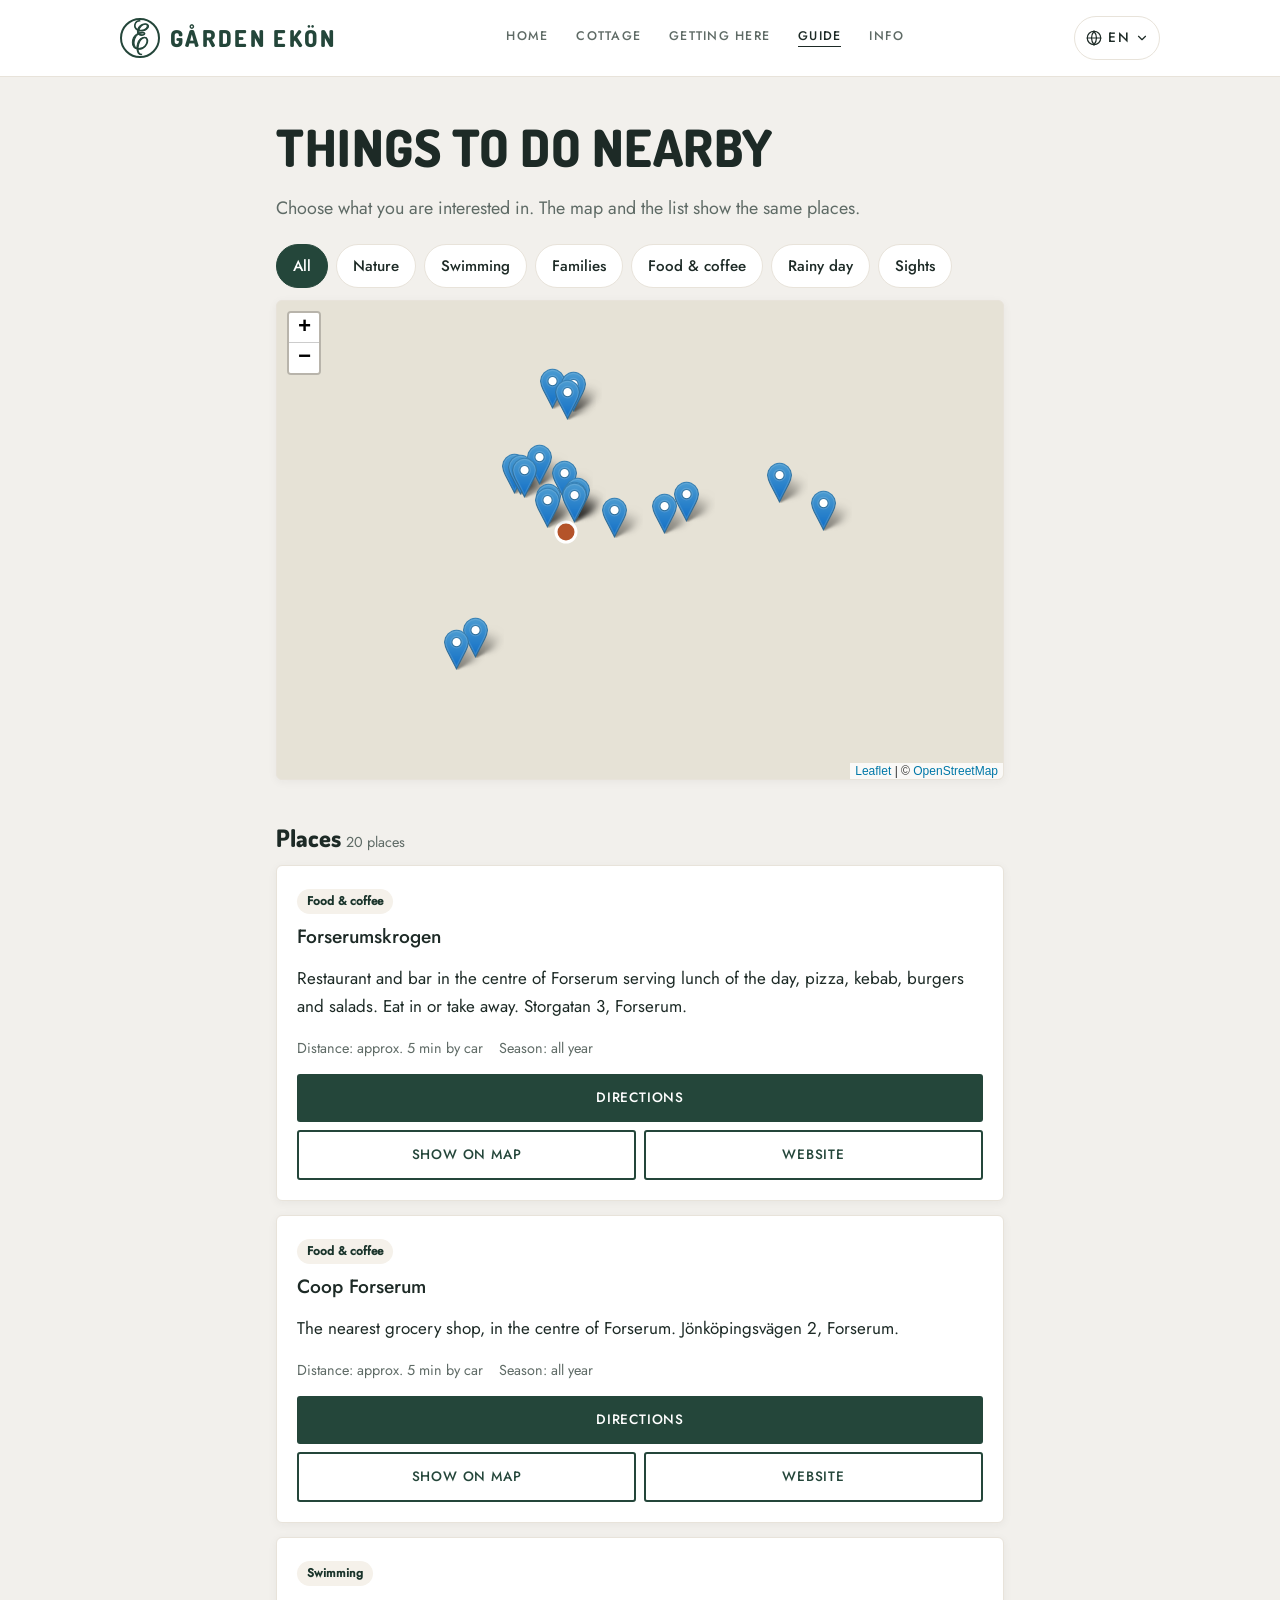
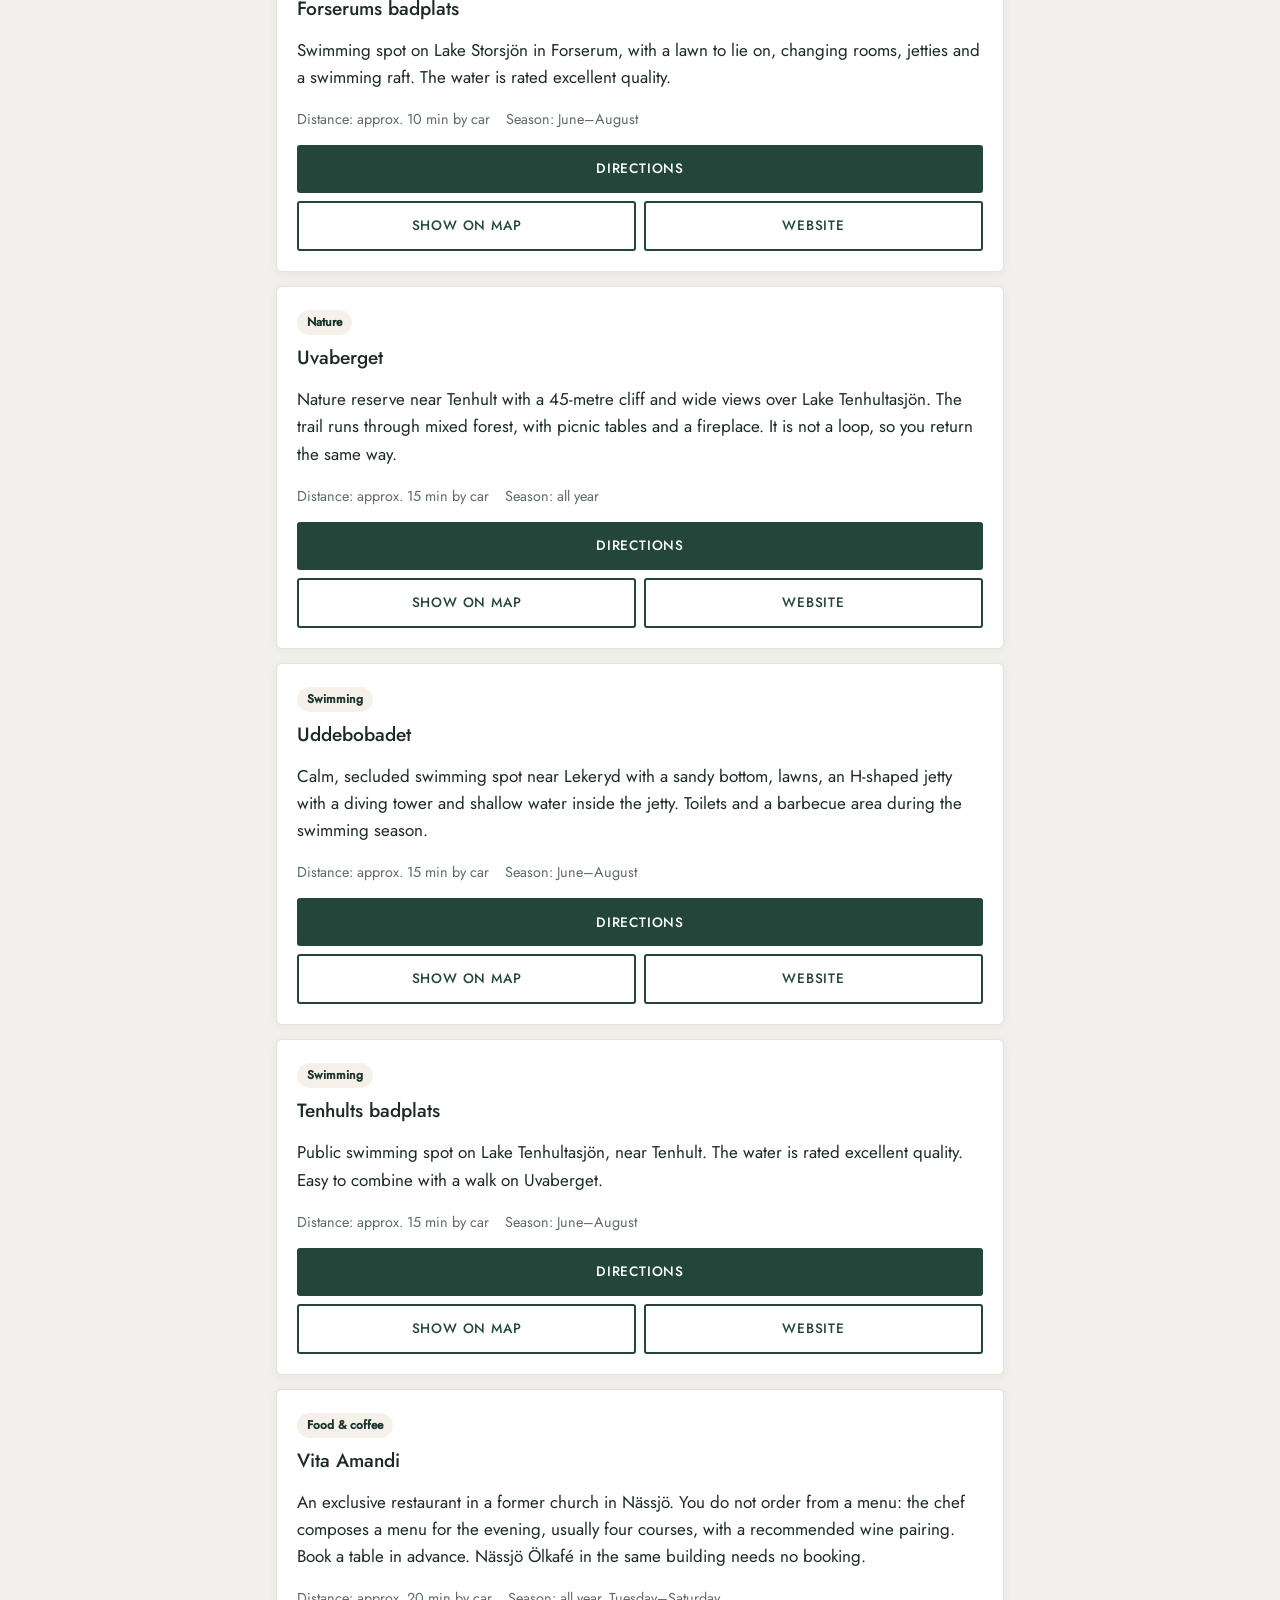
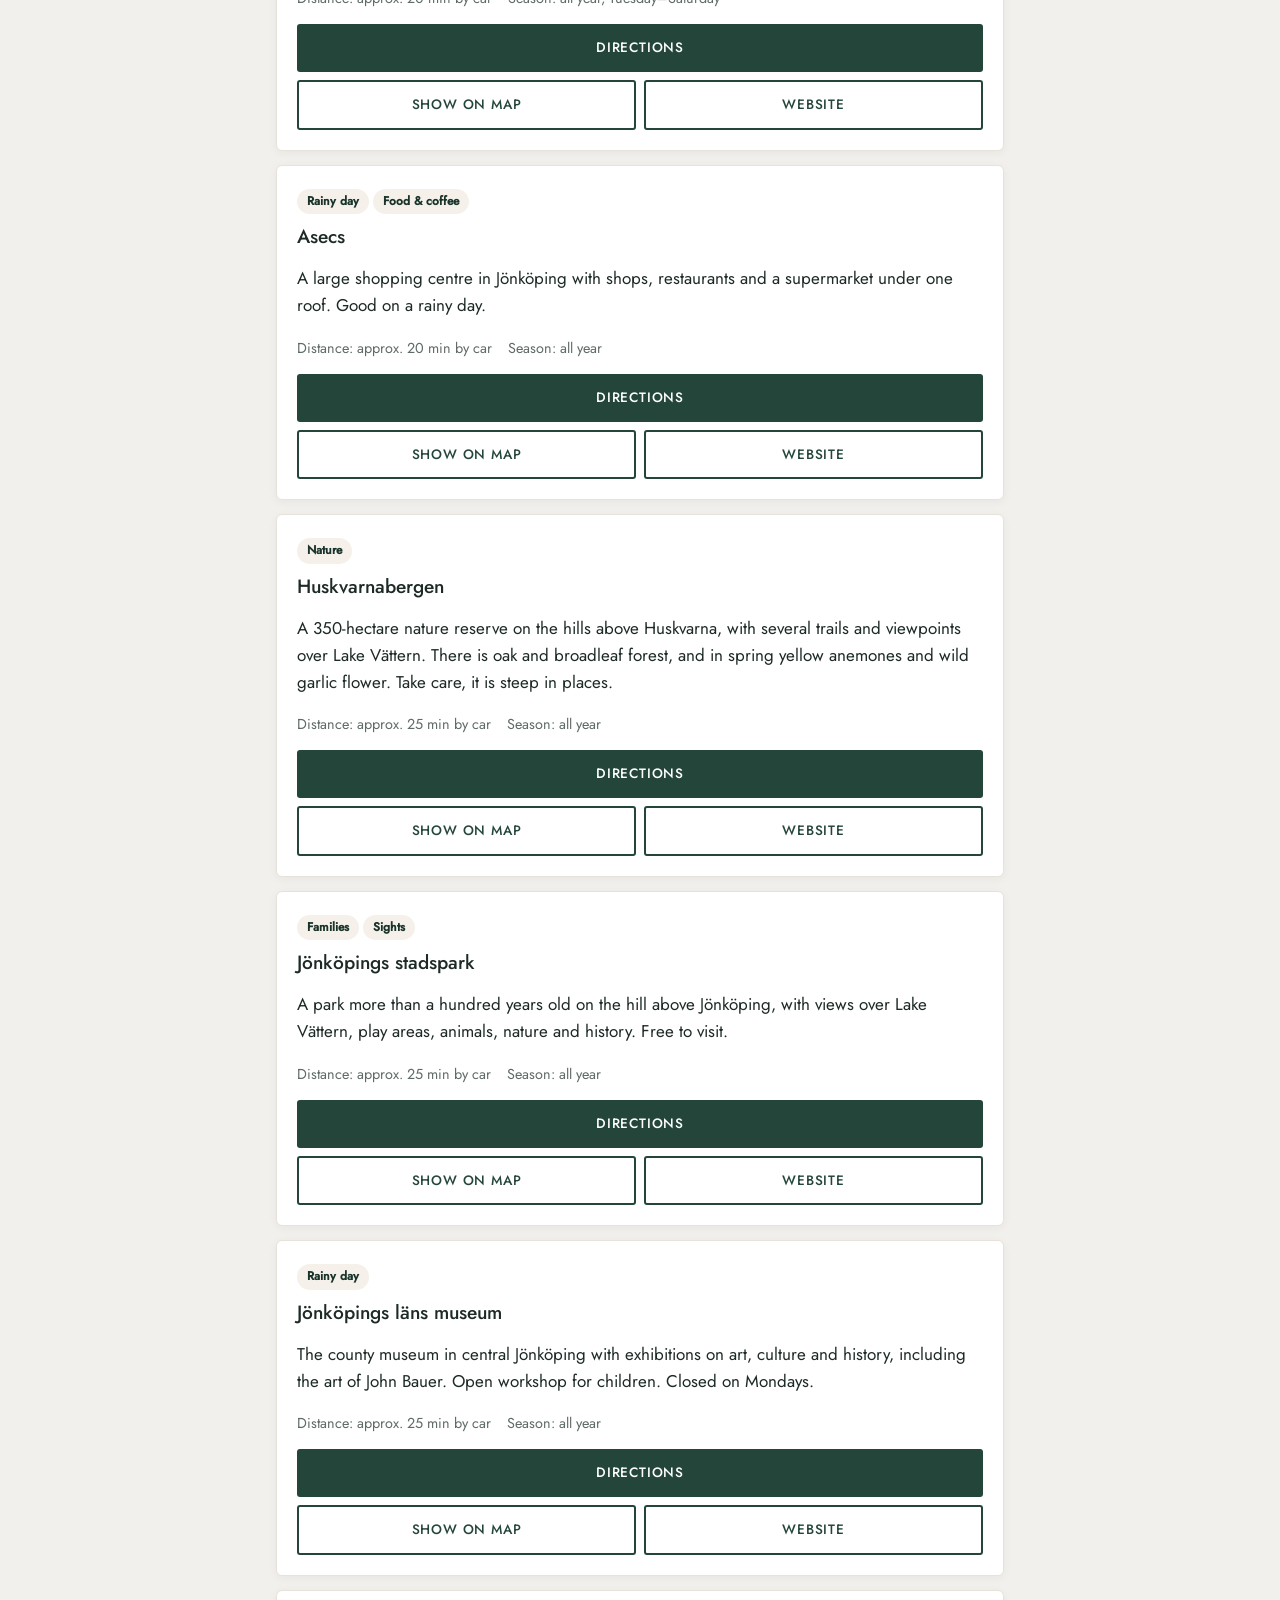
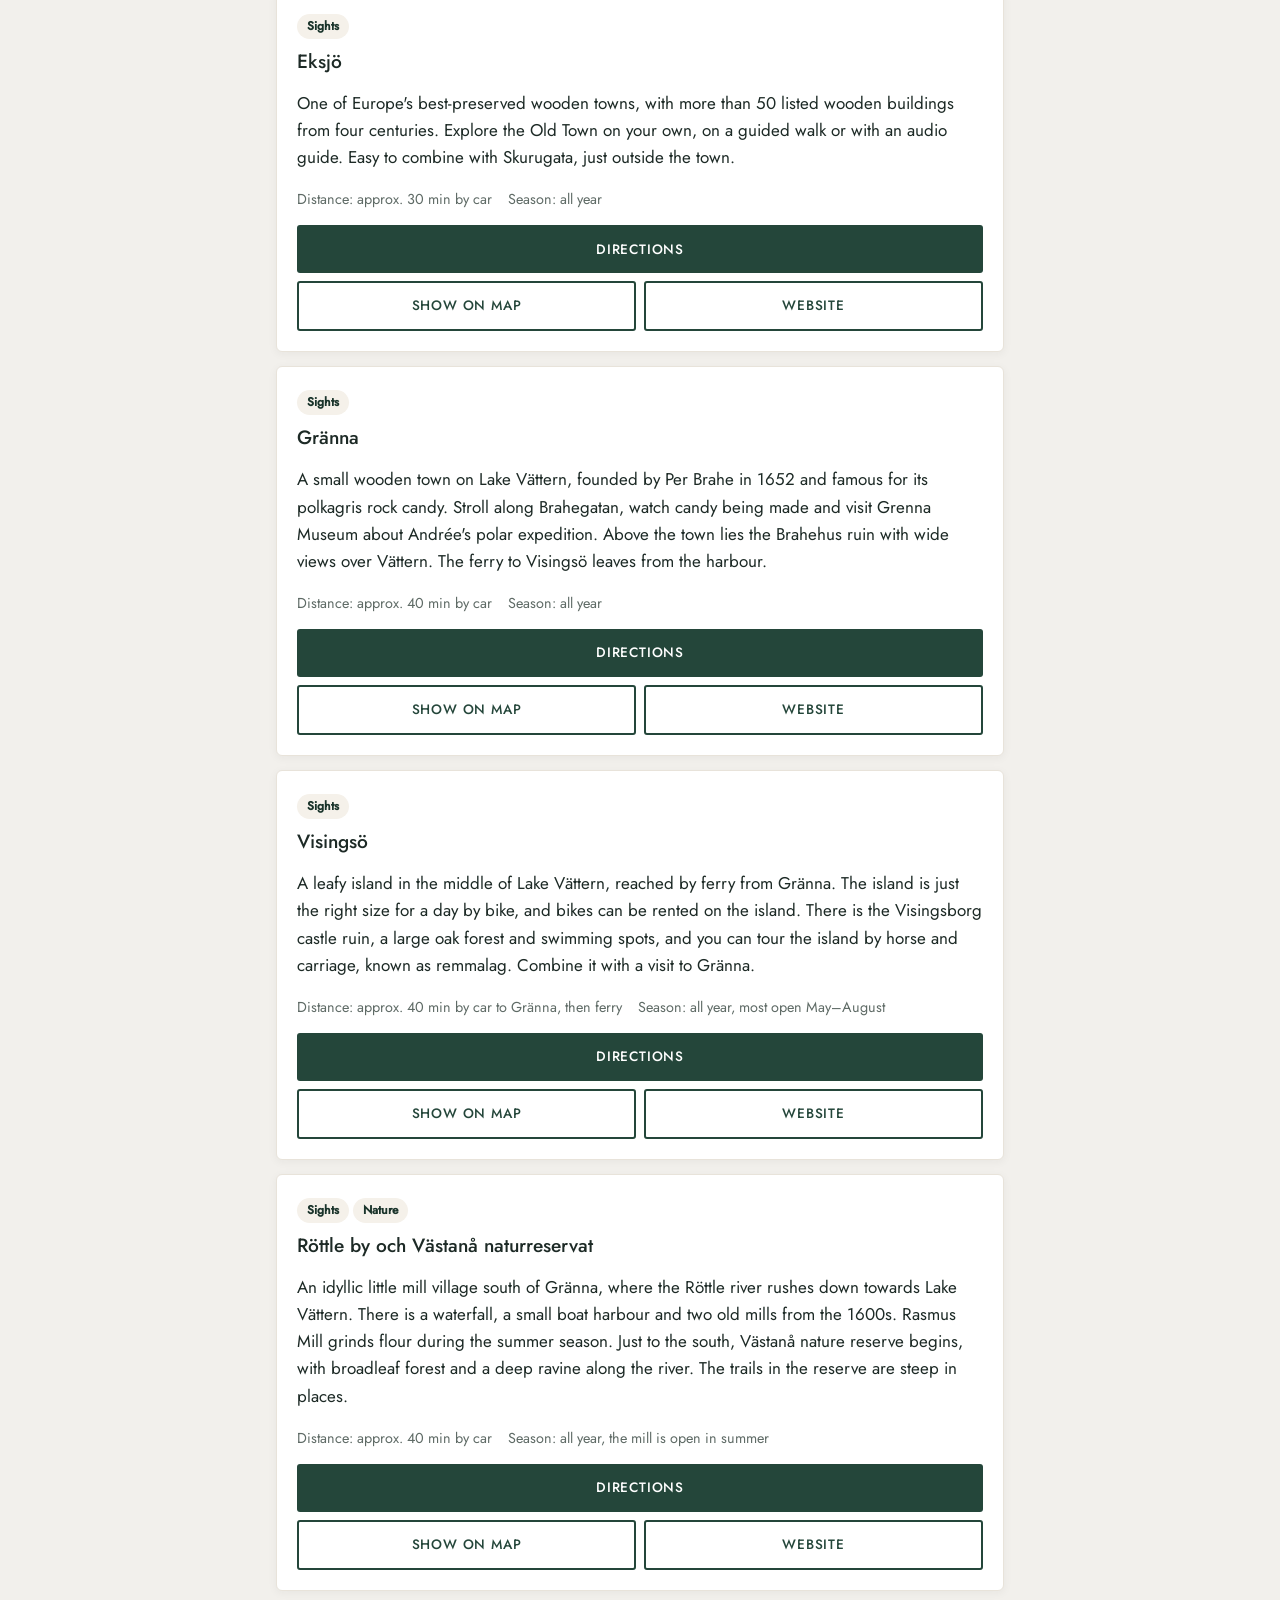
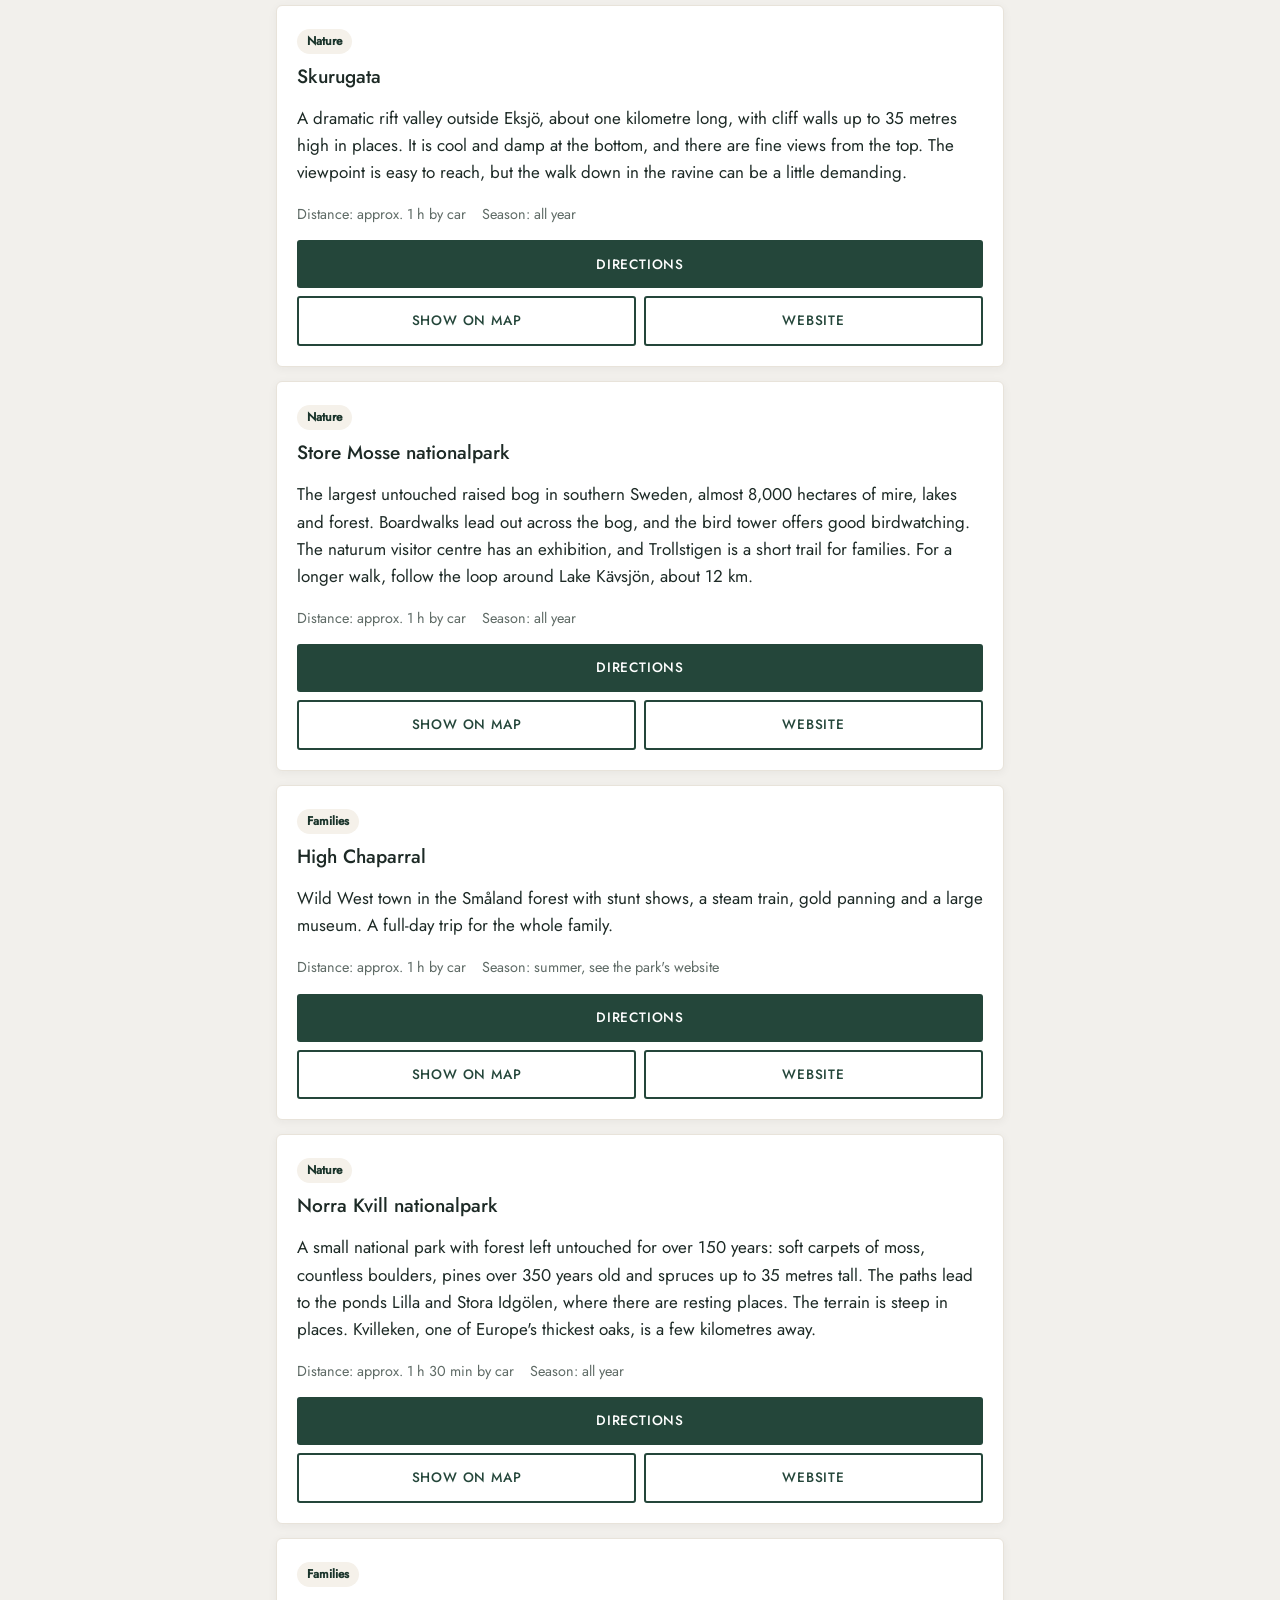
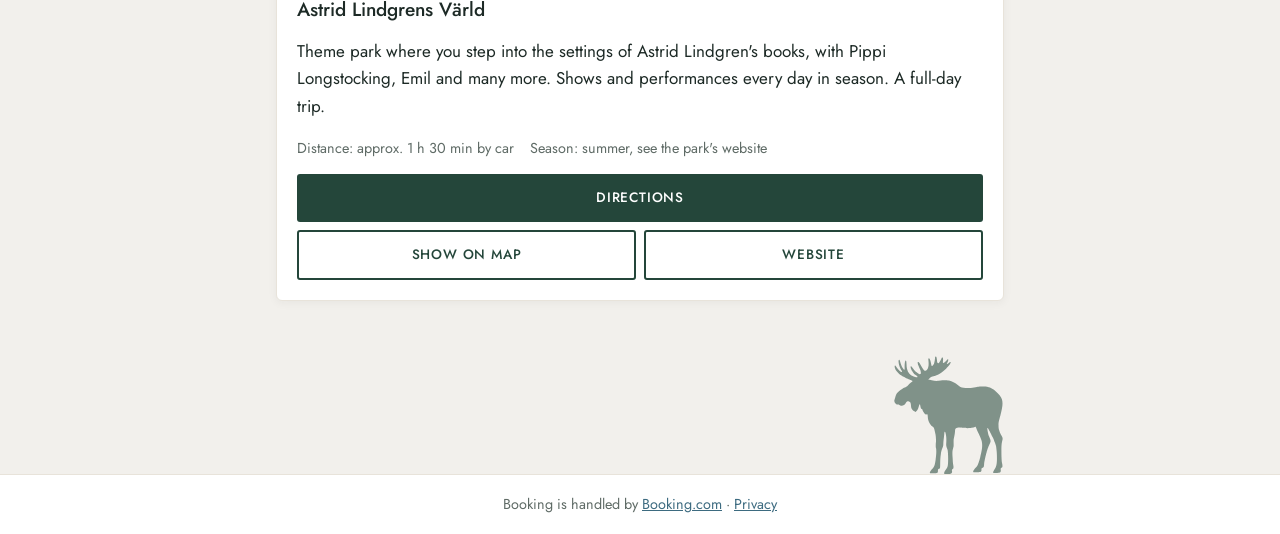
==== commit 6ff57fd7: "Djuren står på sidfotens linje och alla tittar åt vänster Siluetternas ruta slutar nu precis vid föt" ====
--- a/guide.html
+++ b/guide.html
@@ -69,8 +69,9 @@
     <h2><span data-t="guide.lista">Platser</span> <span class="liten-text" id="antal" aria-live="polite"></span></h2>
     <p class="meddelande" id="meddelande" aria-live="polite" data-t="guide.laddar">Laddar platser …</p>
     <ul class="platslista" id="platslista"></ul>
-    <div class="djur" aria-hidden="true"><svg viewBox="0 0 247 268" width="111" height="121" fill="currentColor" fill-rule="evenodd" focusable="false"><g transform="matrix(-1 0 0 1 247 0)"><path d="M119.1 264.5C116.2 263.7 115 261.5 115.7 258.3C116.3 255.4 116.1 254.7 114.2 253.7C112.5 252.9 112 250.7 112.6 247.2C113.5 241.9 113.8 239.9 114 235.2C114.1 232.6 114.4 228.7 114.5 226.8C115.1 218.1 114.8 212.3 113.5 208.5C111.9 203.6 112 204.2 112.1 195.8C112.1 188.5 112.1 188 111.5 185.5C109.7 177.1 109.3 174.8 109 169.8C108.7 165.1 108.5 164.6 105.8 162.7C103.3 161 102.6 160.9 97.6 161.6C88.9 162.7 87.3 162.9 81.4 162.9C75.8 162.9 75.1 162.8 72.2 162.2C68.7 161.4 66.3 160.8 64.9 160.2C63.4 159.5 63.1 159.6 62.6 160.8C62 162 60.7 165.2 60.1 166.9C59.9 167.4 59.4 168.5 59.1 169.2C57.3 173 56.4 175.1 55.4 177C54.8 178.2 54 179.9 53.6 180.8C53.3 181.6 52.5 183.4 52 184.6C49.6 190.3 49.1 192.3 48.7 197.1C48.1 205.2 48.9 211.2 53 228.4C55 237 58 245.1 60.1 247.8C60.6 248.5 62 250.1 63.1 251.2C65.2 253.4 67.5 256.6 68.4 258.7C68.8 259.8 68.8 259.8 68.3 260.3C67.7 260.9 67.6 260.9 61.3 260.9C53.2 260.9 51.9 260.6 50.7 258.8C50 257.7 50 257.5 50.1 255.5C50.2 254 50.1 253.3 49.9 252.8C49.6 252.1 47.7 251 47 251C46.8 251 46.3 250.6 45.8 250.2C44.9 249.2 44.6 248 44.2 243.2C44.1 241.3 43.8 238.8 43.6 237.9C43.4 236.9 43.1 235.3 42.9 234.2C42.7 233.2 42.3 231.3 42 230C41.7 228.7 41.2 226.7 41 225.6C40.7 224.5 40.4 223.1 40.2 222.5C40.1 221.9 39.7 220.6 39.5 219.6C39.3 218.7 38.8 216.9 38.5 215.8C38.2 214.6 37.8 213.3 37.6 212.8C37.4 212.3 37.1 211.6 37 211.1C36.9 210.5 36.5 209.4 36.1 208.4C34.6 204.4 34.2 203.3 34 202.7C33.9 202.4 33.4 201.3 32.9 200.2C30.8 195.7 30.2 194.4 30 193.2C29.7 191.7 29.9 189.2 30.4 188.2C30.6 187.9 30.9 187.1 31.1 186.6C31.5 185.4 33.2 181.3 33.5 180.6C34.6 178.3 37 167.3 37 164.3C37 161.1 36 161.8 33.5 166.8C33 167.6 32.3 168.9 31.9 169.6C31.2 170.8 26.9 179.3 25.3 182.8C24.9 183.6 24.2 185.2 23.7 186.2C22.6 188.5 22.3 189.3 21.9 190.9C21.7 191.6 21.3 192.7 21 193.4C17.4 202.4 17.3 202.8 16.2 214.8C15.7 220.7 15.5 229.6 15.7 235.5C16.1 244.4 17.1 248.2 19.8 252.5C21.5 255.1 24.3 260.4 24.3 261.2C24.3 262.9 24.1 262.9 17.8 262.8C7.8 262.8 6.3 261.7 7.2 255.4C7.6 252.8 7.4 252.2 5.6 251.2C3 249.9 2.7 247.5 4.4 240.1C5.6 234.8 6.1 206.2 5.2 198.9C4.7 195.7 4.6 194.8 3.5 190C2.5 185.8 2.8 184.3 5.6 179.4C8.1 175 9 173 10.5 168.1C11.9 163.6 12.1 161.9 12.1 156.5C12.1 151 12.1 150.8 10 142.2C9.7 141.1 9.3 139.4 9.1 138.5C8.9 137.7 8.6 136.8 8.5 136.5C8.3 136.2 7.8 134.1 6.5 128.5C6.2 127.3 5.8 125.7 5.6 124.9C5.4 124 5.1 122.5 4.9 121.4C4.7 120.3 4.4 118.8 4.3 118.1C2.8 110.5 2.9 104.3 4.6 98.5C6.2 92.9 10.7 87 18.6 80.5C22.7 77 29.9 72.9 33.3 72C33.9 71.8 34.9 71.6 35.5 71.4C38.9 70.4 41.3 70.1 47.9 70.1C55.1 70.1 56 70.3 66.6 72.4C77.7 74.6 90.9 74.1 96.9 71.2C99.1 70.1 99.3 70 105.8 64.8C106.6 64.1 107.8 63.2 108.2 63C108.7 62.7 109.6 62.2 110.1 61.9C111.4 61.1 115.6 59 115.9 59C116 59 116.6 58.8 117.1 58.5C117.7 58.2 118.3 58 118.6 58C118.8 58 119.6 57.8 120.4 57.5C123.5 56.5 126.6 56.1 131.5 56.2C136 56.2 137.7 56.4 145.5 57.6C149.9 58.3 155.7 57.8 161 56.1C162.2 55.7 164.1 55.4 165.4 55.3C169.1 55 169.1 54.6 165.5 51.5C162.9 49.2 161.5 48.5 159.3 47.9C155.4 46.9 154 46.5 152.8 46C152 45.7 151 45.4 150.6 45.2C150.2 45.1 149.3 44.7 148.6 44.4C147.9 44.1 146.8 43.5 146.1 43.2C141 40.9 135.2 36.6 130.2 31.6C126.6 28.1 120.4 20.8 120 19.8C119.9 19.5 119.7 19.2 119.5 19.1C119.2 18.9 118.5 16.6 118.6 16.2C119 15.2 120.9 15.6 122.3 17C123.2 17.9 126.3 20 126.7 20C127.1 20 127.3 19.2 126.9 18.5C126.4 17.6 125.9 16.7 125.6 16.2C124.5 14.9 123.6 10.2 124.3 9.5C124.9 8.9 125.4 9.3 129.1 13.1C133.4 17.4 134.6 18.2 135.6 17.3C136.1 16.8 136.1 16.7 135.8 13.6C135.2 7.4 135.7 5.4 137.6 5.8C138.1 6 138.5 6.5 139.7 8.9C142.4 14.6 144.7 18 146.1 18.4C147.8 18.8 148.9 16.7 149.1 12.4C149.4 6.3 150.7 2.7 152.2 3.2C153.1 3.5 153.4 4.6 153.7 8.8C154.2 14 155.4 19 156.8 21.4C159.4 26 161.3 25.7 162 20.5C163.1 12.8 165.2 7 167 7C168.3 7 168.7 8.2 168.3 11.2C167 21.8 168 28.9 171.4 32.7C173.2 34.7 174.2 35.2 176.6 35C178.2 35 180.8 31.3 184.6 24.2C186.4 20.7 189.3 16.2 190.2 15.8C190.7 15.4 190.8 15.4 191.4 15.8C192.1 16.1 192.1 16.3 192.1 17.6C192 18.8 191.3 21.7 190.5 23.4C190.1 24.3 188.9 27.2 187.5 30.8C187.2 31.5 186.8 32.5 186.6 32.9C185.8 34.4 185 37.6 185 39.3C185 41.1 185.4 42 186.7 42.5C187.8 42.9 188.3 42.8 191 41.1C196 38.1 199.6 34.6 202.9 29.6C205.5 25.8 206.2 25 206.9 25C208.2 25 208.3 26.1 207.4 29.7C206.5 33 204.8 36.1 201.6 40C200.1 41.8 200.3 41.7 195.8 45.3C192.3 48.2 191.9 48.8 193.1 49.3C194.3 49.8 198.5 49.1 201.2 47.9C209.9 44.2 213.9 39.5 215.8 31.1C216.6 27.5 216.8 25.5 217 20.3C217.2 15.4 217.4 14.2 217.8 13.3C219.6 9.1 221.5 17.4 221.2 27.8C221 32 221.2 33 222 33C222.6 33 223.2 32.3 225.1 29.3C227.7 25.3 228.7 22.8 231.6 13.2C232.5 10.3 233.4 9.8 234.4 11.6C235.3 13.2 234.5 19.6 232.7 24.8C231.8 27.5 229.4 32.5 228 34.6C226.2 37.3 226.8 38.3 229.6 37.2C231.7 36.4 235.3 32.8 238.8 27.8C241.8 23.6 242.3 23.1 243 24C244.2 25.4 242.6 31 239.8 35.1C238.5 37.1 234.3 41.4 232.6 42.7C231.3 43.6 227.1 46.4 225.9 47.2C224.7 47.9 212.2 54 211.8 54C211.7 54 211.2 54.2 210.7 54.5C210.1 54.7 208.9 55.3 208 55.6C205 56.9 204.2 57.3 203.9 57.9C203.6 58.7 203.9 59 207 61.1C209.4 62.8 211.5 64.7 213.5 67.2C215.4 69.4 217.2 70.7 222.5 73.2C223.9 73.9 225.5 74.7 225.9 75C226.3 75.3 227.1 75.7 227.6 76.1C229.2 77 229.3 77 231.8 78.9C237.8 83.5 240.1 86.6 241.4 91.8C242 94.4 242.9 97.3 243.9 100C244.9 102.9 242.9 107.5 239.6 109.4C238.5 110 238.2 110.1 236.3 110.1C235.2 110 234.2 110.1 234.1 110.3C233.9 110.6 232.1 111.8 230.9 112.3C226.6 114.3 221.2 111.9 218.6 106.9C217.6 105.1 216.9 104.4 215.7 103.7C214.6 103.2 212.6 103.1 211.9 103.6C211.6 103.8 211.2 104 211 104C210.8 104 210.1 104.4 209.4 104.9C207.9 106.1 207.4 107.8 207 112.9C206.7 116.9 206.3 118.4 204.8 120.8C203.6 122.7 202.3 123.9 200.9 124.6C199.6 125.2 199.1 125.4 197.8 126.2L196.7 126.8L195.8 126C193.3 123.5 191.3 119.9 190 115.6C189.1 112.5 188 109.8 187.6 109.7C187.1 109.4 186.8 110 186.4 112.4C185.2 118.7 184.5 120.4 182.9 120.1C182.5 120 182.2 120.1 182.2 120.3C182.2 120.5 182 121.2 181.6 121.9C181.3 122.6 181 123.3 181 123.4C181 124 179.6 126.4 178.3 127.9C177.7 128.8 176.8 130 176.4 130.6C175.8 131.5 175.6 131.7 175 131.8C174.5 131.8 174.2 132 173.9 132.4C173.3 133.3 172.4 133.2 172.2 132.2C172 131.3 171.4 131.3 170.6 132.4C170 133.2 169.9 133.5 169.7 136.3C169.3 143.1 168.6 145.9 166.1 150.9C164.7 153.7 161.9 157.3 160 158.9C157.6 160.7 156 162.3 156 162.6C156 162.7 155.8 163.2 155.6 163.6C155.1 164.5 154.6 166.7 153.5 172C153.2 173.3 152.8 175.1 152.6 176C151.5 180.9 151 190.1 151.5 194.4C152.1 198.2 152 205.3 151.4 206.9C150.5 209.4 150.4 217.5 151.3 225C151.4 226.3 151.7 228.8 151.9 230.5C152.5 236.5 153.5 242.2 154.6 245.5C155.4 248.2 156.4 249.9 158.3 252C160.7 254.4 161.6 255.6 163.4 258.4C165.5 261.6 165.7 263 164.1 263.4C162.9 263.7 153.8 263.6 151.4 263.3C148.7 262.9 148.8 262.9 147.8 261.7C147 260.7 147 260.6 147 258C147 254.8 146.9 254.7 144.6 253.5C142 252.2 142.1 252.7 142 241.4C141.9 234.7 141.7 230.6 141.4 228.2C141.2 226.4 140.8 222.9 140.5 220.5C139.8 215.1 139 212 137.1 207.2C135.2 202.5 135.2 202.7 135 197.4C134.9 194.6 134.6 191 134.4 189.4C134.2 187.7 133.9 185.4 133.8 184.1C133.6 182.9 133.4 180.9 133.3 179.6C133.1 178.4 132.9 176.2 132.9 174.7C132.7 171.5 132 170 131.3 170.9C131 171.2 130.7 172 130.4 172.8C128.4 179.6 127.9 186 128.5 195.8C128.9 201.3 128.8 202.1 126 210C125.2 212.3 125 213.1 124.6 220.2C124.1 228.8 124.2 240.1 124.9 245.2C125.3 248.8 126.2 251.3 127.7 253C128.8 254.3 132 259.3 132.8 260.9C133.7 262.9 133.8 263.9 133 264.5C132.2 265.2 121.7 265.2 119.1 264.5Z"/></g></svg></div>
   </main>
+
+  <div class="djur" aria-hidden="true"><svg viewBox="0 0 247 265" width="111" height="119" fill="currentColor" fill-rule="evenodd" focusable="false"><g transform="matrix(-1 0 0 1 247 0)"><path d="M119.1 264.5C116.2 263.7 115 261.5 115.7 258.3C116.3 255.4 116.1 254.7 114.2 253.7C112.5 252.9 112 250.7 112.6 247.2C113.5 241.9 113.8 239.9 114 235.2C114.1 232.6 114.4 228.7 114.5 226.8C115.1 218.1 114.8 212.3 113.5 208.5C111.9 203.6 112 204.2 112.1 195.8C112.1 188.5 112.1 188 111.5 185.5C109.7 177.1 109.3 174.8 109 169.8C108.7 165.1 108.5 164.6 105.8 162.7C103.3 161 102.6 160.9 97.6 161.6C88.9 162.7 87.3 162.9 81.4 162.9C75.8 162.9 75.1 162.8 72.2 162.2C68.7 161.4 66.3 160.8 64.9 160.2C63.4 159.5 63.1 159.6 62.6 160.8C62 162 60.7 165.2 60.1 166.9C59.9 167.4 59.4 168.5 59.1 169.2C57.3 173 56.4 175.1 55.4 177C54.8 178.2 54 179.9 53.6 180.8C53.3 181.6 52.5 183.4 52 184.6C49.6 190.3 49.1 192.3 48.7 197.1C48.1 205.2 48.9 211.2 53 228.4C55 237 58 245.1 60.1 247.8C60.6 248.5 62 250.1 63.1 251.2C65.2 253.4 67.5 256.6 68.4 258.7C68.8 259.8 68.8 259.8 68.3 260.3C67.7 260.9 67.6 260.9 61.3 260.9C53.2 260.9 51.9 260.6 50.7 258.8C50 257.7 50 257.5 50.1 255.5C50.2 254 50.1 253.3 49.9 252.8C49.6 252.1 47.7 251 47 251C46.8 251 46.3 250.6 45.8 250.2C44.9 249.2 44.6 248 44.2 243.2C44.1 241.3 43.8 238.8 43.6 237.9C43.4 236.9 43.1 235.3 42.9 234.2C42.7 233.2 42.3 231.3 42 230C41.7 228.7 41.2 226.7 41 225.6C40.7 224.5 40.4 223.1 40.2 222.5C40.1 221.9 39.7 220.6 39.5 219.6C39.3 218.7 38.8 216.9 38.5 215.8C38.2 214.6 37.8 213.3 37.6 212.8C37.4 212.3 37.1 211.6 37 211.1C36.9 210.5 36.5 209.4 36.1 208.4C34.6 204.4 34.2 203.3 34 202.7C33.9 202.4 33.4 201.3 32.9 200.2C30.8 195.7 30.2 194.4 30 193.2C29.7 191.7 29.9 189.2 30.4 188.2C30.6 187.9 30.9 187.1 31.1 186.6C31.5 185.4 33.2 181.3 33.5 180.6C34.6 178.3 37 167.3 37 164.3C37 161.1 36 161.8 33.5 166.8C33 167.6 32.3 168.9 31.9 169.6C31.2 170.8 26.9 179.3 25.3 182.8C24.9 183.6 24.2 185.2 23.7 186.2C22.6 188.5 22.3 189.3 21.9 190.9C21.7 191.6 21.3 192.7 21 193.4C17.4 202.4 17.3 202.8 16.2 214.8C15.7 220.7 15.5 229.6 15.7 235.5C16.1 244.4 17.1 248.2 19.8 252.5C21.5 255.1 24.3 260.4 24.3 261.2C24.3 262.9 24.1 262.9 17.8 262.8C7.8 262.8 6.3 261.7 7.2 255.4C7.6 252.8 7.4 252.2 5.6 251.2C3 249.9 2.7 247.5 4.4 240.1C5.6 234.8 6.1 206.2 5.2 198.9C4.7 195.7 4.6 194.8 3.5 190C2.5 185.8 2.8 184.3 5.6 179.4C8.1 175 9 173 10.5 168.1C11.9 163.6 12.1 161.9 12.1 156.5C12.1 151 12.1 150.8 10 142.2C9.7 141.1 9.3 139.4 9.1 138.5C8.9 137.7 8.6 136.8 8.5 136.5C8.3 136.2 7.8 134.1 6.5 128.5C6.2 127.3 5.8 125.7 5.6 124.9C5.4 124 5.1 122.5 4.9 121.4C4.7 120.3 4.4 118.8 4.3 118.1C2.8 110.5 2.9 104.3 4.6 98.5C6.2 92.9 10.7 87 18.6 80.5C22.7 77 29.9 72.9 33.3 72C33.9 71.8 34.9 71.6 35.5 71.4C38.9 70.4 41.3 70.1 47.9 70.1C55.1 70.1 56 70.3 66.6 72.4C77.7 74.6 90.9 74.1 96.9 71.2C99.1 70.1 99.3 70 105.8 64.8C106.6 64.1 107.8 63.2 108.2 63C108.7 62.7 109.6 62.2 110.1 61.9C111.4 61.1 115.6 59 115.9 59C116 59 116.6 58.8 117.1 58.5C117.7 58.2 118.3 58 118.6 58C118.8 58 119.6 57.8 120.4 57.5C123.5 56.5 126.6 56.1 131.5 56.2C136 56.2 137.7 56.4 145.5 57.6C149.9 58.3 155.7 57.8 161 56.1C162.2 55.7 164.1 55.4 165.4 55.3C169.1 55 169.1 54.6 165.5 51.5C162.9 49.2 161.5 48.5 159.3 47.9C155.4 46.9 154 46.5 152.8 46C152 45.7 151 45.4 150.6 45.2C150.2 45.1 149.3 44.7 148.6 44.4C147.9 44.1 146.8 43.5 146.1 43.2C141 40.9 135.2 36.6 130.2 31.6C126.6 28.1 120.4 20.8 120 19.8C119.9 19.5 119.7 19.2 119.5 19.1C119.2 18.9 118.5 16.6 118.6 16.2C119 15.2 120.9 15.6 122.3 17C123.2 17.9 126.3 20 126.7 20C127.1 20 127.3 19.2 126.9 18.5C126.4 17.6 125.9 16.7 125.6 16.2C124.5 14.9 123.6 10.2 124.3 9.5C124.9 8.9 125.4 9.3 129.1 13.1C133.4 17.4 134.6 18.2 135.6 17.3C136.1 16.8 136.1 16.7 135.8 13.6C135.2 7.4 135.7 5.4 137.6 5.8C138.1 6 138.5 6.5 139.7 8.9C142.4 14.6 144.7 18 146.1 18.4C147.8 18.8 148.9 16.7 149.1 12.4C149.4 6.3 150.7 2.7 152.2 3.2C153.1 3.5 153.4 4.6 153.7 8.8C154.2 14 155.4 19 156.8 21.4C159.4 26 161.3 25.7 162 20.5C163.1 12.8 165.2 7 167 7C168.3 7 168.7 8.2 168.3 11.2C167 21.8 168 28.9 171.4 32.7C173.2 34.7 174.2 35.2 176.6 35C178.2 35 180.8 31.3 184.6 24.2C186.4 20.7 189.3 16.2 190.2 15.8C190.7 15.4 190.8 15.4 191.4 15.8C192.1 16.1 192.1 16.3 192.1 17.6C192 18.8 191.3 21.7 190.5 23.4C190.1 24.3 188.9 27.2 187.5 30.8C187.2 31.5 186.8 32.5 186.6 32.9C185.8 34.4 185 37.6 185 39.3C185 41.1 185.4 42 186.7 42.5C187.8 42.9 188.3 42.8 191 41.1C196 38.1 199.6 34.6 202.9 29.6C205.5 25.8 206.2 25 206.9 25C208.2 25 208.3 26.1 207.4 29.7C206.5 33 204.8 36.1 201.6 40C200.1 41.8 200.3 41.7 195.8 45.3C192.3 48.2 191.9 48.8 193.1 49.3C194.3 49.8 198.5 49.1 201.2 47.9C209.9 44.2 213.9 39.5 215.8 31.1C216.6 27.5 216.8 25.5 217 20.3C217.2 15.4 217.4 14.2 217.8 13.3C219.6 9.1 221.5 17.4 221.2 27.8C221 32 221.2 33 222 33C222.6 33 223.2 32.3 225.1 29.3C227.7 25.3 228.7 22.8 231.6 13.2C232.5 10.3 233.4 9.8 234.4 11.6C235.3 13.2 234.5 19.6 232.7 24.8C231.8 27.5 229.4 32.5 228 34.6C226.2 37.3 226.8 38.3 229.6 37.2C231.7 36.4 235.3 32.8 238.8 27.8C241.8 23.6 242.3 23.1 243 24C244.2 25.4 242.6 31 239.8 35.1C238.5 37.1 234.3 41.4 232.6 42.7C231.3 43.6 227.1 46.4 225.9 47.2C224.7 47.9 212.2 54 211.8 54C211.7 54 211.2 54.2 210.7 54.5C210.1 54.7 208.9 55.3 208 55.6C205 56.9 204.2 57.3 203.9 57.9C203.6 58.7 203.9 59 207 61.1C209.4 62.8 211.5 64.7 213.5 67.2C215.4 69.4 217.2 70.7 222.5 73.2C223.9 73.9 225.5 74.7 225.9 75C226.3 75.3 227.1 75.7 227.6 76.1C229.2 77 229.3 77 231.8 78.9C237.8 83.5 240.1 86.6 241.4 91.8C242 94.4 242.9 97.3 243.9 100C244.9 102.9 242.9 107.5 239.6 109.4C238.5 110 238.2 110.1 236.3 110.1C235.2 110 234.2 110.1 234.1 110.3C233.9 110.6 232.1 111.8 230.9 112.3C226.6 114.3 221.2 111.9 218.6 106.9C217.6 105.1 216.9 104.4 215.7 103.7C214.6 103.2 212.6 103.1 211.9 103.6C211.6 103.8 211.2 104 211 104C210.8 104 210.1 104.4 209.4 104.9C207.9 106.1 207.4 107.8 207 112.9C206.7 116.9 206.3 118.4 204.8 120.8C203.6 122.7 202.3 123.9 200.9 124.6C199.6 125.2 199.1 125.4 197.8 126.2L196.7 126.8L195.8 126C193.3 123.5 191.3 119.9 190 115.6C189.1 112.5 188 109.8 187.6 109.7C187.1 109.4 186.8 110 186.4 112.4C185.2 118.7 184.5 120.4 182.9 120.1C182.5 120 182.2 120.1 182.2 120.3C182.2 120.5 182 121.2 181.6 121.9C181.3 122.6 181 123.3 181 123.4C181 124 179.6 126.4 178.3 127.9C177.7 128.8 176.8 130 176.4 130.6C175.8 131.5 175.6 131.7 175 131.8C174.5 131.8 174.2 132 173.9 132.4C173.3 133.3 172.4 133.2 172.2 132.2C172 131.3 171.4 131.3 170.6 132.4C170 133.2 169.9 133.5 169.7 136.3C169.3 143.1 168.6 145.9 166.1 150.9C164.7 153.7 161.9 157.3 160 158.9C157.6 160.7 156 162.3 156 162.6C156 162.7 155.8 163.2 155.6 163.6C155.1 164.5 154.6 166.7 153.5 172C153.2 173.3 152.8 175.1 152.6 176C151.5 180.9 151 190.1 151.5 194.4C152.1 198.2 152 205.3 151.4 206.9C150.5 209.4 150.4 217.5 151.3 225C151.4 226.3 151.7 228.8 151.9 230.5C152.5 236.5 153.5 242.2 154.6 245.5C155.4 248.2 156.4 249.9 158.3 252C160.7 254.4 161.6 255.6 163.4 258.4C165.5 261.6 165.7 263 164.1 263.4C162.9 263.7 153.8 263.6 151.4 263.3C148.7 262.9 148.8 262.9 147.8 261.7C147 260.7 147 260.6 147 258C147 254.8 146.9 254.7 144.6 253.5C142 252.2 142.1 252.7 142 241.4C141.9 234.7 141.7 230.6 141.4 228.2C141.2 226.4 140.8 222.9 140.5 220.5C139.8 215.1 139 212 137.1 207.2C135.2 202.5 135.2 202.7 135 197.4C134.9 194.6 134.6 191 134.4 189.4C134.2 187.7 133.9 185.4 133.8 184.1C133.6 182.9 133.4 180.9 133.3 179.6C133.1 178.4 132.9 176.2 132.9 174.7C132.7 171.5 132 170 131.3 170.9C131 171.2 130.7 172 130.4 172.8C128.4 179.6 127.9 186 128.5 195.8C128.9 201.3 128.8 202.1 126 210C125.2 212.3 125 213.1 124.6 220.2C124.1 228.8 124.2 240.1 124.9 245.2C125.3 248.8 126.2 251.3 127.7 253C128.8 254.3 132 259.3 132.8 260.9C133.7 262.9 133.8 263.9 133 264.5C132.2 265.2 121.7 265.2 119.1 264.5Z"/></g></svg></div>
 
   <footer class="sidfot">
     <p><span data-t="sidfot.boka">Bokning sker via</span> <a href="https://www.booking.com/hotel/se/ekon-2.sv.html" target="_blank" rel="noopener">Booking.com</a> · <a href="integritet.html" data-t="sidfot.integritet">Integritet</a></p>
--- a/css/style.css
+++ b/css/style.css
@@ -781,12 +781,16 @@
 
 /* ---------- Sidfot ---------- */
 
-/* Djursiluett längst ner på vissa sidor, precis ovanför sidfoten. Ren dekoration:
-   dold för skärmläsare (aria-hidden) och klickar man på den händer inget. */
+/* Djursiluett längst ner på vissa sidor, stående på sidfotens linje. Den ligger
+   mellan main och sidfoten, så att den hamnar på linjen även på korta sidor.
+   Ren dekoration: dold för skärmläsare (aria-hidden) och går inte att klicka på. */
 .djur {
   display: flex;
   justify-content: flex-end;
-  margin: 40px 0 -32px;
+  width: 100%;
+  max-width: 760px;
+  margin: 8px auto 0;
+  padding: 0 16px;
   color: var(--skog);
   opacity: 0.55;
   pointer-events: none;
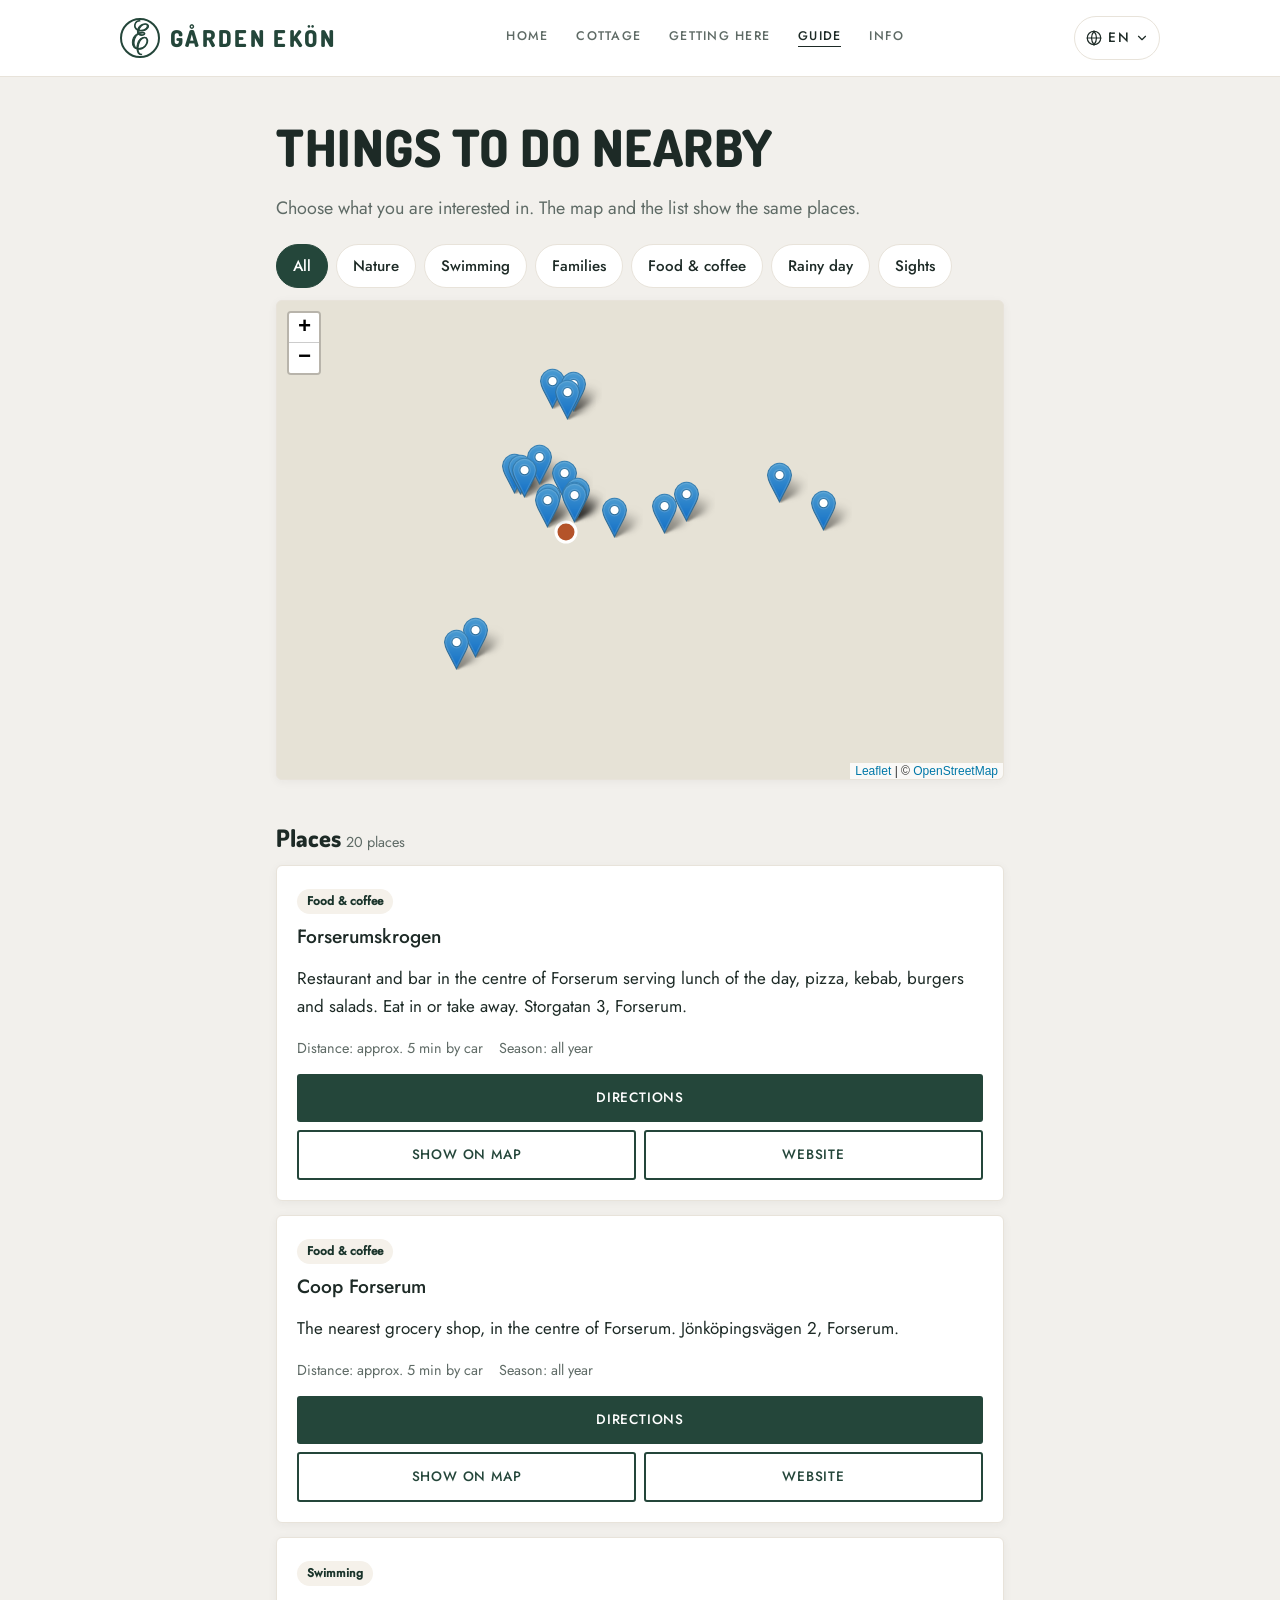
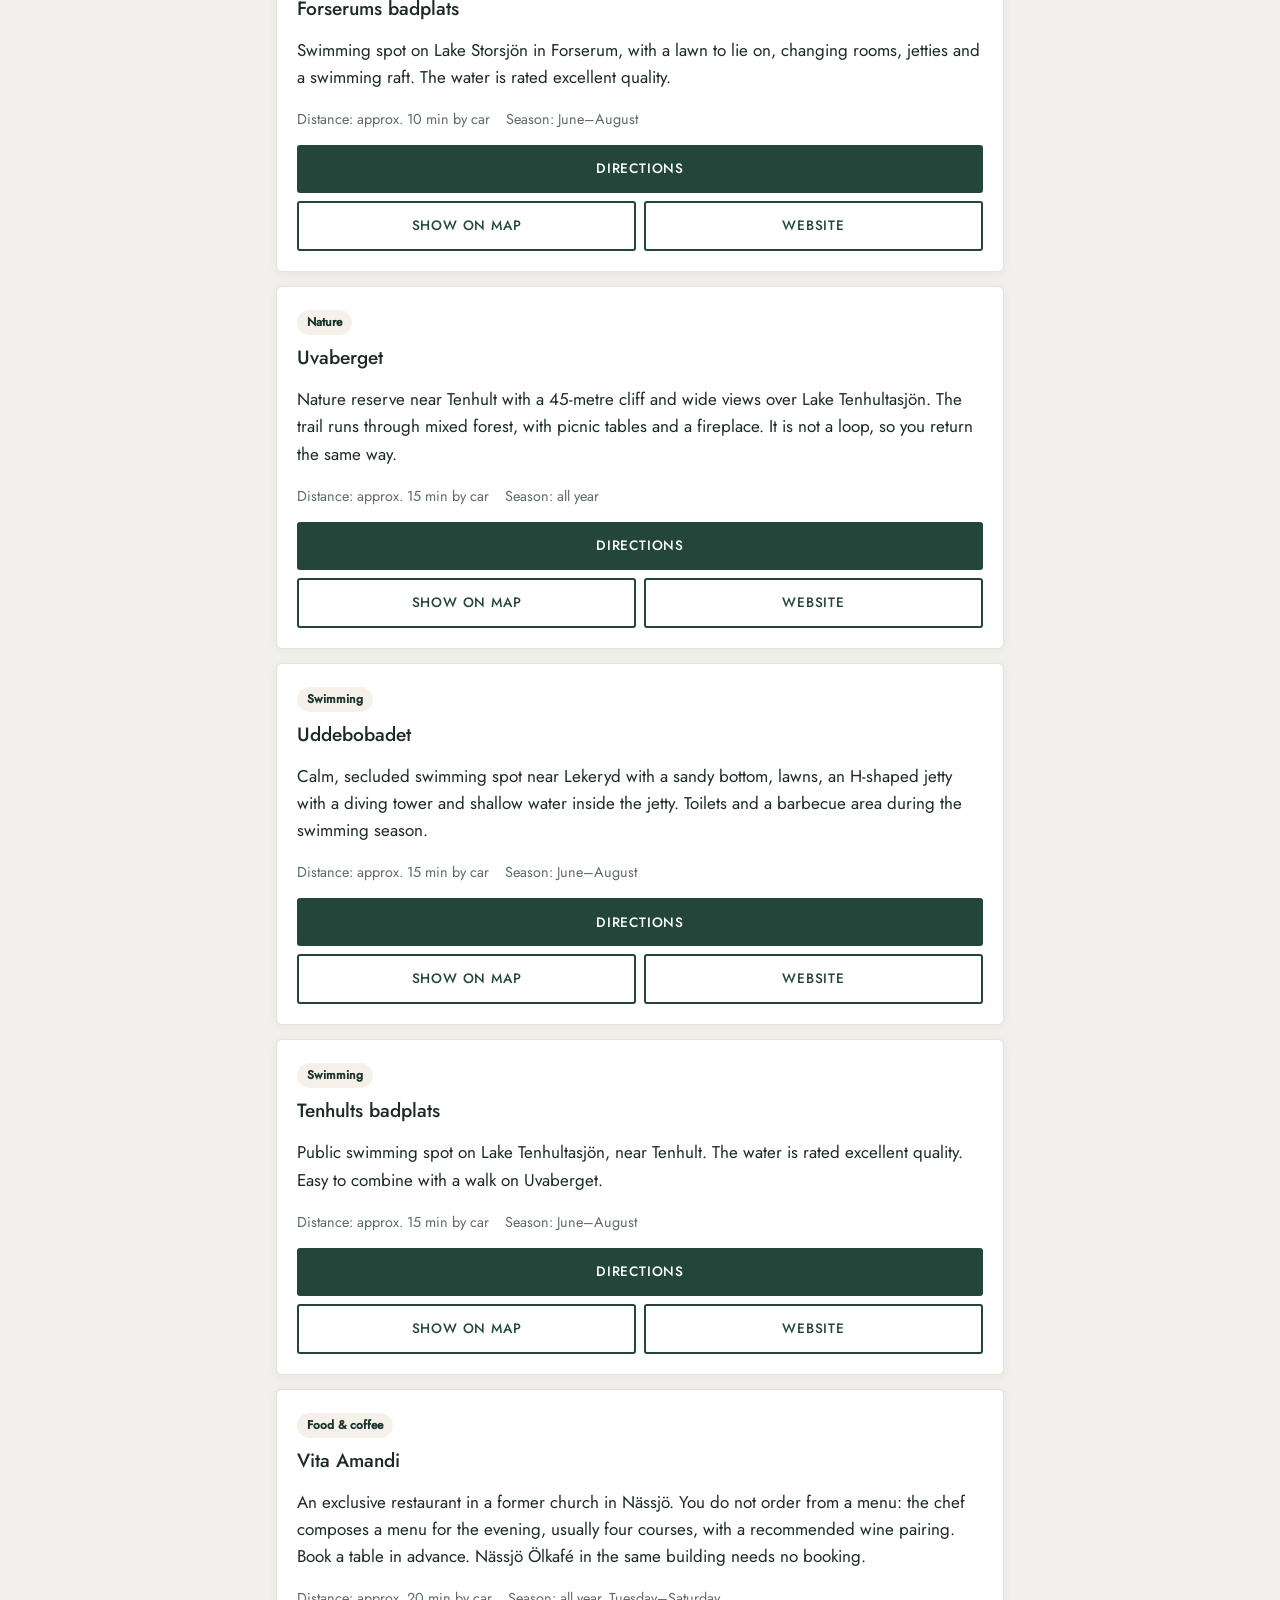
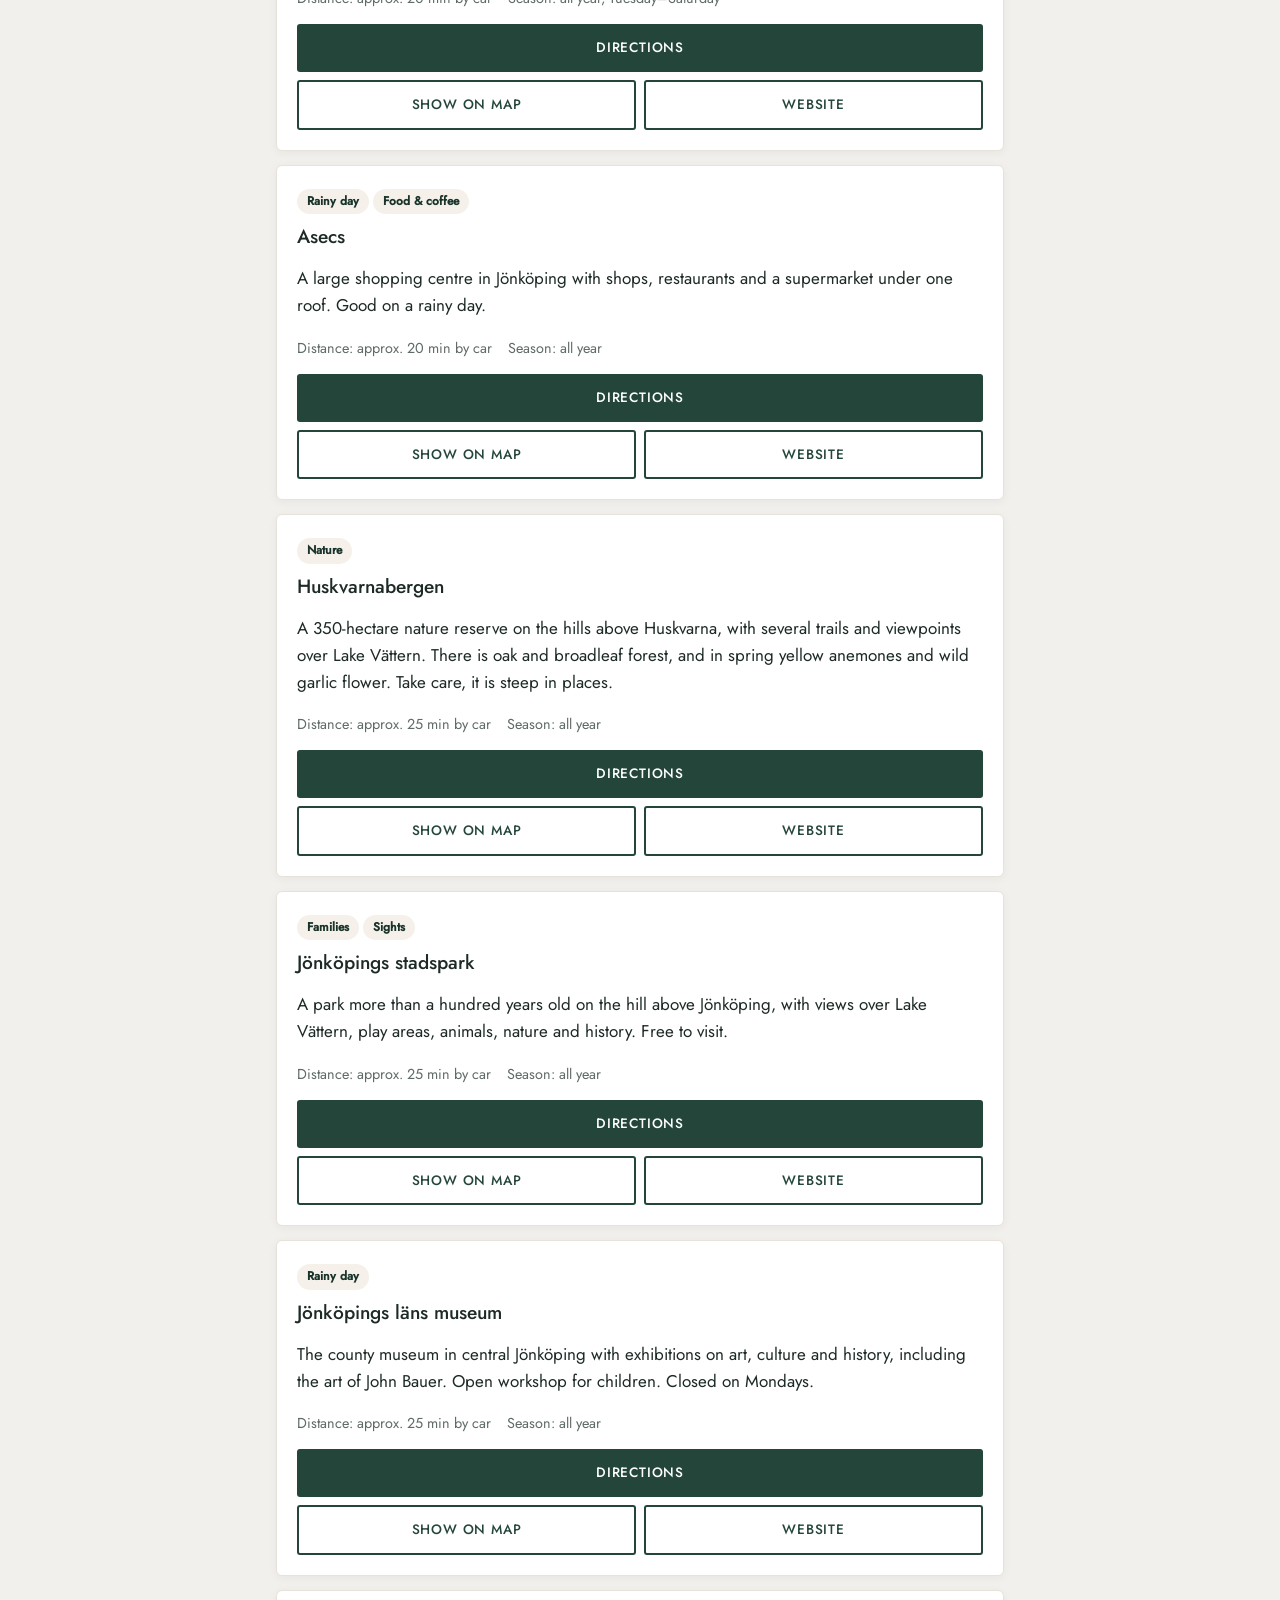
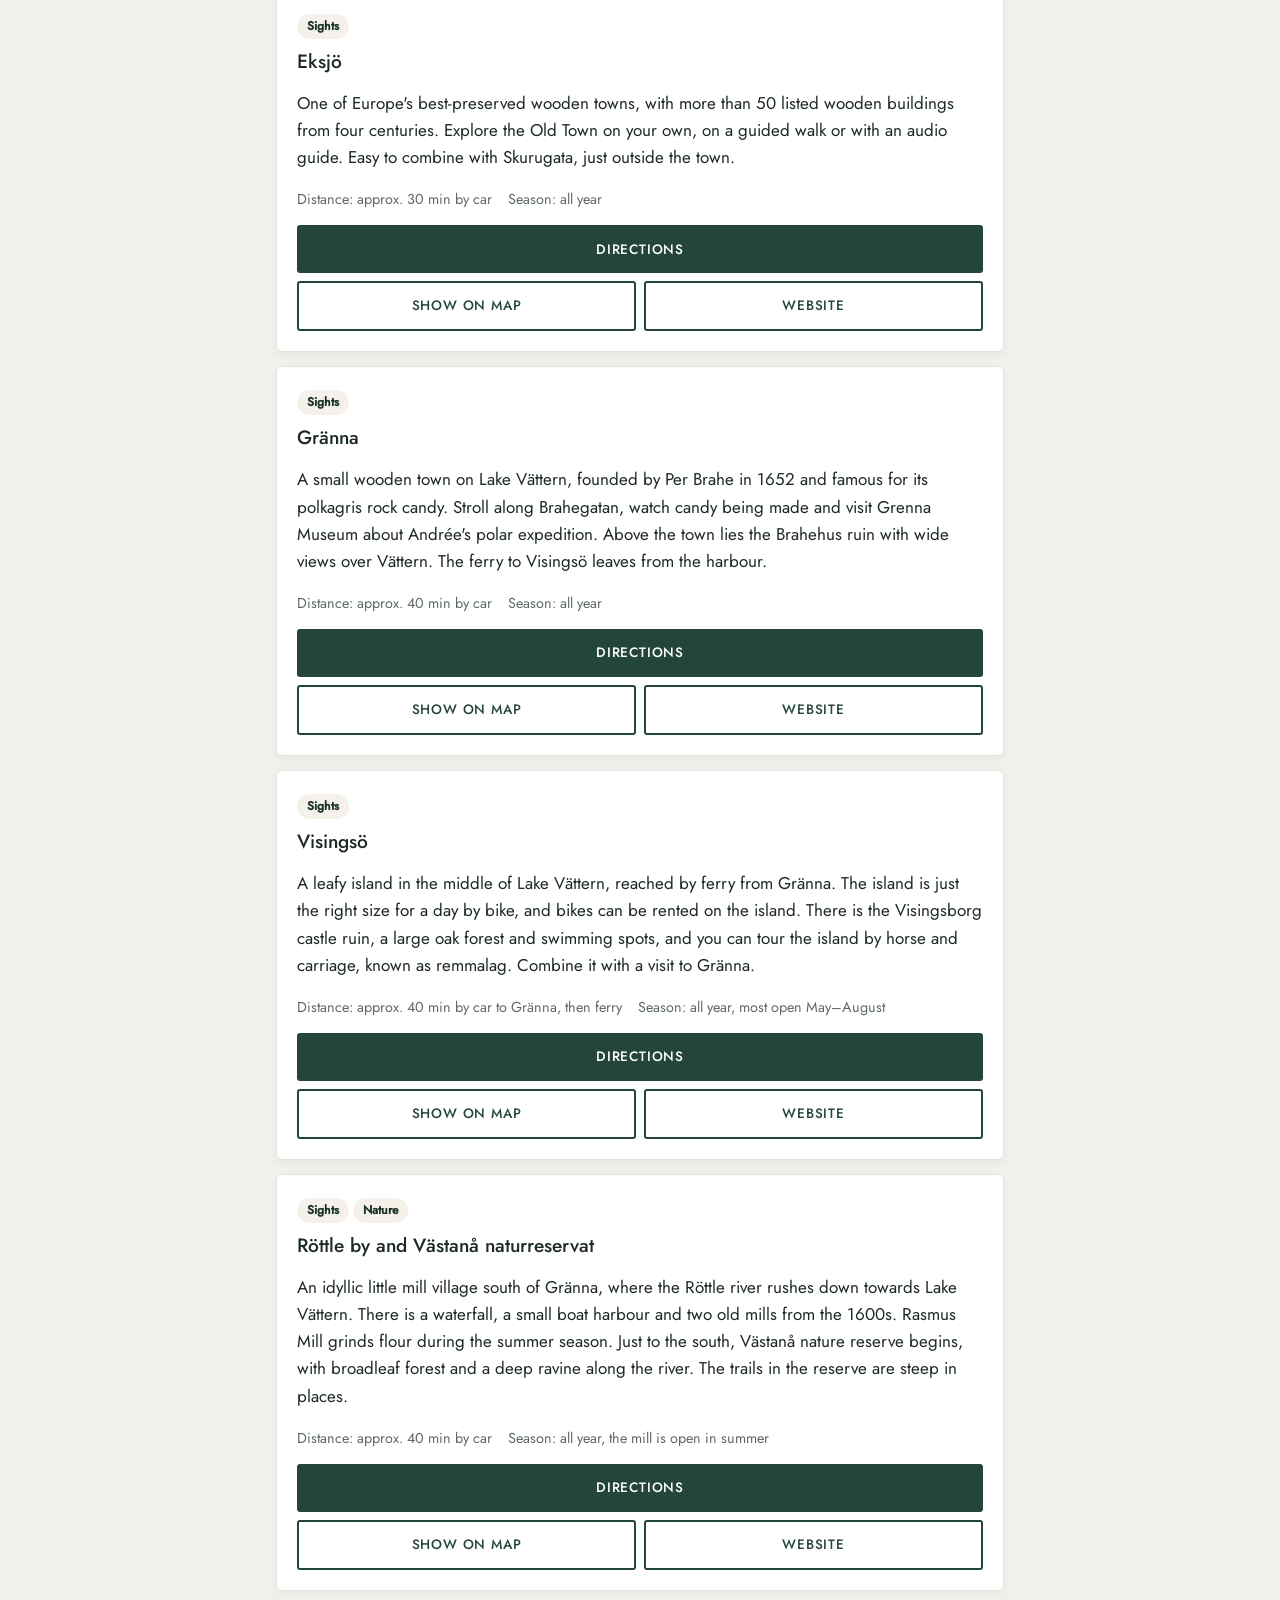
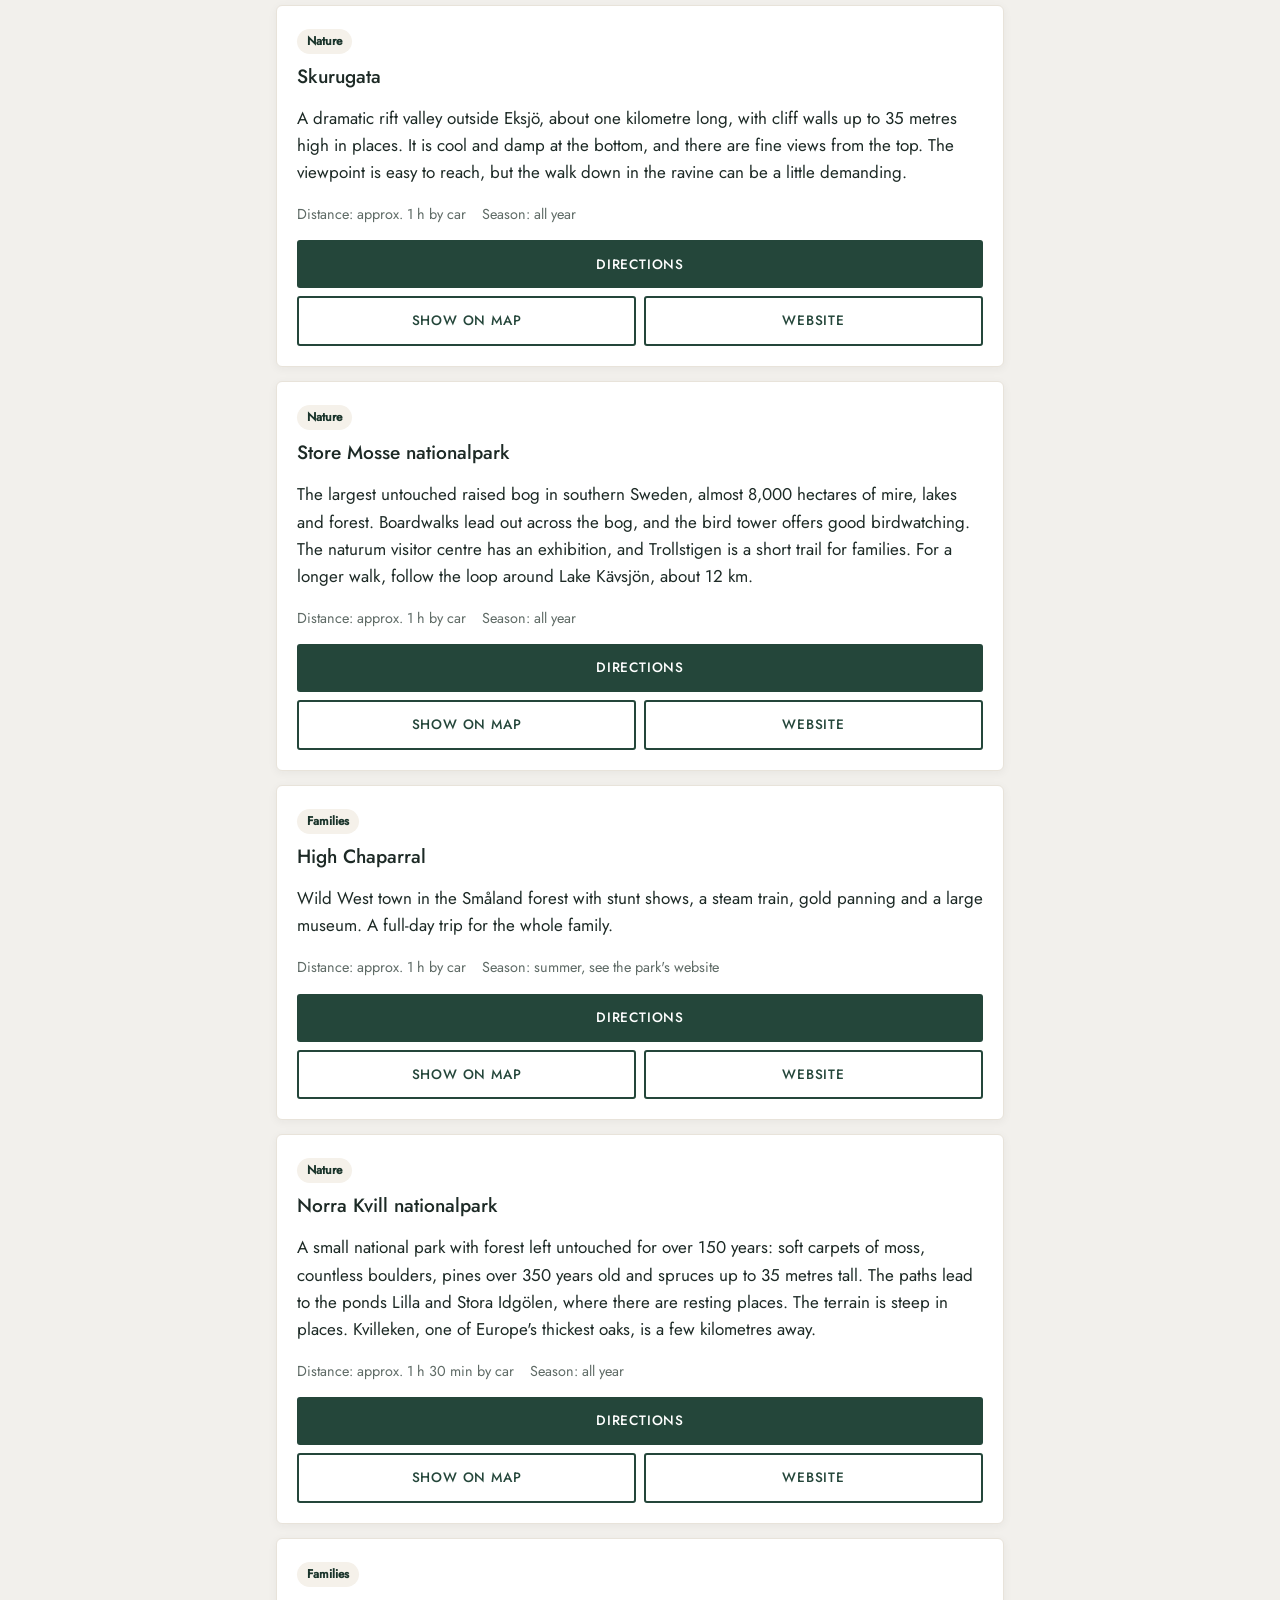
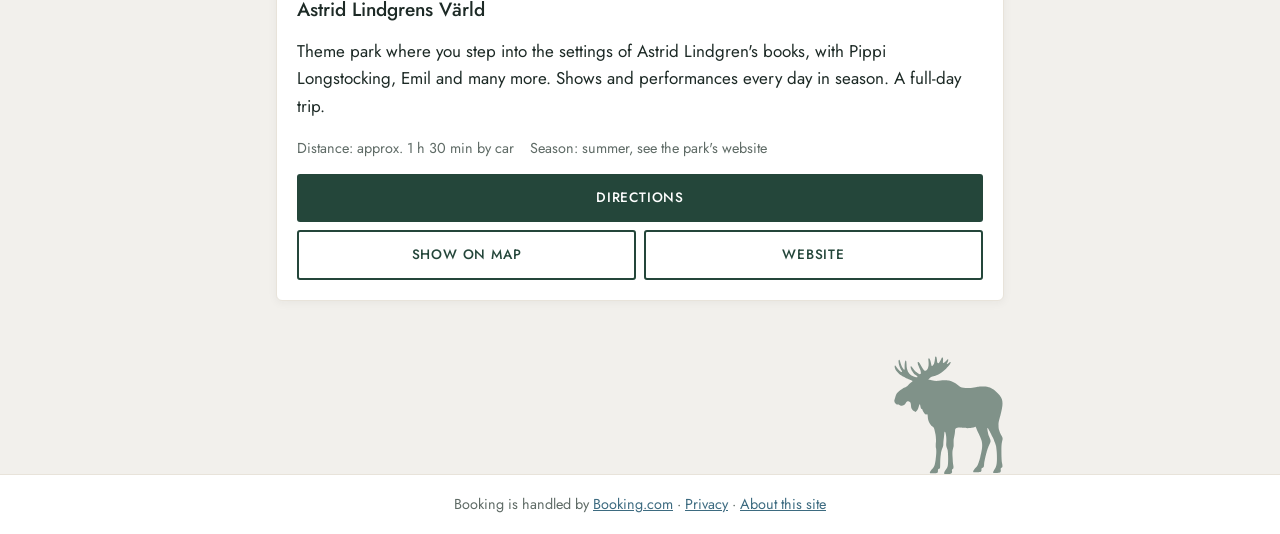
==== commit 2635477c: "Ny sida "Om sajten" med länk i sidfoten Sidan berättar att sajten är byggd med Claude och hur det gå" ====
--- a/guide.html
+++ b/guide.html
@@ -74,7 +74,7 @@
   <div class="djur" aria-hidden="true"><svg viewBox="0 0 247 265" width="111" height="119" fill="currentColor" fill-rule="evenodd" focusable="false"><g transform="matrix(-1 0 0 1 247 0)"><path d="M119.1 264.5C116.2 263.7 115 261.5 115.7 258.3C116.3 255.4 116.1 254.7 114.2 253.7C112.5 252.9 112 250.7 112.6 247.2C113.5 241.9 113.8 239.9 114 235.2C114.1 232.6 114.4 228.7 114.5 226.8C115.1 218.1 114.8 212.3 113.5 208.5C111.9 203.6 112 204.2 112.1 195.8C112.1 188.5 112.1 188 111.5 185.5C109.7 177.1 109.3 174.8 109 169.8C108.7 165.1 108.5 164.6 105.8 162.7C103.3 161 102.6 160.9 97.6 161.6C88.9 162.7 87.3 162.9 81.4 162.9C75.8 162.9 75.1 162.8 72.2 162.2C68.7 161.4 66.3 160.8 64.9 160.2C63.4 159.5 63.1 159.6 62.6 160.8C62 162 60.7 165.2 60.1 166.9C59.9 167.4 59.4 168.5 59.1 169.2C57.3 173 56.4 175.1 55.4 177C54.8 178.2 54 179.9 53.6 180.8C53.3 181.6 52.5 183.4 52 184.6C49.6 190.3 49.1 192.3 48.7 197.1C48.1 205.2 48.9 211.2 53 228.4C55 237 58 245.1 60.1 247.8C60.6 248.5 62 250.1 63.1 251.2C65.2 253.4 67.5 256.6 68.4 258.7C68.8 259.8 68.8 259.8 68.3 260.3C67.7 260.9 67.6 260.9 61.3 260.9C53.2 260.9 51.9 260.6 50.7 258.8C50 257.7 50 257.5 50.1 255.5C50.2 254 50.1 253.3 49.9 252.8C49.6 252.1 47.7 251 47 251C46.8 251 46.3 250.6 45.8 250.2C44.9 249.2 44.6 248 44.2 243.2C44.1 241.3 43.8 238.8 43.6 237.9C43.4 236.9 43.1 235.3 42.9 234.2C42.7 233.2 42.3 231.3 42 230C41.7 228.7 41.2 226.7 41 225.6C40.7 224.5 40.4 223.1 40.2 222.5C40.1 221.9 39.7 220.6 39.5 219.6C39.3 218.7 38.8 216.9 38.5 215.8C38.2 214.6 37.8 213.3 37.6 212.8C37.4 212.3 37.1 211.6 37 211.1C36.9 210.5 36.5 209.4 36.1 208.4C34.6 204.4 34.2 203.3 34 202.7C33.9 202.4 33.4 201.3 32.9 200.2C30.8 195.7 30.2 194.4 30 193.2C29.7 191.7 29.9 189.2 30.4 188.2C30.6 187.9 30.9 187.1 31.1 186.6C31.5 185.4 33.2 181.3 33.5 180.6C34.6 178.3 37 167.3 37 164.3C37 161.1 36 161.8 33.5 166.8C33 167.6 32.3 168.9 31.9 169.6C31.2 170.8 26.9 179.3 25.3 182.8C24.9 183.6 24.2 185.2 23.7 186.2C22.6 188.5 22.3 189.3 21.9 190.9C21.7 191.6 21.3 192.7 21 193.4C17.4 202.4 17.3 202.8 16.2 214.8C15.7 220.7 15.5 229.6 15.7 235.5C16.1 244.4 17.1 248.2 19.8 252.5C21.5 255.1 24.3 260.4 24.3 261.2C24.3 262.9 24.1 262.9 17.8 262.8C7.8 262.8 6.3 261.7 7.2 255.4C7.6 252.8 7.4 252.2 5.6 251.2C3 249.9 2.7 247.5 4.4 240.1C5.6 234.8 6.1 206.2 5.2 198.9C4.7 195.7 4.6 194.8 3.5 190C2.5 185.8 2.8 184.3 5.6 179.4C8.1 175 9 173 10.5 168.1C11.9 163.6 12.1 161.9 12.1 156.5C12.1 151 12.1 150.8 10 142.2C9.7 141.1 9.3 139.4 9.1 138.5C8.9 137.7 8.6 136.8 8.5 136.5C8.3 136.2 7.8 134.1 6.5 128.5C6.2 127.3 5.8 125.7 5.6 124.9C5.4 124 5.1 122.5 4.9 121.4C4.7 120.3 4.4 118.8 4.3 118.1C2.8 110.5 2.9 104.3 4.6 98.5C6.2 92.9 10.7 87 18.6 80.5C22.7 77 29.9 72.9 33.3 72C33.9 71.8 34.9 71.6 35.5 71.4C38.9 70.4 41.3 70.1 47.9 70.1C55.1 70.1 56 70.3 66.6 72.4C77.7 74.6 90.9 74.1 96.9 71.2C99.1 70.1 99.3 70 105.8 64.8C106.6 64.1 107.8 63.2 108.2 63C108.7 62.7 109.6 62.2 110.1 61.9C111.4 61.1 115.6 59 115.9 59C116 59 116.6 58.8 117.1 58.5C117.7 58.2 118.3 58 118.6 58C118.8 58 119.6 57.8 120.4 57.5C123.5 56.5 126.6 56.1 131.5 56.2C136 56.2 137.7 56.4 145.5 57.6C149.9 58.3 155.7 57.8 161 56.1C162.2 55.7 164.1 55.4 165.4 55.3C169.1 55 169.1 54.6 165.5 51.5C162.9 49.2 161.5 48.5 159.3 47.9C155.4 46.9 154 46.5 152.8 46C152 45.7 151 45.4 150.6 45.2C150.2 45.1 149.3 44.7 148.6 44.4C147.9 44.1 146.8 43.5 146.1 43.2C141 40.9 135.2 36.6 130.2 31.6C126.6 28.1 120.4 20.8 120 19.8C119.9 19.5 119.7 19.2 119.5 19.1C119.2 18.9 118.5 16.6 118.6 16.2C119 15.2 120.9 15.6 122.3 17C123.2 17.9 126.3 20 126.7 20C127.1 20 127.3 19.2 126.9 18.5C126.4 17.6 125.9 16.7 125.6 16.2C124.5 14.9 123.6 10.2 124.3 9.5C124.9 8.9 125.4 9.3 129.1 13.1C133.4 17.4 134.6 18.2 135.6 17.3C136.1 16.8 136.1 16.7 135.8 13.6C135.2 7.4 135.7 5.4 137.6 5.8C138.1 6 138.5 6.5 139.7 8.9C142.4 14.6 144.7 18 146.1 18.4C147.8 18.8 148.9 16.7 149.1 12.4C149.4 6.3 150.7 2.7 152.2 3.2C153.1 3.5 153.4 4.6 153.7 8.8C154.2 14 155.4 19 156.8 21.4C159.4 26 161.3 25.7 162 20.5C163.1 12.8 165.2 7 167 7C168.3 7 168.7 8.2 168.3 11.2C167 21.8 168 28.9 171.4 32.7C173.2 34.7 174.2 35.2 176.6 35C178.2 35 180.8 31.3 184.6 24.2C186.4 20.7 189.3 16.2 190.2 15.8C190.7 15.4 190.8 15.4 191.4 15.8C192.1 16.1 192.1 16.3 192.1 17.6C192 18.8 191.3 21.7 190.5 23.4C190.1 24.3 188.9 27.2 187.5 30.8C187.2 31.5 186.8 32.5 186.6 32.9C185.8 34.4 185 37.6 185 39.3C185 41.1 185.4 42 186.7 42.5C187.8 42.9 188.3 42.8 191 41.1C196 38.1 199.6 34.6 202.9 29.6C205.5 25.8 206.2 25 206.9 25C208.2 25 208.3 26.1 207.4 29.7C206.5 33 204.8 36.1 201.6 40C200.1 41.8 200.3 41.7 195.8 45.3C192.3 48.2 191.9 48.8 193.1 49.3C194.3 49.8 198.5 49.1 201.2 47.9C209.9 44.2 213.9 39.5 215.8 31.1C216.6 27.5 216.8 25.5 217 20.3C217.2 15.4 217.4 14.2 217.8 13.3C219.6 9.1 221.5 17.4 221.2 27.8C221 32 221.2 33 222 33C222.6 33 223.2 32.3 225.1 29.3C227.7 25.3 228.7 22.8 231.6 13.2C232.5 10.3 233.4 9.8 234.4 11.6C235.3 13.2 234.5 19.6 232.7 24.8C231.8 27.5 229.4 32.5 228 34.6C226.2 37.3 226.8 38.3 229.6 37.2C231.7 36.4 235.3 32.8 238.8 27.8C241.8 23.6 242.3 23.1 243 24C244.2 25.4 242.6 31 239.8 35.1C238.5 37.1 234.3 41.4 232.6 42.7C231.3 43.6 227.1 46.4 225.9 47.2C224.7 47.9 212.2 54 211.8 54C211.7 54 211.2 54.2 210.7 54.5C210.1 54.7 208.9 55.3 208 55.6C205 56.9 204.2 57.3 203.9 57.9C203.6 58.7 203.9 59 207 61.1C209.4 62.8 211.5 64.7 213.5 67.2C215.4 69.4 217.2 70.7 222.5 73.2C223.9 73.9 225.5 74.7 225.9 75C226.3 75.3 227.1 75.7 227.6 76.1C229.2 77 229.3 77 231.8 78.9C237.8 83.5 240.1 86.6 241.4 91.8C242 94.4 242.9 97.3 243.9 100C244.9 102.9 242.9 107.5 239.6 109.4C238.5 110 238.2 110.1 236.3 110.1C235.2 110 234.2 110.1 234.1 110.3C233.9 110.6 232.1 111.8 230.9 112.3C226.6 114.3 221.2 111.9 218.6 106.9C217.6 105.1 216.9 104.4 215.7 103.7C214.6 103.2 212.6 103.1 211.9 103.6C211.6 103.8 211.2 104 211 104C210.8 104 210.1 104.4 209.4 104.9C207.9 106.1 207.4 107.8 207 112.9C206.7 116.9 206.3 118.4 204.8 120.8C203.6 122.7 202.3 123.9 200.9 124.6C199.6 125.2 199.1 125.4 197.8 126.2L196.7 126.8L195.8 126C193.3 123.5 191.3 119.9 190 115.6C189.1 112.5 188 109.8 187.6 109.7C187.1 109.4 186.8 110 186.4 112.4C185.2 118.7 184.5 120.4 182.9 120.1C182.5 120 182.2 120.1 182.2 120.3C182.2 120.5 182 121.2 181.6 121.9C181.3 122.6 181 123.3 181 123.4C181 124 179.6 126.4 178.3 127.9C177.7 128.8 176.8 130 176.4 130.6C175.8 131.5 175.6 131.7 175 131.8C174.5 131.8 174.2 132 173.9 132.4C173.3 133.3 172.4 133.2 172.2 132.2C172 131.3 171.4 131.3 170.6 132.4C170 133.2 169.9 133.5 169.7 136.3C169.3 143.1 168.6 145.9 166.1 150.9C164.7 153.7 161.9 157.3 160 158.9C157.6 160.7 156 162.3 156 162.6C156 162.7 155.8 163.2 155.6 163.6C155.1 164.5 154.6 166.7 153.5 172C153.2 173.3 152.8 175.1 152.6 176C151.5 180.9 151 190.1 151.5 194.4C152.1 198.2 152 205.3 151.4 206.9C150.5 209.4 150.4 217.5 151.3 225C151.4 226.3 151.7 228.8 151.9 230.5C152.5 236.5 153.5 242.2 154.6 245.5C155.4 248.2 156.4 249.9 158.3 252C160.7 254.4 161.6 255.6 163.4 258.4C165.5 261.6 165.7 263 164.1 263.4C162.9 263.7 153.8 263.6 151.4 263.3C148.7 262.9 148.8 262.9 147.8 261.7C147 260.7 147 260.6 147 258C147 254.8 146.9 254.7 144.6 253.5C142 252.2 142.1 252.7 142 241.4C141.9 234.7 141.7 230.6 141.4 228.2C141.2 226.4 140.8 222.9 140.5 220.5C139.8 215.1 139 212 137.1 207.2C135.2 202.5 135.2 202.7 135 197.4C134.9 194.6 134.6 191 134.4 189.4C134.2 187.7 133.9 185.4 133.8 184.1C133.6 182.9 133.4 180.9 133.3 179.6C133.1 178.4 132.9 176.2 132.9 174.7C132.7 171.5 132 170 131.3 170.9C131 171.2 130.7 172 130.4 172.8C128.4 179.6 127.9 186 128.5 195.8C128.9 201.3 128.8 202.1 126 210C125.2 212.3 125 213.1 124.6 220.2C124.1 228.8 124.2 240.1 124.9 245.2C125.3 248.8 126.2 251.3 127.7 253C128.8 254.3 132 259.3 132.8 260.9C133.7 262.9 133.8 263.9 133 264.5C132.2 265.2 121.7 265.2 119.1 264.5Z"/></g></svg></div>
 
   <footer class="sidfot">
-    <p><span data-t="sidfot.boka">Bokning sker via</span> <a href="https://www.booking.com/hotel/se/ekon-2.sv.html" target="_blank" rel="noopener">Booking.com</a> · <a href="integritet.html" data-t="sidfot.integritet">Integritet</a></p>
+    <p><span data-t="sidfot.boka">Bokning sker via</span> <a href="https://www.booking.com/hotel/se/ekon-2.sv.html" target="_blank" rel="noopener">Booking.com</a> · <a href="integritet.html" data-t="sidfot.integritet">Integritet</a> · <a href="om-sajten.html" data-t="sidfot.om">Om sajten</a></p>
   </footer>
 </body>
 </html>
--- a/css/style.css
+++ b/css/style.css
@@ -484,6 +484,17 @@
 .startsida .logga,
 .startsida .sprakknapp { color: #fff; border-color: rgba(255, 255, 255, 0.6); }
 
+/* Startsidan: fotot ligger överst i main och går kant i kant. Resten av
+   innehållet får samma bredd som main har på andra sidor. */
+.startsida main { max-width: none; padding: 0; animation: none; }
+.startsida-innehall {
+  width: 100%;
+  max-width: 760px;
+  margin: 0 auto;
+  padding: 24px 16px 32px;
+  animation: tona-in 0.3s ease;
+}
+
 .hjalte {
   display: flex;
   flex-direction: column;
@@ -806,6 +817,10 @@
 }
 .sidfot p { max-width: 760px; margin: 0 auto; padding: 18px 16px; }
 
+/* Länklista (sidan Om sajten): varje länk minst 44 px hög klickyta */
+.lanklista { padding-left: 1.2em; }
+.lanklista a { display: inline-block; padding: 10px 0; }
+
 /* "Hoppa till innehållet": syns bara när man använder tangentbord */
 .hoppa {
   position: absolute;
@@ -844,7 +859,7 @@
 .hjalte :focus-visible { outline-color: #fff; }
 
 @media (prefers-reduced-motion: reduce) {
-  main { animation: none; }
+  main, .startsida-innehall { animation: none; }
   * { transition: none !important; }
 }
 
@@ -881,6 +896,8 @@
   .startsida .huvudmeny a[aria-current="page"] { color: #fff; }
 
   main { padding-top: 40px; }
+  .startsida main { padding-top: 0; }
+  .startsida-innehall { padding-top: 40px; }
   .hjalte {
     padding: 120px max(40px, calc((100% - 1040px) / 2)) 72px;
     background-image:
